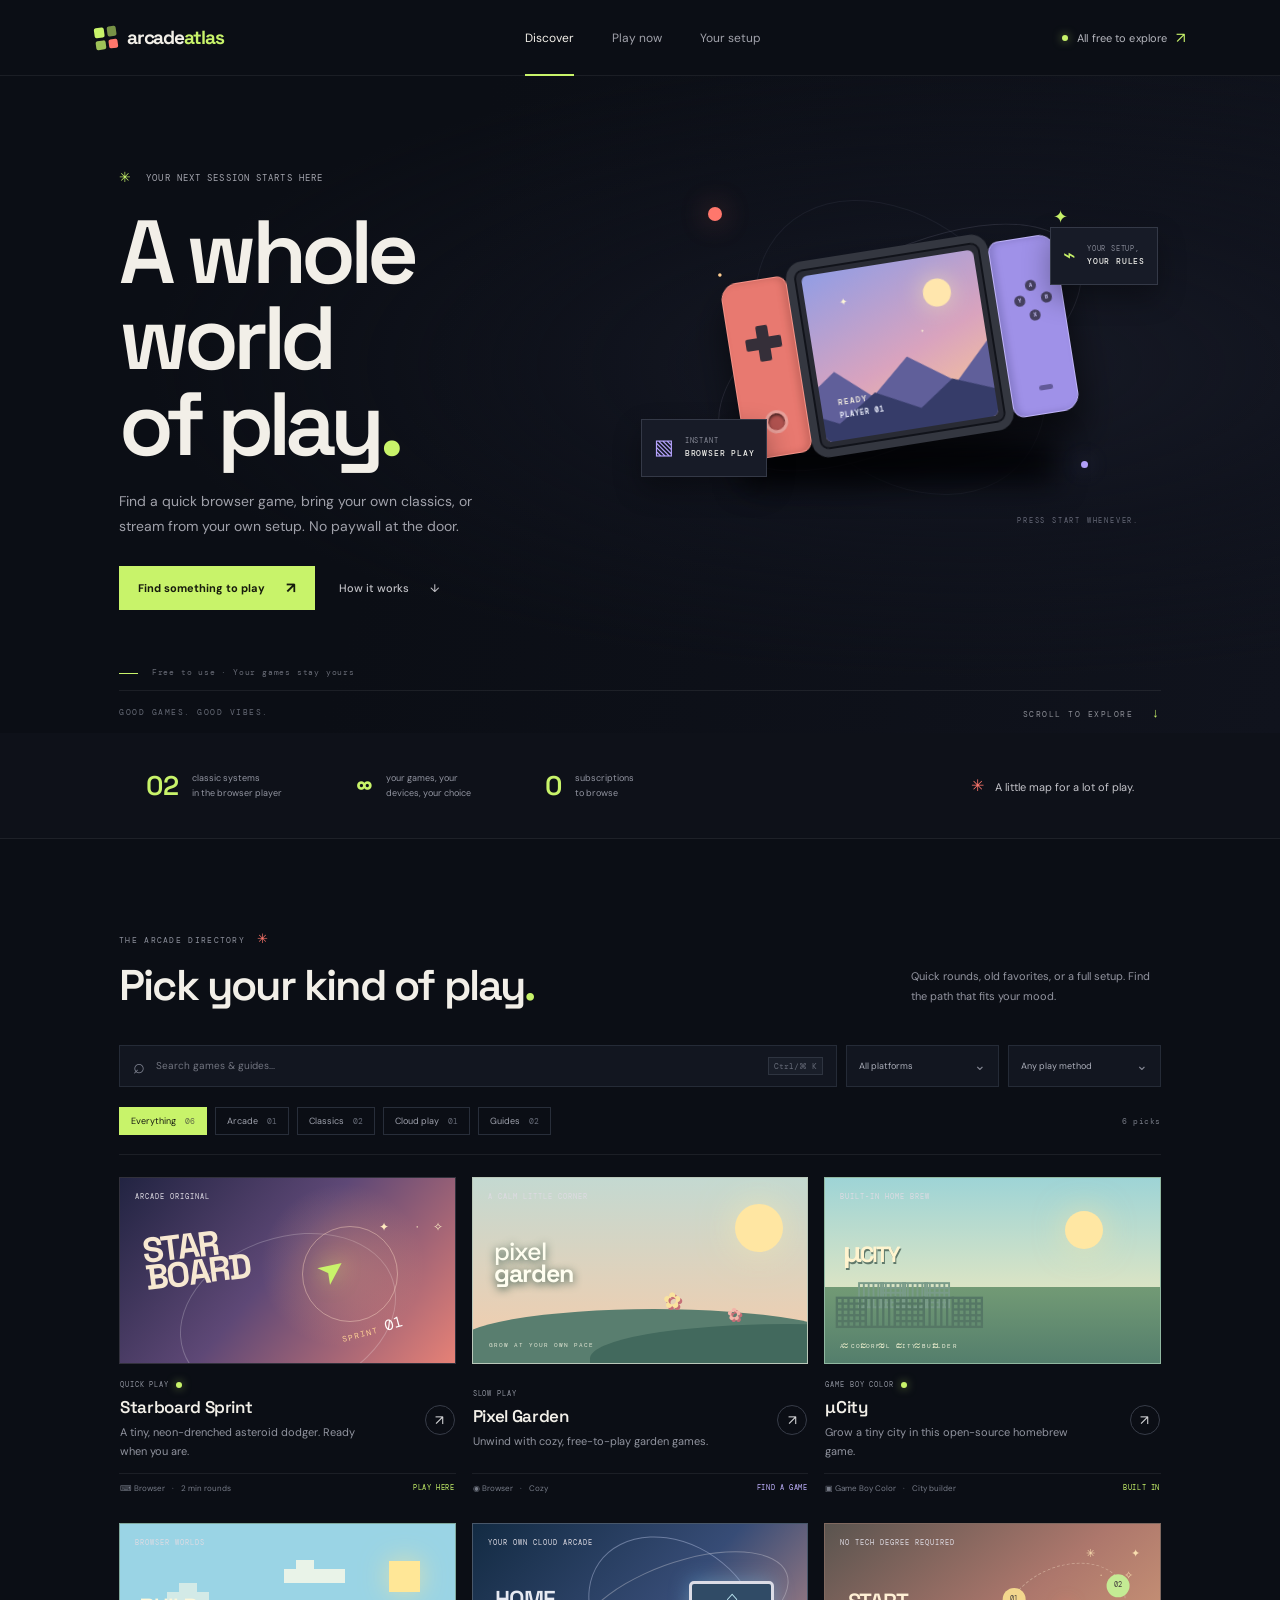
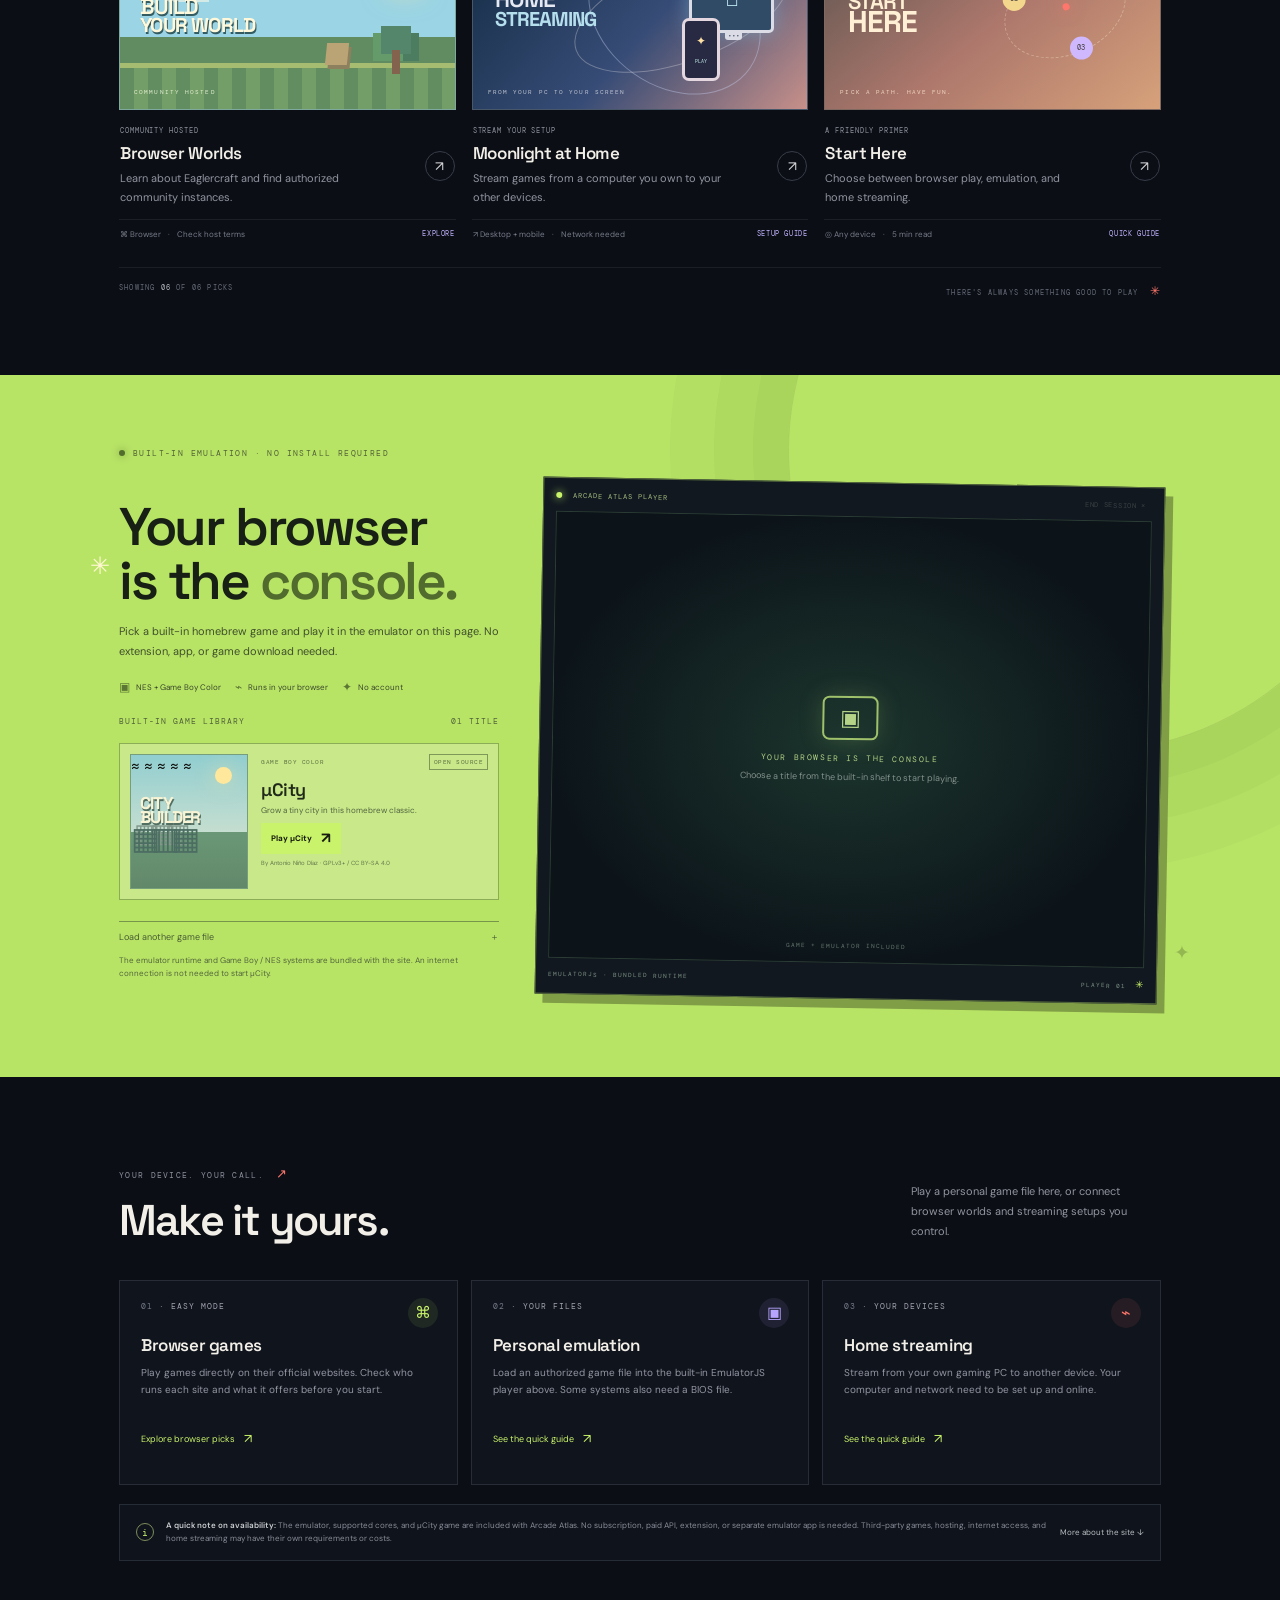
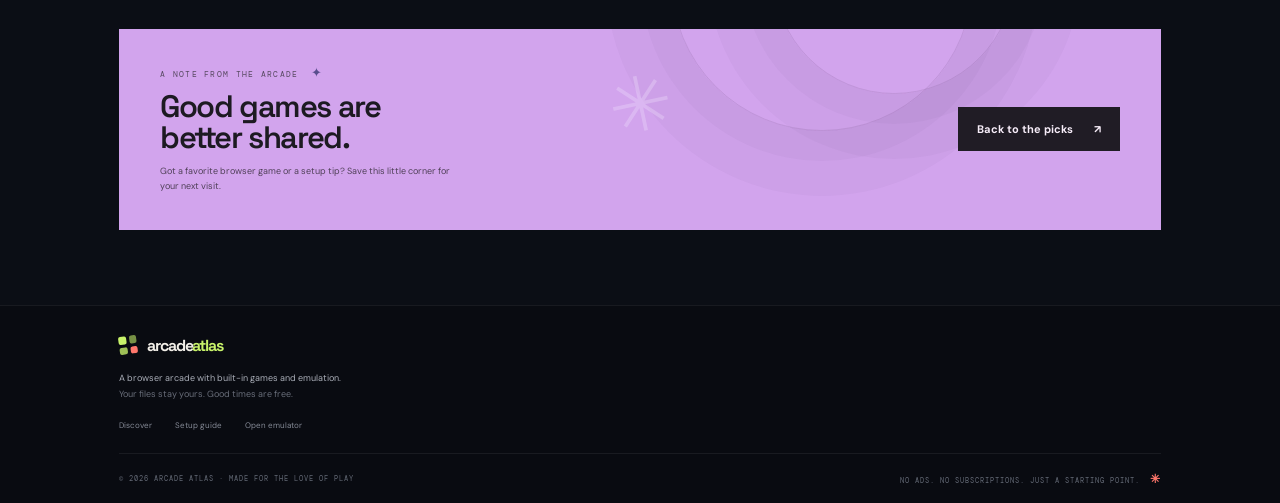
==== index.html @ 17f81e41 "Add files via upload" ====
<!doctype html>
<html lang="en">
  <head>
    <meta charset="UTF-8" />
    <meta name="viewport" content="width=device-width, initial-scale=1.0" />
    <meta name="theme-color" content="#0b0e15" />
    <meta name="description" content="Arcade Atlas is a free, friendly guide to browser games, personal emulation, and streaming from your own devices." />
    <title>Arcade Atlas — play your way</title>
    <link rel="preconnect" href="https://fonts.googleapis.com" />
    <link rel="preconnect" href="https://fonts.gstatic.com" crossorigin />
    <link href="https://fonts.googleapis.com/css2?family=DM+Mono:wght@400;500&family=DM+Sans:wght@400;500;600;700;800&family=Space+Grotesk:wght@500;600;700&display=swap" rel="stylesheet" />
    <link rel="stylesheet" href="styles.css" />
    <link rel="stylesheet" href="details.css" />
  </head>
  <body>
    <div class="app-shell">
      <header class="topbar">
        <a class="brand" href="#home" aria-label="Arcade Atlas home">
          <span class="brand-mark" aria-hidden="true"><span></span><span></span><span></span><span></span></span>
          <span>arcade<span class="brand-accent">atlas</span></span>
        </a>
        <nav class="main-nav" aria-label="Main navigation">
          <a class="nav-link active" href="#discover">Discover</a>
          <a class="nav-link" href="#play">Play now</a>
          <a class="nav-link" href="#your-setup">Your setup</a>
        </nav>
        <a class="topbar-cta" href="#play"><span class="status-dot"></span> All free to explore <span aria-hidden="true">↗</span></a>
        <button class="mobile-menu" type="button" aria-label="Open navigation" aria-expanded="false"><span></span><span></span></button>
      </header>

      <main id="home">
        <section class="hero" aria-labelledby="hero-title">
          <div class="hero-copy">
            <div class="eyebrow"><span class="eyebrow-spark">✳</span> YOUR NEXT SESSION STARTS HERE</div>
            <h1 id="hero-title">A whole world<br />of play<span class="hero-period">.</span></h1>
            <p class="hero-text">Find a quick browser game, bring your own classics, or stream from your own setup. No paywall at the door.</p>
            <div class="hero-actions">
              <a class="button button-primary" href="#play">Find something to play <span aria-hidden="true">↗</span></a>
              <a class="button button-quiet" href="#your-setup">How it works <span aria-hidden="true">↓</span></a>
            </div>
            <div class="hero-footnote"><span class="footnote-line"></span> Free to use · Your games stay yours</div>
          </div>
          <div class="hero-art" aria-label="Illustration of a handheld game console floating among stars" role="img">
            <div class="orbit orbit-one"></div><div class="orbit orbit-two"></div>
            <div class="spark spark-a">✦</div><div class="spark spark-b">·</div><div class="spark spark-c">✳</div>
            <div class="planet planet-coral"></div><div class="planet planet-lilac"></div>
            <div class="console-shadow"></div>
            <div class="console">
              <div class="console-wing left-wing"><div class="dpad"><i></i><b></b><em></em><strong></strong></div><div class="stick"></div></div>
              <div class="console-screen"><div class="screen-sky"><span class="screen-star star-one">✦</span><span class="screen-star star-two">·</span><div class="pixel-moon"></div><div class="screen-hills"></div><div class="screen-hills hill-back"></div><div class="screen-label">READY<br /><b>PLAYER 01</b></div></div></div>
              <div class="console-wing right-wing"><div class="buttons"><i>A</i><b>B</b><em>X</em><strong>Y</strong></div><div class="tiny-button"></div></div>
            </div>
            <div class="float-card float-card-top"><span class="float-icon">⌁</span><span>YOUR SETUP,<br /><b>YOUR RULES</b></span></div>
            <div class="float-card float-card-bottom"><span class="float-icon purple">▧</span><span>INSTANT<br /><b>BROWSER PLAY</b></span></div>
            <div class="art-caption">PRESS START WHENEVER.</div>
          </div>
          <div class="hero-bottom"><span>GOOD GAMES. GOOD VIBES.</span><span class="hero-scroll">SCROLL TO EXPLORE <i>↓</i></span></div>
        </section>

        <section class="stats-strip" aria-label="What Arcade Atlas offers">
          <div><strong>02</strong><span>classic systems<br />in the browser player</span></div>
          <div><strong>∞</strong><span>your games, your<br />devices, your choice</span></div>
          <div><strong>0</strong><span>subscriptions<br />to browse</span></div>
          <div class="strip-note"><span class="strip-star">✳</span> A little map for a lot of play.</div>
        </section>

        <section class="discover section-wrap" id="discover" aria-labelledby="discover-title">
          <div class="section-heading">
            <div><div class="section-kicker">THE ARCADE DIRECTORY <span>✳</span></div><h2 id="discover-title">Pick your kind of play<span class="hero-period">.</span></h2></div>
            <p>Quick rounds, old favorites, or a full setup. Find the path that fits your mood.</p>
          </div>
          <div class="filter-bar" role="search">
            <label class="search-box"><span aria-hidden="true">⌕</span><input id="game-search" type="search" placeholder="Search games & guides..." aria-label="Search games and guides" /><kbd>Ctrl/⌘ K</kbd></label>
            <label class="select-wrap"><span class="sr-only">Filter by platform</span><select id="platform-filter"><option value="all">All platforms</option><option value="browser">Browser</option><option value="desktop">Desktop</option><option value="mobile">Mobile</option></select><span class="select-arrow">⌄</span></label>
            <label class="select-wrap"><span class="sr-only">Filter by play method</span><select id="method-filter"><option value="all">Any play method</option><option value="instant">Instant play</option><option value="bring">Bring your own</option><option value="stream">Stream your setup</option></select><span class="select-arrow">⌄</span></label>
          </div>
          <div class="category-row" role="group" aria-label="Filter by category">
            <button class="category-chip selected" data-category="all" type="button" aria-pressed="true">Everything <span>06</span></button>
            <button class="category-chip" data-category="arcade" type="button" aria-pressed="false">Arcade <span>01</span></button>
            <button class="category-chip" data-category="classics" type="button" aria-pressed="false">Classics <span>02</span></button>
            <button class="category-chip" data-category="cloud" type="button" aria-pressed="false">Cloud play <span>01</span></button>
            <button class="category-chip" data-category="guides" type="button" aria-pressed="false">Guides <span>02</span></button>
            <span class="results-count" id="results-count" aria-live="polite">6 picks</span>
          </div>
          <div class="game-grid" id="game-grid">
            <article class="game-card featured-card" data-title="starboard sprint" data-category="arcade" data-platform="browser" data-method="instant" data-id="starboard">
              <button class="card-art art-starboard" type="button" aria-label="Play Starboard Sprint"><span class="card-label">ARCADE ORIGINAL</span><span class="art-orbit-small"></span><span class="starship">➤</span><span class="art-word">STAR<br />BOARD</span><span class="art-ribbon">SPRINT<span>01</span></span><span class="art-stars">✦　　 ·　 ✧</span></button>
              <div class="card-info"><div><div class="card-kicker">QUICK PLAY <span class="live-dot"></span></div><h3>Starboard Sprint</h3><p>A tiny, neon-drenched asteroid dodger. Ready when you are.</p></div><button class="round-arrow launch-card" type="button" aria-label="Play Starboard Sprint">↗</button></div>
              <div class="card-meta"><span>⌨ Browser</span><span>·</span><span>2 min rounds</span><span class="meta-spacer"></span><span class="meta-tag tag-play">PLAY HERE</span></div>
            </article>
            <article class="game-card" data-title="pixel garden cozy browser picks" data-category="guides" data-platform="browser" data-method="bring" data-id="garden">
              <button class="card-art art-garden" type="button" aria-label="View Pixel Garden guide"><span class="card-label">A CALM LITTLE CORNER</span><div class="garden-sun"></div><div class="garden-hill hill1"></div><div class="garden-hill hill2"></div><div class="pixel-flower f1">✿</div><div class="pixel-flower f2">✿</div><span class="garden-word">pixel<br /><b>garden</b></span><span class="garden-caption">GROW AT YOUR OWN PACE</span></button>
              <div class="card-info"><div><div class="card-kicker">SLOW PLAY</div><h3>Pixel Garden</h3><p>Unwind with cozy, free-to-play garden games.</p></div><button class="round-arrow guide-card" type="button" aria-label="Open Pixel Garden guide">↗</button></div>
              <div class="card-meta"><span>◉ Browser</span><span>·</span><span>Cozy</span><span class="meta-spacer"></span><span class="meta-tag tag-guide">FIND A GAME</span></div>
            </article>
            <article class="game-card" data-title="ucity micro city game boy color" data-category="classics" data-platform="browser" data-method="instant" data-id="ucity">
              <button class="card-art art-ucity" type="button" aria-label="Play µCity in the built-in emulator"><span class="card-label">BUILT-IN HOME BREW</span><div class="ucity-sun"></div><div class="ucity-skyline skyline-one">▥ ▦ ▥ ▦</div><div class="ucity-skyline skyline-two">▦ ▥ ▦ ▥ ▦</div><span class="ucity-water">≈ ≈ ≈ ≈ ≈ ≈</span><span class="ucity-word">µ<span>CITY</span></span><span class="retro-note">A COLORFUL CITY BUILDER</span></button>
              <div class="card-info"><div><div class="card-kicker">GAME BOY COLOR <span class="live-dot"></span></div><h3>µCity</h3><p>Grow a tiny city in this open-source homebrew game.</p></div><button class="round-arrow guide-card" type="button" aria-label="Play µCity in the built-in emulator">↗</button></div>
              <div class="card-meta"><span>▣ Game Boy Color</span><span>·</span><span>City builder</span><span class="meta-spacer"></span><span class="meta-tag tag-play">BUILT IN</span></div>
            </article>
            <article class="game-card" data-title="eaglercraft browser worlds" data-category="classics" data-platform="browser" data-method="bring" data-id="eaglercraft">
              <button class="card-art art-blocks" type="button" aria-label="View browser worlds information"><span class="card-label">BROWSER WORLDS</span><div class="block-sun"></div><div class="block-cloud cloud-a"></div><div class="block-cloud cloud-b"></div><div class="block-land"></div><div class="block-tree"><i></i><b></b></div><div class="block-cube"></div><span class="block-word">BUILD<br /><b>YOUR WORLD</b></span><span class="block-version">COMMUNITY HOSTED</span></button>
              <div class="card-info"><div><div class="card-kicker">COMMUNITY HOSTED</div><h3>Browser Worlds</h3><p>Learn about Eaglercraft and find authorized community instances.</p></div><button class="round-arrow guide-card" type="button" aria-label="Open Browser Worlds information">↗</button></div>
              <div class="card-meta"><span>⌘ Browser</span><span>·</span><span>Check host terms</span><span class="meta-spacer"></span><span class="meta-tag tag-guide">EXPLORE</span></div>
            </article>
            <article class="game-card" data-title="moonlight at home" data-category="cloud" data-platform="desktop" data-method="stream" data-id="moonlight">
              <button class="card-art art-cloud" type="button" aria-label="View home streaming guide"><span class="card-label">YOUR OWN CLOUD ARCADE</span><div class="cloud-ring ring1"></div><div class="cloud-ring ring2"></div><div class="cloud-device"><span>⌂</span><i>•••</i></div><div class="cloud-phone"><span>✦</span><b>PLAY</b></div><span class="cloud-word">HOME<br /><b>STREAMING</b></span><span class="cloud-caption">FROM YOUR PC TO YOUR SCREEN</span></button>
              <div class="card-info"><div><div class="card-kicker">STREAM YOUR SETUP</div><h3>Moonlight at Home</h3><p>Stream games from a computer you own to your other devices.</p></div><button class="round-arrow guide-card" type="button" aria-label="Open home streaming guide">↗</button></div>
              <div class="card-meta"><span>↗ Desktop + mobile</span><span>·</span><span>Network needed</span><span class="meta-spacer"></span><span class="meta-tag tag-guide">SETUP GUIDE</span></div>
            </article>
            <article class="game-card" data-title="start here play guide" data-category="guides" data-platform="mobile" data-method="bring" data-id="start">
              <button class="card-art art-guide" type="button" aria-label="Open getting started guide"><span class="card-label">NO TECH DEGREE REQUIRED</span><div class="guide-route"><span class="route-point point-one">01</span><span class="route-point point-two">02</span><span class="route-point point-three">03</span><i></i></div><div class="guide-stars">✳　　　 ✦<br />　 ·　　✧</div><span class="guide-word">START<br /><b>HERE</b></span><span class="guide-caption">PICK A PATH. HAVE FUN.</span></button>
              <div class="card-info"><div><div class="card-kicker">A FRIENDLY PRIMER</div><h3>Start Here</h3><p>Choose between browser play, emulation, and home streaming.</p></div><button class="round-arrow guide-card" type="button" aria-label="Open getting started guide">↗</button></div>
              <div class="card-meta"><span>◎ Any device</span><span>·</span><span>5 min read</span><span class="meta-spacer"></span><span class="meta-tag tag-guide">QUICK GUIDE</span></div>
            </article>
          </div>
          <div class="empty-state" id="empty-state" hidden><span>⌕</span><h3>No picks found</h3><p>Try another name or loosen up those filters.</p><button class="button button-quiet reset-filters" type="button">Reset filters ↺</button></div>
          <div class="directory-foot"><span>SHOWING <b id="shown-number">06</b> OF 06 PICKS</span><span>THERE'S ALWAYS SOMETHING GOOD TO PLAY <i>✳</i></span></div>
        </section>

        <section class="play-section emulator-section" id="play" aria-labelledby="play-title">
          <div class="play-bg-star star-left">✳</div><div class="play-bg-star star-right">✦</div>
          <div class="play-inner">
            <div class="play-label"><span class="play-live"></span> BUILT-IN EMULATION · NO INSTALL REQUIRED</div>
            <div class="emulator-layout">
              <div class="emulator-copy"><h2 id="play-title">Your browser<br />is the <span>console.</span></h2><p>Pick a built-in homebrew game and play it in the emulator on this page. No extension, app, or game download needed.</p><div class="play-details"><span><i>▣</i> NES + Game Boy Color</span><span><i>⌁</i> Runs in your browser</span><span><i>✦</i> No account</span></div>
                <div class="emulator-controls"><div class="library-heading"><span>BUILT-IN GAME LIBRARY</span><span>01 TITLE</span></div><article class="library-game"><div class="library-art" aria-hidden="true"><span class="library-sun"></span><span class="library-skyline skyline-back">▥ ▦ ▥</span><span class="library-skyline skyline-front">▦ ▥ ▦</span><span class="library-wave">≈ ≈ ≈ ≈ ≈</span><span class="library-art-label">CITY<br />BUILDER</span></div><div class="library-game-info"><div class="library-game-meta"><span>GAME BOY COLOR</span><span class="license-pill">OPEN SOURCE</span></div><h3>µCity</h3><p>Grow a tiny city in this homebrew classic.</p><button class="button button-primary play-ucity" id="play-ucity" type="button">Play µCity <span>↗</span></button><small>By Antonio Niño Díaz · GPLv3+ / CC BY-SA 4.0</small></div></article>
                  <details class="bring-your-own"><summary>Load another game file</summary><div class="emulator-controls-inner"><label class="emulator-field">SYSTEM<select id="emulator-system"><option value="gb">Game Boy / Color</option><option value="nes">Nintendo (NES)</option></select></label><label class="rom-drop" id="rom-drop" for="rom-file"><span class="upload-icon">↑</span><span><b id="rom-filename">Choose a game file</b><small>or drag it here · stays on your device</small></span><input id="rom-file" type="file" accept=".nes,.gb,.gbc" /></label><button class="button button-primary run-emulator" id="run-emulator" type="button" disabled>Play selected file <span>↗</span></button><p class="file-note">Only choose game files you own or are authorized to use. Files are read locally and are not uploaded.</p></div></details>
                  <p class="emulator-status" id="emulator-status" role="status">The emulator runtime and Game Boy / NES systems are bundled with the site. An internet connection is not needed to start µCity.</p>
                </div>
              </div>
              <div class="emulator-display"><div class="display-top"><span><i></i> ARCADE ATLAS PLAYER</span><button id="stop-emulator" type="button" disabled>END SESSION ×</button></div><div class="emulator-screen" id="emulator-screen"><div class="screen-placeholder" id="screen-placeholder"><div class="placeholder-console"><span>▣</span></div><b>YOUR BROWSER IS THE CONSOLE</b><p>Choose a title from the built-in shelf to start playing.</p><span class="screen-caption">GAME + EMULATOR INCLUDED</span></div><iframe id="emulator-frame" title="Built-in browser game emulator" allow="autoplay; fullscreen; gamepad; pointer-lock" hidden></iframe></div><div class="display-foot"><span>EMULATORJS · BUNDLED RUNTIME</span><span>PLAYER 01 <i>✳</i></span></div></div>
            </div>
          </div>
        </section>

        <section class="setup-section section-wrap" id="your-setup" aria-labelledby="setup-title">
          <div class="section-heading setup-heading"><div><div class="section-kicker">YOUR DEVICE. YOUR CALL. <span>↗</span></div><h2 id="setup-title">Make it yours.</h2></div><p>Play a personal game file here, or connect browser worlds and streaming setups you control.</p></div>
          <div class="setup-grid">
            <article class="setup-card"><div class="setup-number">01 <span>· EASY MODE</span></div><div class="setup-icon icon-browser">⌘</div><h3>Browser games</h3><p>Play games directly on their official websites. Check who runs each site and what it offers before you start.</p><a href="#discover" class="text-link">Explore browser picks <span>↗</span></a></article>
            <article class="setup-card"><div class="setup-number">02 <span>· YOUR FILES</span></div><div class="setup-icon icon-emulator">▣</div><h3>Personal emulation</h3><p>Load an authorized game file into the built-in EmulatorJS player above. Some systems also need a BIOS file.</p><button class="text-link open-guide" data-guide="classics" type="button">See the quick guide <span>↗</span></button></article>
            <article class="setup-card"><div class="setup-number">03 <span>· YOUR DEVICES</span></div><div class="setup-icon icon-cloud">⌁</div><h3>Home streaming</h3><p>Stream from your own gaming PC to another device. Your computer and network need to be set up and online.</p><button class="text-link open-guide" data-guide="moonlight" type="button">See the quick guide <span>↗</span></button></article>
          </div>
          <div class="setup-note"><span class="note-icon">i</span><p><b>A quick note on availability:</b> The emulator, supported cores, and µCity game are included with Arcade Atlas. No subscription, paid API, extension, or separate emulator app is needed. Third-party games, hosting, internet access, and home streaming may have their own requirements or costs.</p><a href="#footer">More about the site ↓</a></div>
        </section>

        <section class="newsletter section-wrap" aria-labelledby="newsletter-title"><div class="newsletter-ornament">✳</div><div><div class="section-kicker">A NOTE FROM THE ARCADE <span>✦</span></div><h2 id="newsletter-title">Good games are<br />better shared.</h2><p>Got a favorite browser game or a setup tip? Save this little corner for your next visit.</p></div><a class="button button-dark" href="#discover">Back to the picks <span>↗</span></a></section>
      </main>

      <footer class="footer" id="footer"><a class="brand footer-brand" href="#home"><span class="brand-mark" aria-hidden="true"><span></span><span></span><span></span><span></span></span><span>arcade<span class="brand-accent">atlas</span></span></a><p>A browser arcade with built-in games and emulation.<br /><span>Your files stay yours. Good times are free.</span></p><div class="footer-links"><a href="#discover">Discover</a><a href="#your-setup">Setup guide</a><a href="#play">Open emulator</a></div><div class="footer-bottom"><span>© 2026 ARCADE ATLAS · MADE FOR THE LOVE OF PLAY</span><span>NO ADS. NO SUBSCRIPTIONS. JUST A STARTING POINT. <b>✳</b></span></div></footer>
    </div>

    <dialog class="info-dialog" id="info-dialog" aria-labelledby="dialog-title"><button class="dialog-close" type="button" aria-label="Close dialog">×</button><div class="dialog-kicker" id="dialog-kicker">ARCADE ATLAS GUIDE</div><h2 id="dialog-title">A good place to start.</h2><div class="dialog-content" id="dialog-content"></div><div class="dialog-actions" id="dialog-actions"></div></dialog>
    <dialog class="game-dialog" id="game-dialog" aria-labelledby="game-dialog-title"><div class="game-dialog-head"><div><div class="dialog-kicker">ARCADE ATLAS ORIGINAL</div><h2 id="game-dialog-title">Starboard Sprint</h2></div><button class="dialog-close game-close" type="button" aria-label="Close game">×</button></div><div class="canvas-wrap"><canvas id="game-canvas" width="900" height="500" aria-label="Starboard Sprint game area"></canvas><div class="game-overlay" id="game-overlay"><div class="overlay-mark">▲</div><h3>READY, PILOT?</h3><p>Dodge the asteroids. Collect the stars.</p><button class="button button-primary" id="start-game" type="button">Start your run <span>↗</span></button><div class="touch-controls"><button type="button" data-control="left" aria-label="Move left">←</button><button type="button" data-control="right" aria-label="Move right">→</button></div></div></div><div class="game-hud"><span>ARROWS / A · D TO MOVE</span><span>SCORE <b id="current-score">0000</b></span><span>BEST <b id="modal-best">0000</b></span></div><p class="game-caption">Collect stars for bonus points. Close the window whenever you're ready to head back.</p></dialog>
    <script src="app.js"></script>
    <script src="emulator.js"></script>
  </body>
</html>
---- styles.css ----
:root {
  --ink:#f2efe8;
  --muted:#9b9ca6;
  --subtle:#626571;
  --bg:#0b0e15;
  --panel:#11151f;
  --line:#242936;
  --acid:#c8f36a;
  --coral:#ff776c;
  --lilac:#b7a4ff;
  --mono:'DM Mono',monospace;
  --sans:'DM Sans',sans-serif;
  --display:'Space Grotesk',sans-serif
}
* {
  box-sizing:border-box
}
html {
  scroll-behavior:smooth;
  scroll-padding-top:90px
}
body {
  margin:0;
  background:var(--bg);
  color:var(--ink);
  font-family:var(--sans);
  -webkit-font-smoothing:antialiased
}
button,a,input,select {
  font:inherit
}
a {
  color:inherit;
  text-decoration:none
}
button {
  color:inherit
}
.app-shell {
  max-width:1600px;
  margin:0 auto;
  overflow:hidden;
  background:var(--bg)
}
.topbar {
  height:76px;
  display:flex;
  align-items:center;
  padding:0 7.4%;
  border-bottom:1px solid rgba(255,255,255,.065);
  position:relative;
  z-index:3;
  background:#0b0e15
}
.brand {
  display:flex;
  align-items:center;
  gap:10px;
  font:700 19px var(--display);
  letter-spacing:-1.1px;
  white-space:nowrap
}
.brand-accent {
  color:var(--acid)
}
.brand-mark {
  width:22px;
  height:22px;
  display:grid;
  grid-template-columns:repeat(2,1fr);
  gap:3px;
  transform:rotate(-8deg)
}
.brand-mark span {
  background:var(--acid);
  border-radius:2px
}
.brand-mark span:nth-child(2) {
  opacity:.58
}
.brand-mark span:nth-child(3) {
  opacity:.78
}
.brand-mark span:nth-child(4) {
  background:var(--coral)
}
.main-nav {
  display:flex;
  gap:38px;
  margin:auto;
  font-size:12px;
  color:#a1a2ab
}
.nav-link {
  height:76px;
  display:flex;
  align-items:center;
  position:relative;
  transition:color .2s
}
.nav-link:hover,.nav-link.active {
  color:var(--ink)
}
.nav-link.active:after {
  content:'';
  height:2px;
  position:absolute;
  bottom:0;
  left:0;
  right:0;
  background:var(--acid)
}
.topbar-cta {
  display:flex;
  align-items:center;
  gap:9px;
  color:#b6b7be;
  font-size:11px;
  letter-spacing:.1px
}
.topbar-cta>span:last-child {
  color:var(--acid);
  font-size:15px
}
.status-dot,.live-dot,.play-live {
  width:6px;
  height:6px;
  background:var(--acid);
  border-radius:50%;
  display:inline-block;
  box-shadow:0 0 10px #c8f36a99
}
.mobile-menu {
  display:none
}
.hero {
  min-height:562px;
  position:relative;
  display:grid;
  grid-template-columns:1fr 1fr;
  padding:76px 9.3% 56px;
  background:radial-gradient(ellipse at 76% 44%,#161925 0,rgba(17,20,31,.58) 31%,transparent 60%),linear-gradient(105deg,#0b0e15 34%,#10131d 100%)
}
.hero-copy {
  position:relative;
  z-index:1;
  padding-top:16px
}
.eyebrow,.section-kicker,.play-label,.card-kicker,.directory-foot,.hero-footnote,.art-caption,.card-label,.art-ribbon,.garden-caption,.retro-note,.block-version,.cloud-caption,.guide-caption,.setup-number,.play-microcopy,.preview-top,.preview-bottom,.game-hud,.dialog-kicker,.footer-bottom {
  font-family:var(--mono);
  letter-spacing:1.1px
}
.eyebrow {
  font-size:9px;
  color:#a4a5ae
}
.eyebrow-spark {
  font-size:14px;
  color:var(--acid);
  margin-right:8px;
  vertical-align:-1px
}
.hero h1 {
  font:600 clamp(59px,7vw,94px)/.96 var(--display);
  letter-spacing:-5.8px;
  margin:23px 0 22px
}
.hero-period {
  color:var(--acid)
}
.hero-text {
  color:#a0a1aa;
  font-size:14px;
  line-height:1.8;
  max-width:395px;
  margin:0
}
.hero-actions {
  display:flex;
  align-items:center;
  gap:23px;
  margin-top:27px
}
.button {
  border:0;
  display:inline-flex;
  align-items:center;
  justify-content:center;
  gap:21px;
  padding:0 19px;
  min-height:44px;
  font-size:11px;
  font-weight:700;
  cursor:pointer;
  transition:transform .18s,background .18s,color .18s
}
.button:hover {
  transform:translateY(-2px)
}
.button-primary {
  color:#171b0d;
  background:var(--acid)
}
.button-primary:hover {
  background:#d7ff83
}
.button-primary span {
  font-size:15px
}
.button-quiet {
  color:#c0c0c5;
  background:transparent;
  padding:0 1px;
  min-height:auto;
  font-weight:500
}
.button-quiet:hover {
  color:var(--acid)
}
.hero-footnote {
  margin-top:57px;
  color:#696c77;
  font-size:8px;
  letter-spacing:.8px
}
.footnote-line {
  display:inline-block;
  width:19px;
  height:1px;
  background:var(--acid);
  vertical-align:middle;
  margin:0 8px 0 0
}
.hero-art {
  height:390px;
  position:relative;
  display:flex;
  justify-content:center;
  align-items:center;
  isolation:isolate
}
.orbit {
  position:absolute;
  width:400px;
  height:183px;
  border:1px solid #6261744d;
  border-radius:50%;
  transform:rotate(-28deg)
}
.orbit-two {
  width:335px;
  height:245px;
  transform:rotate(46deg);
  border-color:#45495c38
}
.console-shadow {
  position:absolute;
  width:310px;
  height:42px;
  bottom:59px;
  left:50%;
  transform:translateX(-50%);
  filter:blur(15px);
  background:#020307
}
.console {
  width:338px;
  height:200px;
  display:flex;
  position:relative;
  z-index:1;
  transform:rotate(-9deg);
  filter:drop-shadow(0 24px 18px #0009);
  animation:float 5s ease-in-out infinite
}
.console-screen {
  width:214px;
  height:198px;
  background:#292b34;
  border:8px solid #343740;
  border-radius:17px;
  box-shadow:inset 0 0 0 2px #11131a;
  position:relative;
  z-index:2;
  padding:7px
}
.screen-sky {
  height:100%;
  border-radius:6px;
  position:relative;
  overflow:hidden;
  background:linear-gradient(158deg,#929de4 0%,#d9a3be 55%,#fdcb90 100%)
}
.pixel-moon {
  position:absolute;
  width:28px;
  height:28px;
  right:28px;
  top:23px;
  background:#ffe6ad;
  border-radius:50%;
  box-shadow:0 0 23px #fff2ad99
}
.screen-star {
  position:absolute;
  color:#fff7d6;
  z-index:2
}
.star-one {
  left:34px;
  top:25px;
  font-size:10px
}
.star-two {
  right:61px;
  top:62px
}
.screen-hills,.hill-back {
  position:absolute;
  bottom:-4px;
  left:-12%;
  width:125%;
  height:57%;
  background:#605f9a;
  clip-path:polygon(0 53%,18% 24%,34% 56%,52% 20%,73% 54%,90% 15%,100% 44%,100% 100%,0 100%)
}
.hill-back {
  background:#363c69;
  height:38%;
  clip-path:polygon(0 40%,17% 68%,35% 28%,55% 63%,71% 25%,90% 51%,100% 39%,100% 100%,0 100%)
}
.screen-label {
  position:absolute;
  z-index:2;
  bottom:17px;
  left:17px;
  color:#fff9e5;
  font:500 8px/1.7 var(--mono);
  letter-spacing:1px
}
.screen-label b {
  font-size:7px;
  color:#e4e7f6
}
.console-wing {
  width:70px;
  height:178px;
  margin-top:11px;
  position:relative;
  background:#e87970;
  border:1px solid #f79388;
  border-radius:17px 10px 11px 17px;
  box-shadow:inset -4px 0 6px #91443c55
}
.right-wing {
  background:#9f91e8;
  border-color:#c0b4fa;
  border-radius:10px 17px 17px 11px;
  box-shadow:inset 4px 0 6px #57508f55
}
.dpad {
  position:absolute;
  top:45px;
  left:16px;
  width:36px;
  height:36px
}
.dpad i,.dpad b,.dpad em,.dpad strong {
  position:absolute;
  background:#352f39;
  border-radius:2px
}
.dpad i {
  width:12px;
  height:36px;
  left:12px;
  top:0
}
.dpad b {
  width:36px;
  height:12px;
  top:12px;
  left:0
}
.stick {
  position:absolute;
  bottom:22px;
  left:23px;
  width:23px;
  height:23px;
  border-radius:50%;
  background:#b25350;
  border:3px solid #e8a09a;
  box-shadow:inset 0 2px 3px #412120
}
.right-wing .stick {
  left:22px;
  background:#645b9c;
  border-color:#c0b4fa
}
.buttons {
  position:absolute;
  top:42px;
  left:17px;
  width:38px;
  height:41px
}
.buttons i,.buttons b,.buttons em,.buttons strong {
  position:absolute;
  width:11px;
  height:11px;
  background:#45405f;
  border-radius:50%;
  font:700 5px var(--mono);
  text-align:center;
  line-height:11px;
  color:#d2cbff;
  font-style:normal
}
.buttons i {
  top:0;
  left:13px
}
.buttons b {
  top:14px;
  right:0
}
.buttons em {
  bottom:0;
  left:13px
}
.buttons strong {
  top:14px;
  left:0
}
.tiny-button {
  width:14px;
  height:5px;
  border-radius:3px;
  background:#625a99;
  position:absolute;
  bottom:23px;
  left:28px
}
.spark {
  position:absolute;
  color:var(--acid);
  z-index:1
}
.spark-a {
  font-size:18px;
  top:53px;
  right:93px
}
.spark-b {
  font-size:30px;
  left:77px;
  top:103px;
  color:#ffce91
}
.spark-c {
  font-size:12px;
  left:109px;
  bottom:79px;
  color:#bbabff
}
.planet {
  position:absolute;
  border-radius:50%
}
.planet-coral {
  width:14px;
  height:14px;
  background:var(--coral);
  left:68px;
  top:55px;
  box-shadow:0 0 29px #ff776c77
}
.planet-lilac {
  width:7px;
  height:7px;
  background:var(--lilac);
  right:73px;
  bottom:74px;
  box-shadow:0 0 22px #b7a4ff77
}
.float-card {
  position:absolute;
  z-index:2;
  display:flex;
  align-items:center;
  gap:10px;
  padding:10px 12px;
  background:#171b27;
  border:1px solid #343947;
  box-shadow:0 12px 28px #0005;
  color:#858895;
  font:7px/1.7 var(--mono);
  letter-spacing:.8px
}
.float-card b {
  color:#edede9;
  font-size:8px;
  font-weight:500
}
.float-card-top {
  right:3px;
  top:75px
}
.float-card-bottom {
  left:1px;
  bottom:65px
}
.float-icon {
  color:var(--acid);
  font-size:21px
}
.float-icon.purple {
  color:var(--lilac)
}
.art-caption {
  position:absolute;
  right:22px;
  bottom:17px;
  color:#676a78;
  font-size:7px;
  letter-spacing:1.8px
}
.hero-bottom {
  position:absolute;
  bottom:0;
  left:9.3%;
  right:9.3%;
  height:43px;
  border-top:1px solid #ffffff12;
  display:flex;
  align-items:center;
  justify-content:space-between;
  color:#666a76;
  font:8px var(--mono);
  letter-spacing:1.5px
}
.hero-bottom .hero-scroll {
  color:#8c8e96
}
.hero-scroll i {
  color:var(--acid);
  font-style:normal;
  margin-left:12px;
  font-size:13px
}
.stats-strip {
  height:106px;
  background:#0e1119;
  border-bottom:1px solid #fff1;
  display:flex;
  align-items:center;
  padding:0 11.4%;
  gap:7.5%
}
.stats-strip>div:not(.strip-note) {
  display:flex;
  align-items:center;
  gap:13px
}
.stats-strip strong {
  font:600 27px var(--display);
  color:var(--acid)
}
.stats-strip span {
  font-size:9px;
  color:#9396a2;
  line-height:1.6
}
.stats-strip .strip-note {
  margin-left:auto;
  font-size:11px;
  color:#c4c4ca
}
.strip-star {
  font-size:16px!important;
  color:var(--coral)!important;
  margin-right:8px
}
.section-wrap {
  padding-left:9.3%;
  padding-right:9.3%
}
.discover {
  padding-top:91px;
  padding-bottom:76px
}
.section-heading {
  display:flex;
  align-items:flex-end;
  justify-content:space-between
}
.section-kicker {
  font-size:8px;
  color:#8d909c;
  letter-spacing:1.3px;
  margin-bottom:15px
}
.section-kicker span {
  color:var(--coral);
  font-size:13px;
  margin-left:6px
}
.section-heading h2,.setup-heading h2 {
  font:600 clamp(31px,4vw,43px)/1.12 var(--display);
  letter-spacing:-1.8px;
  margin:0
}
.section-heading>p {
  font-size:11px;
  color:#92949f;
  line-height:1.8;
  max-width:250px;
  margin:0 0 4px
}
.filter-bar {
  display:flex;
  gap:9px;
  margin-top:34px
}
.search-box {
  height:42px;
  flex:1;
  display:flex;
  align-items:center;
  background:#121620;
  border:1px solid #252b37;
  padding:0 13px;
  gap:9px;
  color:#7e8290
}
.search-box>span {
  font-size:20px
}
.search-box input {
  background:transparent;
  color:var(--ink);
  border:0;
  outline:0;
  min-width:0;
  flex:1;
  font-size:10px
}
.search-box input::placeholder {
  color:#727580
}
.search-box:focus-within {
  border-color:#7f9750
}
.search-box kbd {
  font:8px var(--mono);
  color:#666b78;
  background:#191e29;
  border:1px solid #2e3440;
  padding:3px 5px
}
.select-wrap {
  position:relative;
  height:42px;
  width:153px;
  background:#121620;
  border:1px solid #252b37;
  display:flex;
  align-items:center
}
.select-wrap select {
  appearance:none;
  background:transparent;
  color:#acafba;
  border:0;
  outline:0;
  padding:0 29px 0 12px;
  width:100%;
  height:100%;
  font-size:9px;
  cursor:pointer
}
.select-wrap option {
  background:#121620
}
.select-arrow {
  position:absolute;
  right:12px;
  color:#858894;
  pointer-events:none;
  font-size:14px;
  top:10px
}
.category-row {
  display:flex;
  align-items:center;
  gap:8px;
  margin-top:20px;
  padding-bottom:19px;
  border-bottom:1px solid #ffffff12
}
.category-chip {
  display:flex;
  align-items:center;
  gap:9px;
  height:28px;
  padding:0 11px;
  border:1px solid #282e3a;
  background:transparent;
  color:#9fa2ad;
  font-size:9px;
  cursor:pointer;
  transition:.2s
}
.category-chip span {
  font:8px var(--mono);
  color:#666b77
}
.category-chip:hover {
  border-color:#606879;
  color:var(--ink)
}
.category-chip.selected {
  background:#c8f36a;
  color:#181b12;
  border-color:#c8f36a
}
.category-chip.selected span {
  color:#626c47
}
.results-count {
  margin-left:auto;
  color:#767a85;
  font:8px var(--mono);
  letter-spacing:.6px
}
.game-grid {
  display:grid;
  grid-template-columns:repeat(3,minmax(0,1fr));
  gap:30px 16px;
  padding-top:22px
}
.game-card {
  min-width:0
}
.card-art {
  height:187px;
  width:100%;
  display:block;
  border:1px solid #32313c;
  position:relative;
  overflow:hidden;
  cursor:pointer;
  text-align:left;
  padding:0;
  transition:transform .25s,border-color .25s
}
.card-art:hover {
  transform:translateY(-3px);
  border-color:#7f875f
}
.card-label {
  position:absolute;
  top:14px;
  left:15px;
  z-index:2;
  color:#dedbe3;
  font-size:7px;
  letter-spacing:1px
}
.art-starboard {
  background:linear-gradient(130deg,#222442,#5e4876 47%,#e68176);
  isolation:isolate
}
.art-starboard:before {
  content:'';
  position:absolute;
  width:220px;
  height:155px;
  border:1px solid #ffffff39;
  border-radius:50%;
  left:17%;
  top:32%;
  transform:rotate(-19deg)
}
.art-starboard:after {
  content:'';
  position:absolute;
  width:165px;
  height:165px;
  background:radial-gradient(circle,#f8a77b55,transparent 70%);
  right:9%;
  top:3%
}
.art-word {
  position:absolute;
  left:24px;
  top:54px;
  z-index:1;
  color:#f7e8d1;
  font:700 35px/.77 var(--display);
  letter-spacing:-2px;
  transform:rotate(-7deg)
}
.starship {
  position:absolute;
  z-index:2;
  left:59%;
  top:38%;
  font-size:33px;
  color:var(--acid);
  transform:rotate(-37deg);
  text-shadow:0 0 20px #c8f36a88
}
.art-ribbon {
  position:absolute;
  right:15%;
  bottom:24px;
  color:#ffd397;
  font-size:8px;
  transform:rotate(-15deg)
}
.art-ribbon span {
  color:#fff;
  font-size:15px;
  margin-left:7px
}
.art-stars {
  position:absolute;
  right:12px;
  top:41px;
  color:#fff3c7;
  font-size:12px
}
.art-orbit-small {
  position:absolute;
  width:96px;
  height:96px;
  border-radius:50%;
  right:17%;
  top:26%;
  border:1px solid #f7dac977
}
.art-garden {
  background:linear-gradient(180deg,#c4d9d1,#f7ccaa);
  border-color:#bac8ba
}
.garden-sun {
  position:absolute;
  right:24px;
  top:26px;
  width:48px;
  height:48px;
  border-radius:50%;
  background:#ffe6a2;
  box-shadow:0 0 36px #fff0ac88
}
.garden-hill {
  position:absolute;
  bottom:-15px;
  left:-5%;
  width:118%;
  height:69px;
  background:#597e6f;
  border-radius:50% 50% 0 0
}
.garden-hill.hill2 {
  bottom:-30px;
  left:35%;
  background:#42695d
}
.pixel-flower {
  position:absolute;
  bottom:48px;
  color:#fae39e;
  font-size:22px;
  text-shadow:2px 2px #c56f77
}
.f1 {
  left:57%
}
.f2 {
  left:76%;
  bottom:38px;
  font-size:17px;
  color:#f2b5a9
}
.garden-word {
  position:absolute;
  top:62px;
  left:21px;
  color:#fffef0;
  font:500 25px/.9 var(--display);
  letter-spacing:-1px;
  text-shadow:0 2px 9px #35574c
}
.garden-word b {
  font-weight:700
}
.garden-caption {
  position:absolute;
  bottom:14px;
  left:16px;
  color:#e7ead8;
  font-size:6px;
  letter-spacing:1px
}
.art-classics {
  background:radial-gradient(ellipse at 67% 54%,#e0a952 0,#9e5e50 19%,#392f57 58%,#1d2035 100%)
}
.retro-screen {
  position:absolute;
  right:20px;
  top:37px;
  width:132px;
  height:109px;
  background:#342e44;
  border:6px solid #bd8562;
  box-shadow:5px 6px 0 #563f54;
  transform:rotate(4deg)
}
.retro-scene {
  height:78px;
  background:linear-gradient(#957aa3,#ecad7c);
  position:relative;
  text-align:center;
  color:#fff6d5;
  padding-top:13px
}
.retro-scene>span {
  position:absolute;
  right:15px;
  top:8px;
  font-size:10px;
  color:#ffe69d
}
.retro-scene>i {
  position:absolute;
  left:12px;
  bottom:0;
  color:#586b67;
  font-size:29px
}
.retro-scene>b {
  position:relative;
  font:7px var(--mono);
  letter-spacing:1px
}
.retro-scene>em {
  position:absolute;
  bottom:4px;
  right:8px;
  font:5px var(--mono)
}
.retro-controls {
  height:18px;
  display:flex;
  align-items:center;
  justify-content:space-around;
  color:#ed8e79;
  font-size:8px
}
.retro-controls i,.retro-controls b {
  width:8px;
  height:4px;
  background:#e4c58b;
  border-radius:5px
}
.retro-word {
  position:absolute;
  left:21px;
  top:69px;
  color:#f4c995;
  font:600 22px/.87 var(--display);
  letter-spacing:-1px;
  transform:rotate(-6deg)
}
.retro-word b {
  color:#fff0cf;
  font-size:24px
}
.retro-note {
  position:absolute;
  left:15px;
  bottom:13px;
  color:#cb9a90;
  font-size:6px
}
.art-blocks {
  background:linear-gradient(#9ad4e5 0 61%,#618c61 61% 100%);
  border-color:#7fa99e
}
.block-sun {
  position:absolute;
  width:31px;
  height:31px;
  background:#ffe797;
  right:35px;
  top:37px;
  box-shadow:0 0 27px #ffe897aa
}
.block-cloud {
  position:absolute;
  left:49%;
  top:45px;
  background:#e9f3e8;
  width:61px;
  height:14px
}
.cloud-a:before,.cloud-b:before {
  content:'';
  position:absolute;
  width:18px;
  height:15px;
  background:#e9f3e8;
  left:12px;
  top:-9px
}
.cloud-b {
  left:14%;
  top:68px;
  width:42px;
  height:10px;
  opacity:.72
}
.block-land {
  position:absolute;
  bottom:0;
  left:0;
  right:0;
  height:46px;
  background:repeating-linear-gradient(90deg,#628d60 0 14px,#739e67 14px 28px);
  border-top:5px solid #a6bc70
}
.block-tree {
  position:absolute;
  bottom:35px;
  right:43px;
  width:32px;
  height:48px
}
.block-tree i {
  display:block;
  width:30px;
  height:28px;
  background:#53866a;
  margin:auto;
  box-shadow:-8px 7px 0 #659a6b,8px 7px 0 #4c7d61
}
.block-tree b {
  position:absolute;
  width:8px;
  height:24px;
  left:12px;
  top:24px;
  background:#83634d
}
.block-cube {
  position:absolute;
  bottom:44px;
  right:107px;
  width:22px;
  height:22px;
  background:#baa374;
  transform:skew(-6deg);
  box-shadow:3px 4px 0 #8d805f
}
.block-word {
  position:absolute;
  top:73px;
  left:20px;
  color:#fff8db;
  text-shadow:1px 2px #345b60;
  font:600 22px/.86 var(--display);
  letter-spacing:-1px
}
.block-word b {
  font-size:20px
}
.block-version {
  position:absolute;
  bottom:13px;
  left:14px;
  color:#e8f1d6;
  font-size:6px
}
.art-cloud {
  background:linear-gradient(132deg,#132b43,#374c76 54%,#c89089);
  border-color:#48576a
}
.cloud-ring {
  position:absolute;
  border:1px solid #e7e4e755;
  border-radius:50%;
  width:225px;
  height:100px;
  right:4%;
  top:38px;
  transform:rotate(-20deg)
}
.ring2 {
  width:185px;
  height:143px;
  right:12%;
  top:20px;
  transform:rotate(35deg);
  border-color:#c7d2f266
}
.cloud-device {
  position:absolute;
  right:33px;
  top:57px;
  width:85px;
  height:52px;
  border:3px solid #dbdce6;
  border-radius:5px;
  background:#304b66;
  box-shadow:0 0 20px #78cbef66;
  color:#bde8f3;
  text-align:center;
  font-size:22px
}
.cloud-device i {
  position:absolute;
  bottom:-10px;
  left:33px;
  width:17px;
  height:8px;
  background:#dbdce6;
  font:6px var(--mono);
  color:#465065;
  border-radius:0 0 3px 3px
}
.cloud-phone {
  position:absolute;
  right:87px;
  bottom:28px;
  width:38px;
  height:63px;
  border-radius:7px;
  background:#282943;
  border:3px solid #e4d7e0;
  z-index:1;
  text-align:center;
  padding-top:12px;
  color:#ffe1a6;
  font-size:12px
}
.cloud-phone b {
  display:block;
  font:5px var(--mono);
  color:#c4f2ed;
  margin-top:9px
}
.cloud-word {
  position:absolute;
  top:66px;
  left:22px;
  font:600 23px/.85 var(--display);
  color:#e6e9f2;
  letter-spacing:-1px
}
.cloud-word b {
  font-size:20px;
  color:#b6dfed
}
.cloud-caption {
  position:absolute;
  bottom:13px;
  left:15px;
  color:#c3c8d4;
  font-size:6px
}
.art-guide {
  background:linear-gradient(140deg,#5a544f,#ad776c 52%,#d6a17a);
  border-color:#806960
}
.guide-route {
  position:absolute;
  right:32px;
  top:42px;
  width:126px;
  height:89px;
  border:1px dashed #f4e2c866;
  border-radius:50%;
  transform:rotate(-23deg)
}
.route-point {
  position:absolute;
  width:23px;
  height:23px;
  border-radius:50%;
  background:#f3d78d;
  color:#453f3e;
  text-align:center;
  padding-top:6px;
  font:7px var(--mono);
  transform:rotate(23deg)
}
.point-one {
  top:2px;
  left:8px
}
.point-two {
  right:-8px;
  top:30px;
  background:#c4eb94
}
.point-three {
  left:51px;
  bottom:-9px;
  background:#d0b8ff
}
.guide-route i {
  position:absolute;
  top:37px;
  left:61px;
  width:7px;
  height:7px;
  background:var(--coral);
  border-radius:50%;
  box-shadow:0 0 16px #ff776c
}
.guide-stars {
  position:absolute;
  right:20px;
  top:18px;
  line-height:2;
  color:#ffe7b5;
  font-size:11px;
  opacity:.9
}
.guide-word {
  position:absolute;
  left:23px;
  top:68px;
  color:#fff0d5;
  font:600 22px/.83 var(--display);
  letter-spacing:-1px
}
.guide-word b {
  font-size:30px
}
.guide-caption {
  position:absolute;
  left:15px;
  bottom:13px;
  color:#f2d9c1;
  font-size:6px
}
.card-info {
  display:flex;
  align-items:center;
  justify-content:space-between;
  padding:15px 1px 11px;
  min-height:109px
}
.card-kicker {
  font-size:7px;
  color:#8f939e;
  letter-spacing:.9px;
  margin-bottom:7px;
  display:flex;
  align-items:center;
  gap:7px
}
.card-info h3 {
  font:600 17px var(--display);
  letter-spacing:-.35px;
  margin:0 0 5px
}
.card-info p {
  font-size:11px;
  line-height:1.65;
  color:#91949f;
  margin:0;
  max-width:260px
}
.round-arrow {
  width:30px;
  height:30px;
  flex:0 0 30px;
  border:1px solid #373c48;
  border-radius:50%;
  background:transparent;
  color:#d6d7d9;
  font-size:14px;
  cursor:pointer;
  transition:.2s
}
.round-arrow:hover {
  background:var(--acid);
  border-color:var(--acid);
  color:#10130d
}
.card-meta {
  display:flex;
  align-items:center;
  gap:7px;
  padding:9px 1px 0;
  border-top:1px solid #ffffff12;
  color:#777c88;
  font-size:8px
}
.meta-spacer {
  flex:1
}
.meta-tag {
  font:7px var(--mono);
  letter-spacing:.6px
}
.tag-play {
  color:var(--acid)
}
.tag-guide {
  color:#c1b3ff
}
.directory-foot {
  border-top:1px solid #fff1;
  margin-top:28px;
  padding-top:15px;
  display:flex;
  justify-content:space-between;
  color:#666c78;
  font-size:7px;
  letter-spacing:1.2px
}
.directory-foot b {
  color:#babcc4;
  font-weight:400
}
.directory-foot i {
  color:var(--coral);
  font-size:12px;
  font-style:normal;
  margin-left:6px
}
.empty-state {
  text-align:center;
  padding:55px 0 45px;
  color:#9295a0
}
.empty-state>span {
  font-size:28px;
  color:var(--acid)
}
.empty-state h3 {
  color:var(--ink);
  font:600 19px var(--display);
  margin:10px 0
}
.empty-state p {
  font-size:11px
}
.empty-state .button {
  margin-top:10px
}
.play-section {
  position:relative;
  background:#b8e466;
  color:#10130f;
  padding:73px 9.3% 79px;
  overflow:hidden
}
.play-section:before {
  content:'';
  position:absolute;
  width:600px;
  height:600px;
  border:1px solid #36451b1d;
  border-radius:50%;
  right:-110px;
  top:-225px;
  box-shadow:0 0 0 35px #36451b08,0 0 0 74px #36451b08,0 0 0 118px #36451b08
}
.play-bg-star {
  position:absolute;
  color:#fff7d1;
  font-size:24px
}
.star-left {
  left:7%;
  top:25%
}
.star-right {
  right:7%;
  bottom:16%;
  font-size:19px;
  color:#3f54244d
}
.play-inner {
  position:relative;
  z-index:1;
  max-width:1150px;
  margin:auto
}
.play-label {
  font-size:8px;
  letter-spacing:1.4px;
  color:#536338;
  display:flex;
  align-items:center;
  gap:8px
}
.play-live {
  background:#526d2e;
  box-shadow:0 0 8px #6b8c36
}
.play-layout {
  display:grid;
  grid-template-columns:1fr 370px;
  align-items:center;
  gap:70px;
  margin-top:21px
}
.play-copy h2 {
  font:600 clamp(37px,5vw,55px)/1.04 var(--display);
  letter-spacing:-2.5px;
  margin:0 0 16px;
  color:#182015
}
.play-copy h2 span {
  color:#516a2d
}
.play-copy>p {
  font-size:11px;
  line-height:1.8;
  color:#40502c;
  max-width:455px;
  margin:0
}
.play-details {
  display:flex;
  gap:21px;
  margin:22px 0 26px;
  color:#39462a;
  font-size:8px
}
.play-details span {
  display:flex;
  align-items:center;
  gap:6px
}
.play-details i {
  font-style:normal;
  font-size:12px;
  color:#5b7733
}
.play-copy .button-primary {
  background:#11170f;
  color:#ecf0e5
}
.play-copy .button-primary:hover {
  background:#26341d
}
.play-microcopy {
  font-size:7px;
  color:#5e7140;
  margin-top:10px;
  letter-spacing:.5px
}
.game-preview {
  width:100%;
  height:230px;
  border:1px solid #5c7135;
  background:#19221b;
  position:relative;
  padding:13px;
  cursor:pointer;
  box-shadow:8px 9px 0 #809e46;
  transform:rotate(2deg);
  transition:transform .2s
}
.game-preview:hover {
  transform:rotate(0) translateY(-3px)
}
.preview-top,.preview-bottom {
  display:flex;
  justify-content:space-between;
  font-size:6px;
  color:#a5bf77;
  letter-spacing:1px
}
.preview-top b {
  color:#f2edcf;
  font-weight:400
}
.preview-dot {
  display:inline-block;
  width:5px;
  height:5px;
  background:#c8f36a;
  border-radius:50%;
  margin-right:5px;
  box-shadow:0 0 7px #c8f36a
}
.preview-screen {
  position:absolute;
  left:13px;
  right:13px;
  top:37px;
  bottom:36px;
  background:radial-gradient(ellipse at 50% 104%,#2a664e,#142b2a 50%,#101c27);
  overflow:hidden
}
.preview-screen:before,.preview-screen:after {
  content:'';
  position:absolute;
  inset:0;
  background-image:linear-gradient(#ffffff07 1px,transparent 1px),linear-gradient(90deg,#ffffff07 1px,transparent 1px);
  background-size:19px 19px
}
.preview-stars {
  position:absolute;
  color:#eeefc4;
  left:13px;
  top:14px;
  font-size:11px
}
.preview-ship {
  position:absolute;
  bottom:27px;
  left:49%;
  color:#c8f36a;
  font-size:26px;
  text-shadow:0 0 18px #c8f36a99;
  transform:translateX(-50%);
  z-index:1
}
.preview-rock {
  position:absolute;
  color:#e9ac72;
  font-size:22px;
  left:32%;
  top:38%;
  transform:rotate(22deg)
}
.rock-two {
  left:70%;
  top:25%;
  font-size:14px;
  color:#d7b3ff
}
.preview-glow {
  position:absolute;
  bottom:0;
  left:34%;
  right:34%;
  height:22px;
  background:#5aefb02b;
  filter:blur(11px)
}
.preview-hint {
  position:absolute;
  bottom:7px;
  left:0;
  right:0;
  font:6px var(--mono);
  color:#8b9c82;
  letter-spacing:2px;
  opacity:.7
}
.preview-bottom i {
  font-style:normal;
  color:#c8f36a
}
.empty-state[hidden] {
  display:none
}
.setup-section {
  padding-top:88px;
  padding-bottom:68px
}
.setup-heading {
  margin-bottom:34px
}
.setup-grid {
  display:grid;
  grid-template-columns:repeat(3,1fr);
  gap:13px
}
.setup-card {
  border:1px solid #272c37;
  background:#10141d;
  padding:20px 21px 19px;
  min-height:205px;
  position:relative;
  transition:border .2s,transform .2s
}
.setup-card:hover {
  border-color:#5f6949;
  transform:translateY(-2px)
}
.setup-number {
  font-size:8px;
  color:#737987;
  letter-spacing:1px
}
.setup-number span {
  color:#a1a4ae
}
.setup-icon {
  position:absolute;
  right:19px;
  top:17px;
  width:30px;
  height:30px;
  border-radius:50%;
  display:flex;
  align-items:center;
  justify-content:center;
  font-size:16px
}
.icon-browser {
  background:#c8f36a17;
  color:var(--acid)
}
.icon-emulator {
  background:#b7a4ff19;
  color:var(--lilac)
}
.icon-cloud {
  background:#ff776c18;
  color:var(--coral)
}
.setup-card h3 {
  font:600 17px var(--display);
  letter-spacing:-.4px;
  margin:23px 0 8px
}
.setup-card p {
  min-height:47px;
  color:#9396a1;
  font-size:10px;
  line-height:1.7;
  margin:0 0 15px
}
.text-link {
  display:inline-flex;
  align-items:center;
  gap:9px;
  border:0;
  background:transparent;
  color:var(--acid);
  padding:0;
  font-size:9px;
  cursor:pointer
}
.text-link span {
  font-size:13px
}
.text-link:hover {
  color:#e6ffb0
}
.setup-note {
  display:flex;
  align-items:center;
  gap:12px;
  margin-top:19px;
  padding:14px 16px;
  border:1px solid #252c36;
  background:#0f131b
}
.note-icon {
  width:18px;
  height:18px;
  flex:0 0 18px;
  border:1px solid #7d8d5d;
  border-radius:50%;
  display:grid;
  place-items:center;
  color:var(--acid);
  font:10px var(--mono)
}
.setup-note p {
  margin:0;
  color:#898d98;
  font-size:8px;
  line-height:1.7;
  flex:1
}
.setup-note p b {
  color:#cbced1;
  font-weight:600
}
.setup-note>a {
  white-space:nowrap;
  color:#b8bdc2;
  font-size:8px
}
.setup-note>a:hover {
  color:var(--acid)
}
.newsletter {
  margin:0 9.3% 75px;
  padding:35px 41px;
  min-height:190px;
  position:relative;
  overflow:hidden;
  display:flex;
  align-items:center;
  justify-content:space-between;
  background:#d2a4ed;
  color:#1d1a22
}
.newsletter:before,.newsletter:after {
  content:'';
  position:absolute;
  width:300px;
  height:300px;
  border:1px solid #58426725;
  border-radius:50%;
  right:18%;
  top:-200px;
  box-shadow:0 0 0 30px #5842670a,0 0 0 65px #5842670a
}
.newsletter:after {
  right:14%;
  top:-177px;
  width:240px;
  height:240px
}
.newsletter .section-kicker {
  color:#584a62;
  position:relative;
  z-index:1;
  margin-bottom:10px
}
.newsletter .section-kicker span {
  color:#594d8d
}
.newsletter h2 {
  font:600 31px/1.02 var(--display);
  letter-spacing:-1.4px;
  margin:0;
  position:relative;
  z-index:1
}
.newsletter p {
  font-size:9px;
  line-height:1.7;
  color:#504058;
  max-width:295px;
  margin:10px 0 0;
  position:relative;
  z-index:1
}
.button-dark {
  background:#201c25;
  color:#f7edf9;
  position:relative;
  z-index:1
}
.button-dark:hover {
  background:#3b2d43
}
.newsletter-ornament {
  position:absolute;
  font-size:76px;
  color:#f3e9ff48;
  left:47%;
  top:27px;
  transform:rotate(-12deg)
}
.footer {
  padding:29px 9.3% 0;
  background:#090b11;
  border-top:1px solid #ffffff10
}
.footer-brand {
  font-size:16px
}
.footer-brand .brand-mark {
  width:18px;
  height:18px
}
.footer>p {
  font-size:9px;
  line-height:1.8;
  color:#aaaeb8;
  margin:14px 0 18px
}
.footer>p span {
  color:#686d79
}
.footer-links {
  display:flex;
  gap:23px;
  font-size:8px;
  color:#858a96
}
.footer-links a:hover {
  color:var(--acid)
}
.footer-bottom {
  height:50px;
  border-top:1px solid #ffffff11;
  margin-top:23px;
  display:flex;
  align-items:center;
  justify-content:space-between;
  color:#636975;
  font-size:7px;
  letter-spacing:1px
}
.footer-bottom b {
  color:var(--coral);
  font-size:12px;
  margin-left:5px
}
.info-dialog,.game-dialog {
  color:var(--ink);
  background:#141923;
  border:1px solid #363d4b;
  padding:27px;
  max-width:min(540px,calc(100% - 28px));
  width:540px;
  box-shadow:0 25px 100px #000c;
  position:fixed;
  margin:auto
}
.info-dialog::backdrop,.game-dialog::backdrop {
  background:#05070bc9;
  backdrop-filter:blur(7px)
}
.dialog-close {
  position:absolute;
  right:16px;
  top:14px;
  width:29px;
  height:29px;
  background:#202633;
  border:1px solid #373e4d;
  color:#bfc2c9;
  font-size:19px;
  cursor:pointer
}
.dialog-close:hover {
  color:var(--acid);
  border-color:#71834c
}
.dialog-kicker {
  font-size:8px;
  color:var(--acid);
  letter-spacing:1.2px
}
.info-dialog h2,.game-dialog h2 {
  font:600 29px/1.1 var(--display);
  letter-spacing:-1px;
  margin:11px 40px 17px 0
}
.dialog-content {
  color:#a8acb6;
  font-size:12px;
  line-height:1.8
}
.dialog-content p {
  margin:0 0 12px
}
.dialog-content ul {
  padding-left:18px;
  margin:7px 0 16px
}
.dialog-content li {
  padding:3px 0
}
.dialog-content b {
  color:#eceef0
}
.dialog-actions {
  display:flex;
  gap:11px;
  margin-top:20px;
  flex-wrap:wrap
}
.dialog-actions .button {
  font-size:10px
}
.dialog-actions a {
  border:1px solid #393f4d;
  padding:0 14px;
  min-height:42px;
  display:inline-flex;
  align-items:center;
  color:#d4d6dc;
  font-size:10px;
  gap:8px
}
.dialog-actions a:hover {
  border-color:var(--acid);
  color:var(--acid)
}
.game-dialog {
  width:min(820px,calc(100% - 28px));
  max-width:820px;
  padding:20px
}
.game-dialog-head {
  display:flex;
  align-items:center;
  justify-content:space-between;
  margin-bottom:14px
}
.game-dialog-head h2 {
  margin:4px 0 0;
  font-size:22px
}
.game-close {
  position:static;
  flex:0 0 29px
}
.canvas-wrap {
  position:relative;
  background:#0c1317;
  border:1px solid #343e43
}
.canvas-wrap canvas {
  display:block;
  width:100%;
  height:auto;
  aspect-ratio:9/5
}
.game-overlay {
  position:absolute;
  inset:0;
  display:flex;
  flex-direction:column;
  justify-content:center;
  align-items:center;
  text-align:center;
  background:#0910149c;
  backdrop-filter:blur(3px)
}
.game-overlay.hidden {
  display:none
}
.overlay-mark {
  font-size:33px;
  color:var(--acid);
  text-shadow:0 0 25px #c8f36a88
}
.game-overlay h3 {
  font:600 20px var(--display);
  letter-spacing:1px;
  margin:8px 0
}
.game-overlay p {
  font-size:10px;
  color:#b3bbc0;
  margin:0 0 17px
}
.game-overlay .button {
  min-height:39px
}
.touch-controls {
  position:absolute;
  bottom:10px;
  left:0;
  right:0;
  display:none;
  justify-content:space-between;
  padding:0 14px
}
.touch-controls button {
  width:43px;
  height:40px;
  border:1px solid #c8f36a66;
  background:#18231cbb;
  color:var(--acid);
  font-size:18px
}
.game-hud {
  display:flex;
  justify-content:space-between;
  padding:10px 1px 0;
  color:#858e91;
  font-size:7px
}
.game-hud b {
  color:var(--acid);
  font-weight:400
}
.game-caption {
  color:#747b81;
  font-size:9px;
  margin:11px 0 0
}
.sr-only {
  position:absolute!important;
  width:1px;
  height:1px;
  padding:0;
  margin:-1px;
  overflow:hidden;
  clip:rect(0,0,0,0);
  white-space:nowrap;
  border:0
}
@keyframes float {
  0%,100% {
  transform:rotate(-9deg) translateY(0)
}
50% {
  transform:rotate(-6deg) translateY(-9px)
}

}
@media(max-width:1000px) {
  .topbar {
  padding:0 5%
}
.hero,.section-wrap {
  padding-left:6%;
  padding-right:6%
}
.hero-bottom {
  left:6%;
  right:6%
}
.hero {
  grid-template-columns:.95fr 1.05fr;
  padding-top:58px
}
.hero h1 {
  font-size:72px
}
.hero-art {
  transform:scale(.88)
}
.stats-strip {
  padding:0 7%;
  gap:5%
}
.game-grid {
  grid-template-columns:repeat(2,minmax(0,1fr));
  gap:27px 18px
}
.play-section {
  padding-left:6%;
  padding-right:6%
}
.play-layout {
  gap:35px;
  grid-template-columns:1fr 330px
}
.newsletter {
  margin-left:6%;
  margin-right:6%
}
.footer {
  padding-left:6%;
  padding-right:6%
}

}
@media(max-width:700px) {
  .topbar {
  height:62px;
  padding:0 20px
}
.brand {
  font-size:17px
}
.brand-mark {
  width:19px;
  height:19px
}
.main-nav {
  display:none;
  position:absolute;
  top:61px;
  left:0;
  right:0;
  padding:0 20px 13px;
  background:#0b0e15;
  border-bottom:1px solid #282e39;
  gap:20px
}
.topbar.menu-open .main-nav {
  display:flex
}
.nav-link {
  height:36px;
  font-size:10px
}
.topbar-cta {
  margin-left:auto;
  margin-right:17px;
  font-size:9px
}
.mobile-menu {
  display:flex;
  width:25px;
  height:27px;
  flex-direction:column;
  justify-content:center;
  gap:6px;
  border:0;
  background:transparent;
  padding:2px
}
.mobile-menu span {
  display:block;
  height:1px;
  width:19px;
  background:#c4c6cb
}
.hero {
  display:block;
  min-height:auto;
  padding:48px 22px 60px;
  background:radial-gradient(ellipse at 70% 74%,#181d2b 0,transparent 55%),#0b0e15
}
.hero-copy {
  padding:0
}
.eyebrow {
  font-size:8px
}
.hero h1 {
  font-size:67px;
  letter-spacing:-4px;
  margin:20px 0 16px
}
.hero-text {
  font-size:12px;
  max-width:320px
}
.hero-actions {
  gap:18px;
  margin-top:21px
}
.button {
  min-height:42px;
  padding:0 14px;
  font-size:10px;
  gap:12px
}
.hero-footnote {
  margin-top:25px;
  font-size:7px
}
.hero-art {
  height:285px;
  margin:4px -20px -17px;
  transform:scale(.78)
}
.hero-art .console {
  transform:rotate(-9deg) scale(.93)
}
.float-card-top {
  right:8%;
  top:23px
}
.float-card-bottom {
  left:6%;
  bottom:30px
}
.art-caption {
  right:13%;
  bottom:0
}
.hero-bottom {
  left:22px;
  right:22px;
  height:38px;
  font-size:7px
}
.stats-strip {
  height:auto;
  min-height:122px;
  padding:21px 22px;
  display:grid;
  grid-template-columns:1fr 1fr;
  gap:14px
}
.stats-strip strong {
  font-size:22px
}
.stats-strip span {
  font-size:8px
}
.stats-strip .strip-note {
  margin:0;
  font-size:9px
}
.strip-star {
  font-size:14px!important
}
.section-wrap {
  padding-left:22px;
  padding-right:22px
}
.discover {
  padding-top:62px;
  padding-bottom:54px
}
.section-heading {
  display:block
}
.section-heading h2,.setup-heading h2 {
  font-size:32px;
  letter-spacing:-1.3px
}
.section-heading>p {
  margin:12px 0 0;
  max-width:330px;
  font-size:10px
}
.section-kicker {
  font-size:7px;
  margin-bottom:11px
}
.filter-bar {
  margin-top:24px;
  display:grid;
  grid-template-columns:1fr 1fr
}
.search-box {
  grid-column:1/-1;
  height:41px
}
.select-wrap {
  width:auto;
  height:39px
}
.select-wrap select {
  font-size:8px
}
.category-row {
  gap:6px;
  overflow:auto;
  padding-bottom:13px;
  scrollbar-width:none
}
.category-row::-webkit-scrollbar {
  display:none
}
.category-chip {
  white-space:nowrap;
  padding:0 9px;
  height:27px;
  font-size:8px
}
.category-chip span {
  font-size:7px
}
.results-count {
  display:none
}
.game-grid {
  grid-template-columns:1fr;
  gap:24px;
  padding-top:19px
}
.card-art {
  height:205px
}
.card-info {
  min-height:91px;
  padding-top:12px
}
.card-info h3 {
  font-size:16px
}
.card-info p {
  font-size:10px
}
.directory-foot {
  font-size:6px;
  letter-spacing:.65px;
  gap:15px
}
.directory-foot span:last-child {
  text-align:right
}
.play-section {
  padding:50px 23px 55px
}
.play-layout {
  display:flex;
  flex-direction:column;
  align-items:stretch;
  gap:34px;
  margin-top:18px
}
.play-copy h2 {
  font-size:42px;
  letter-spacing:-2px
}
.play-copy>p {
  font-size:10px
}
.play-details {
  gap:11px;
  flex-wrap:wrap;
  margin:16px 0 21px
}
.play-details span {
  font-size:7px
}
.game-preview {
  max-width:400px;
  height:206px;
  align-self:center
}
.setup-section {
  padding-top:59px;
  padding-bottom:48px
}
.setup-heading {
  margin-bottom:23px
}
.setup-grid {
  grid-template-columns:1fr;
  gap:9px
}
.setup-card {
  min-height:0;
  padding:17px 18px
}
.setup-card h3 {
  margin-top:17px;
  font-size:16px
}
.setup-card p {
  min-height:0;
  font-size:10px;
  max-width:360px;
  margin-bottom:11px
}
.setup-note {
  align-items:flex-start;
  flex-wrap:wrap;
  gap:9px;
  padding:12px
}
.setup-note p {
  font-size:8px;
  flex-basis:calc(100% - 29px)
}
.setup-note>a {
  margin-left:27px
}
.newsletter {
  margin:0 22px 50px;
  padding:26px 23px;
  min-height:205px;
  display:block
}
.newsletter h2 {
  font-size:28px
}
.newsletter p {
  max-width:260px;
  font-size:8px
}
.newsletter .button {
  margin-top:18px
}
.newsletter-ornament {
  left:auto;
  right:21px;
  top:29px;
  font-size:60px
}
.footer {
  padding:25px 22px 0
}
.footer-bottom {
  height:auto;
  min-height:54px;
  gap:12px;
  align-items:flex-start;
  justify-content:center;
  flex-direction:column;
  font-size:6px
}
.info-dialog,.game-dialog {
  padding:22px 17px
}
.info-dialog h2 {
  font-size:25px
}
.game-dialog-head h2 {
  font-size:19px
}
.touch-controls {
  display:flex
}
.game-hud {
  font-size:6px
}
.game-caption {
  font-size:8px
}

}
@media(max-width:390px) {
  .hero h1 {
  font-size:59px
}
.hero-art {
  transform:scale(.68);
  height:251px;
  margin-left:-39px;
  margin-right:-39px
}
.topbar-cta {
  font-size:8px;
  gap:6px
}
.stats-strip {
  padding-left:18px;
  padding-right:18px
}
.section-wrap {
  padding-left:18px;
  padding-right:18px
}
.newsletter {
  margin-left:18px;
  margin-right:18px
}
.footer {
  padding-left:18px;
  padding-right:18px
}
.play-details {
  gap:8px
}
.play-details span {
  font-size:6px
}

}
---- details.css ----
.instance-label{display:block;color:#d3d5dc;font-size:9px;margin:15px 0 6px}.instance-row{display:flex;gap:8px}.instance-row input{min-width:0;flex:1;background:#0e1219;border:1px solid #343b48;color:var(--ink);padding:0 11px;font-size:9px;outline:0}.instance-row input:focus{border-color:#a4c75d}.instance-row .button{min-height:39px}.instance-error{color:#ff948d!important;margin:8px 0!important}.instance-note{font-size:9px!important;color:#777e8b!important;margin-top:9px!important}button:focus-visible,a:focus-visible,input:focus-visible,select:focus-visible{outline:2px solid var(--acid);outline-offset:3px}
.inline-link{color:var(--acid);text-decoration:underline;text-underline-offset:3px}.inline-link:hover{color:#e3ffae}
.emulator-layout{display:grid;grid-template-columns:minmax(270px,380px) minmax(0,1fr);gap:40px;align-items:center;margin-top:24px}.emulator-copy{min-width:0}.emulator-copy h2{font:600 clamp(38px,4.5vw,53px)/1.02 var(--display);letter-spacing:-2.4px;margin:0 0 14px;color:#182015}.emulator-copy h2 span{color:#516a2d}.emulator-copy>p{font-size:11px;line-height:1.8;color:#40502c;margin:0}.emulator-copy .play-details{gap:14px;flex-wrap:wrap;margin:17px 0 20px}.emulator-copy .play-details span{font-size:8px}.emulator-controls{display:grid;gap:10px}.emulator-field{display:grid;gap:6px;font:8px var(--mono);letter-spacing:1px;color:#516039}.emulator-field select{height:39px;width:100%;border:1px solid #78954d;background:#d2f18f;color:#182015;padding:0 11px;font:600 10px var(--sans);outline:0}.rom-drop{display:flex;align-items:center;gap:12px;min-height:62px;padding:9px 12px;border:1px dashed #6d8b41;background:#d0ef8b76;color:#30401f;cursor:pointer;transition:.2s}.rom-drop:hover,.rom-drop.dragging{background:#dfff9d;border-color:#466223}.rom-drop input,.bios-picker input{position:absolute;width:1px;height:1px;opacity:0;pointer-events:none}.upload-icon{width:34px;height:34px;display:grid;place-items:center;background:#b9dd70;color:#334820;font-size:19px}.rom-drop b,.rom-drop small{display:block}.rom-drop b{font-size:10px}.rom-drop small{font-size:8px;color:#687c48;margin-top:4px}.bios-details{color:#43532d;font-size:9px}.bios-details summary{cursor:pointer;list-style:none}.bios-details summary::-webkit-details-marker{display:none}.bios-details summary:after{content:'＋';float:right}.bios-details[open] summary:after{content:'−'}.bios-details summary span{color:#718252;margin-left:7px}.bios-picker{display:inline-block;margin-top:9px;padding:7px 10px;border:1px solid #8ba95e;cursor:pointer}.run-emulator{justify-self:start;background:#17200f;color:#f0f5e5;margin-top:2px}.run-emulator:hover:not(:disabled){background:#293a1c}.run-emulator:disabled{opacity:.55;cursor:not-allowed;transform:none}.emulator-status{font-size:8px!important;line-height:1.6!important;color:#52653b!important;margin:0!important;min-height:26px}.emulator-display{min-width:0;padding:12px;background:#111820;border:1px solid #566a3e;box-shadow:8px 9px 0 #809e46;transform:rotate(1deg)}.display-top,.display-foot{display:flex;align-items:center;justify-content:space-between;color:#a7be80;font:7px var(--mono);letter-spacing:1px}.display-top i{display:inline-block;width:6px;height:6px;border-radius:50%;background:var(--acid);margin-right:6px;box-shadow:0 0 8px #c8f36a}.display-top button{border:0;background:transparent;color:#858d82;font:7px var(--mono);letter-spacing:.7px;cursor:pointer}.display-top button:disabled{opacity:.35;cursor:not-allowed}.display-top button:not(:disabled):hover{color:#ff968a}.emulator-screen{position:relative;margin:10px 0;background:#0a1114;aspect-ratio:4/3;min-height:220px;overflow:hidden;border:1px solid #2b3c35}.screen-placeholder{position:absolute;inset:0;display:flex;flex-direction:column;align-items:center;justify-content:center;text-align:center;background:radial-gradient(ellipse at center,#1c352d,#0c141a 72%);color:#b5d387}.placeholder-console{width:56px;height:44px;border:2px solid #9fc16b;border-radius:7px;display:grid;place-items:center;font-size:22px;box-shadow:0 0 24px #9fc16b36;margin-bottom:13px}.screen-placeholder>b{font:8px var(--mono);letter-spacing:1.6px}.screen-placeholder>p{color:#82908a;font-size:9px;margin:8px 10px 0}.screen-caption{position:absolute;bottom:12px;color:#66776f;font:6px var(--mono);letter-spacing:1px}.emulator-screen iframe{display:block;width:100%;height:100%;min-height:220px;border:0;background:#000}.display-foot{font-size:6px;color:#7d9285}.display-foot i{color:var(--acid);font-size:10px;font-style:normal;margin-left:4px}.emulator-screen[aria-busy=true]:after{content:'LOADING EMULATOR CORE…';position:absolute;inset:0;display:grid;place-items:center;background:#0a1114ed;color:#d7ebbb;font:9px var(--mono);letter-spacing:1px}.emulator-frame-active{display:block}
@media(max-width:1000px){.emulator-layout{grid-template-columns:minmax(245px,330px) minmax(0,1fr);gap:24px}.emulator-display{padding:9px}.emulator-screen{min-height:190px}}
@media(max-width:700px){.emulator-layout{grid-template-columns:1fr;gap:28px;margin-top:19px}.emulator-copy h2{font-size:42px}.emulator-copy>p{font-size:10px}.emulator-copy .play-details{margin:14px 0 17px}.emulator-display{transform:none;width:100%;max-width:500px;margin:0 auto;box-shadow:5px 6px 0 #809e46}.emulator-screen{aspect-ratio:4/3;min-height:200px}.emulator-screen iframe{min-height:200px}.emulator-status{font-size:8px!important}.rom-drop{min-height:59px}}
.emulator-screen iframe[hidden],.screen-placeholder[hidden]{display:none}
.library-heading{display:flex;justify-content:space-between;color:#52633a;font:8px var(--mono);letter-spacing:1px;margin:1px 0 7px}.library-game{display:grid;grid-template-columns:118px minmax(0,1fr);gap:13px;padding:10px;background:#c8e889;border:1px solid #8bad56}.library-art{height:135px;position:relative;overflow:hidden;background:linear-gradient(180deg,#91ced0 0,#c5ded0 58%,#6a9876 58%,#62886a 100%);border:1px solid #779e7b}.library-sun{position:absolute;right:15px;top:12px;width:17px;height:17px;border-radius:50%;background:#ffe79b;box-shadow:0 0 19px #ffe79b88}.library-skyline{position:absolute;bottom:29px;white-space:nowrap;font-size:31px;letter-spacing:-8px;color:#667b75}.skyline-back{left:3px;bottom:38px;color:#80978a;font-size:26px}.skyline-front{left:0;color:#4c6d62}.library-water{position:absolute;bottom:12px;left:-4px;color:#d4dfb4;font-size:11px;letter-spacing:2px}.library-art-label{position:absolute;top:41px;left:9px;color:#f8f4d5;font:700 17px/.85 var(--display);letter-spacing:-.8px;text-shadow:1px 2px #516e61}.library-game-info{min-width:0;display:flex;flex-direction:column;align-items:flex-start}.library-game-meta{width:100%;display:flex;justify-content:space-between;align-items:center;gap:5px;color:#586b40;font:6px var(--mono);letter-spacing:.5px}.license-pill{border:1px solid #7e9858;padding:3px 4px;white-space:nowrap}.library-game-info h3{font:600 18px var(--display);letter-spacing:-.5px;color:#202919;margin:8px 0 3px}.library-game-info p{font-size:8px;line-height:1.5;color:#536441;margin:0 0 7px}.library-game-info .button{min-height:31px;padding:0 10px;font-size:8px;gap:9px}.library-game-info small{font-size:6px;line-height:1.3;color:#65784c;margin-top:6px}.bring-your-own{border-top:1px solid #78964a;margin-top:11px;padding-top:9px;color:#485b34}.bring-your-own summary{cursor:pointer;font-size:9px;list-style:none}.bring-your-own summary::-webkit-details-marker{display:none}.bring-your-own summary:after{content:'＋';float:right}.bring-your-own[open] summary:after{content:'−'}.emulator-controls-inner{display:grid;gap:9px;margin-top:10px}.file-note{color:#566944!important;font-size:8px!important;margin:0!important}
.art-ucity{background:linear-gradient(180deg,#9ed4d6 0,#dae4c5 59%,#729a75 59%,#547e6c 100%);border-color:#91b8a1}.ucity-sun{position:absolute;right:17%;top:33px;width:38px;height:38px;border-radius:50%;background:#ffe7a3;box-shadow:0 0 31px #ffe7a388}.ucity-skyline{position:absolute;bottom:27px;white-space:nowrap;font-size:41px;letter-spacing:-9px;color:#67857b}.skyline-one{left:9%;bottom:48px;color:#799b89;font-size:34px}.skyline-two{left:2%;color:#557765}.ucity-water{position:absolute;bottom:10px;left:5%;color:#e0e5bf;font-size:12px;letter-spacing:4px}.ucity-word{position:absolute;left:18px;top:62px;color:#fff4cf;font:700 30px/.8 var(--display);letter-spacing:-2px;text-shadow:1px 2px #60796b}.ucity-word span{font-size:22px}.art-ucity .retro-note{color:#f2f3dd;z-index:2}
@media(max-width:420px){.library-game{grid-template-columns:95px minmax(0,1fr);gap:9px;padding:8px}.library-art{height:132px}.library-game-info h3{font-size:16px}.library-game-info p{font-size:7px}.library-game-meta{font-size:5px}.library-game-info small{font-size:5px}}
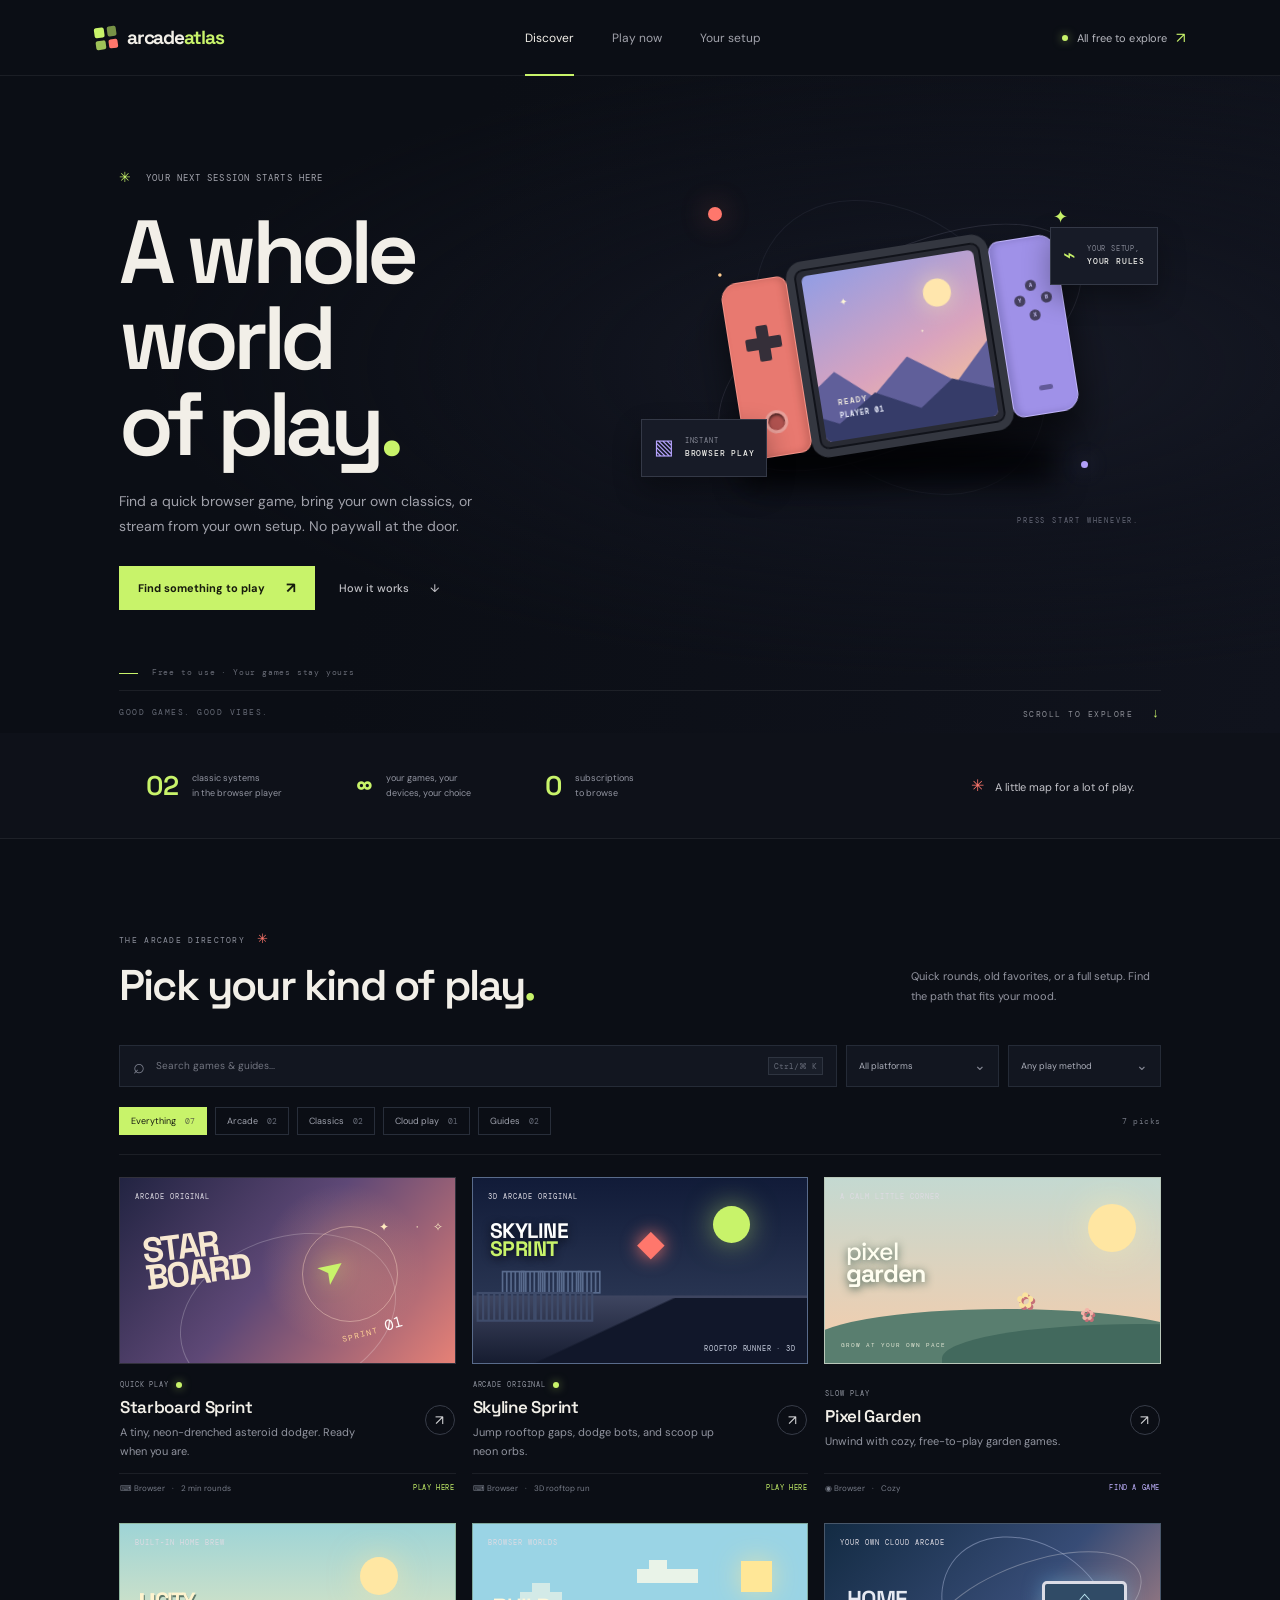
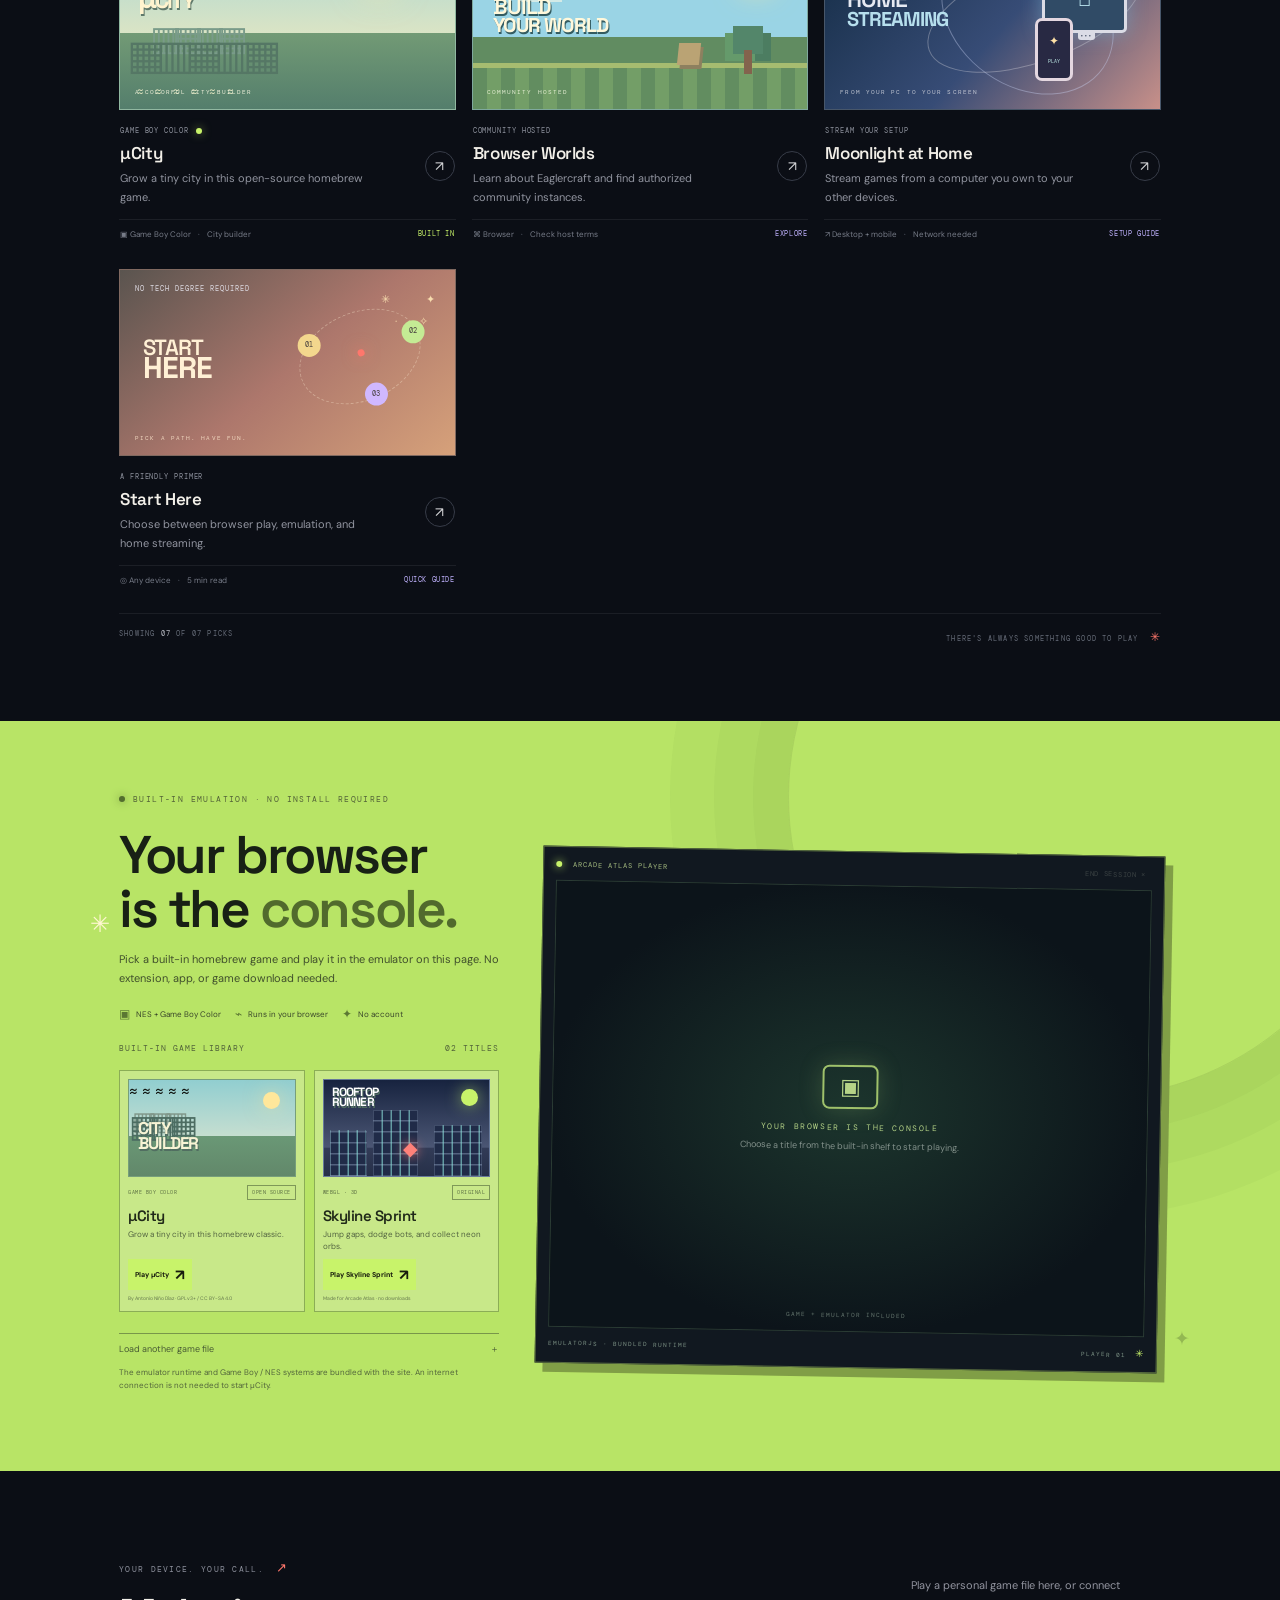
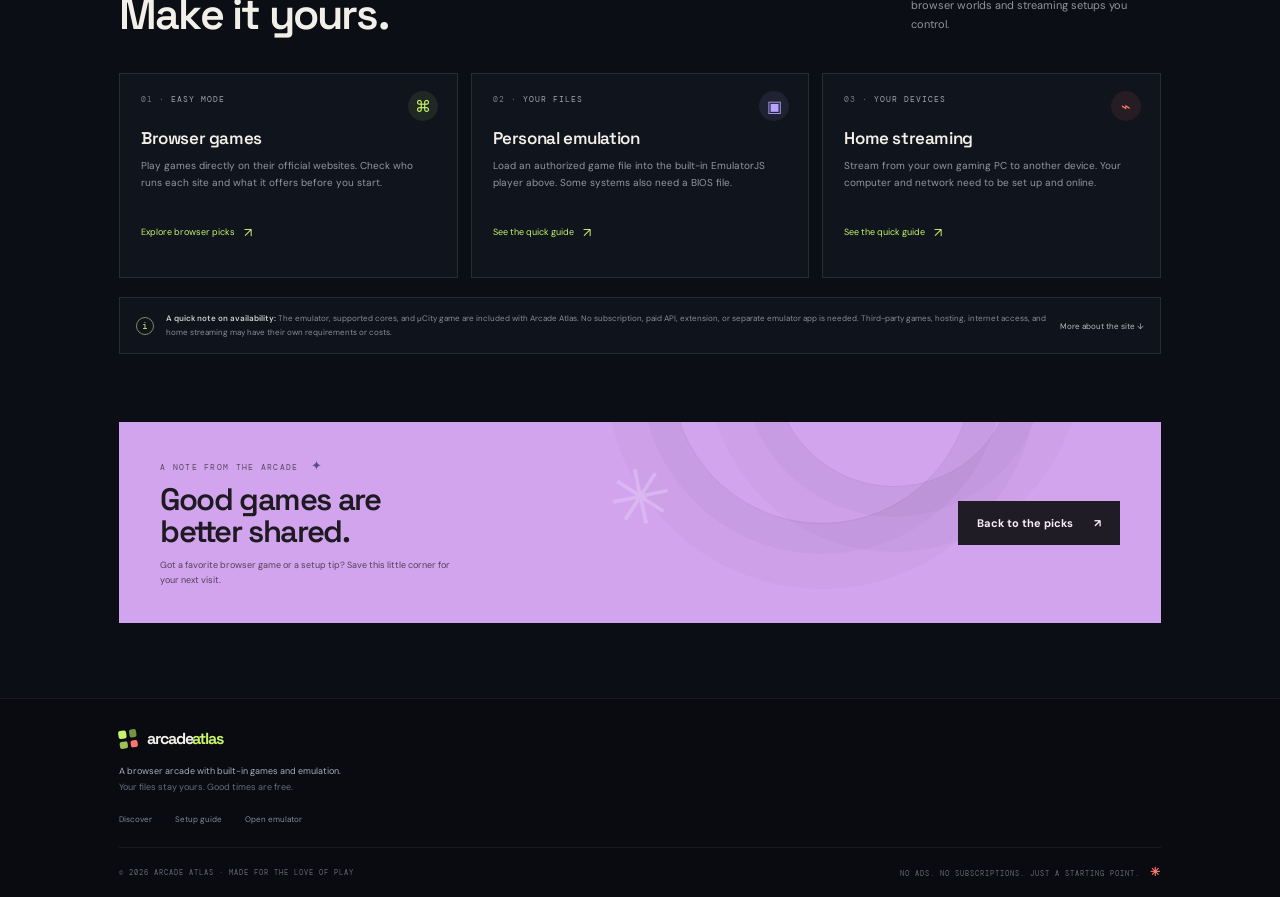
==== commit 3bb9b096: "Add files via upload" ====
--- a/index.html
+++ b/index.html
@@ -9,8 +9,8 @@
     <link rel="preconnect" href="https://fonts.googleapis.com" />
     <link rel="preconnect" href="https://fonts.gstatic.com" crossorigin />
     <link href="https://fonts.googleapis.com/css2?family=DM+Mono:wght@400;500&family=DM+Sans:wght@400;500;600;700;800&family=Space+Grotesk:wght@500;600;700&display=swap" rel="stylesheet" />
-    <link rel="stylesheet" href="styles.css" />
-    <link rel="stylesheet" href="details.css" />
+    <link rel="stylesheet" href="styles.css?v=2" />
+    <link rel="stylesheet" href="details.css?v=2" />
   </head>
   <body>
     <div class="app-shell">
@@ -75,18 +75,23 @@
             <label class="select-wrap"><span class="sr-only">Filter by play method</span><select id="method-filter"><option value="all">Any play method</option><option value="instant">Instant play</option><option value="bring">Bring your own</option><option value="stream">Stream your setup</option></select><span class="select-arrow">⌄</span></label>
           </div>
           <div class="category-row" role="group" aria-label="Filter by category">
-            <button class="category-chip selected" data-category="all" type="button" aria-pressed="true">Everything <span>06</span></button>
-            <button class="category-chip" data-category="arcade" type="button" aria-pressed="false">Arcade <span>01</span></button>
+            <button class="category-chip selected" data-category="all" type="button" aria-pressed="true">Everything <span>07</span></button>
+            <button class="category-chip" data-category="arcade" type="button" aria-pressed="false">Arcade <span>02</span></button>
             <button class="category-chip" data-category="classics" type="button" aria-pressed="false">Classics <span>02</span></button>
             <button class="category-chip" data-category="cloud" type="button" aria-pressed="false">Cloud play <span>01</span></button>
             <button class="category-chip" data-category="guides" type="button" aria-pressed="false">Guides <span>02</span></button>
-            <span class="results-count" id="results-count" aria-live="polite">6 picks</span>
+            <span class="results-count" id="results-count" aria-live="polite">7 picks</span>
           </div>
           <div class="game-grid" id="game-grid">
             <article class="game-card featured-card" data-title="starboard sprint" data-category="arcade" data-platform="browser" data-method="instant" data-id="starboard">
               <button class="card-art art-starboard" type="button" aria-label="Play Starboard Sprint"><span class="card-label">ARCADE ORIGINAL</span><span class="art-orbit-small"></span><span class="starship">➤</span><span class="art-word">STAR<br />BOARD</span><span class="art-ribbon">SPRINT<span>01</span></span><span class="art-stars">✦　　 ·　 ✧</span></button>
               <div class="card-info"><div><div class="card-kicker">QUICK PLAY <span class="live-dot"></span></div><h3>Starboard Sprint</h3><p>A tiny, neon-drenched asteroid dodger. Ready when you are.</p></div><button class="round-arrow launch-card" type="button" aria-label="Play Starboard Sprint">↗</button></div>
               <div class="card-meta"><span>⌨ Browser</span><span>·</span><span>2 min rounds</span><span class="meta-spacer"></span><span class="meta-tag tag-play">PLAY HERE</span></div>
+            </article>
+            <article class="game-card" data-title="skyline sprint 3d rooftop runner" data-category="arcade" data-platform="browser" data-method="instant" data-id="skyline">
+              <button class="card-art art-skyline" type="button" aria-label="Play Skyline Sprint"><span class="card-label">3D ARCADE ORIGINAL</span><span class="skyline-moon"></span><span class="skyline-city city-far">▥ ▥ ▥ ▥ ▥</span><span class="skyline-city city-near">▥ ▥ ▥ ▥</span><span class="skyline-runner">◆</span><span class="skyline-title">SKYLINE<br /><b>SPRINT</b></span><span class="skyline-subtitle">ROOFTOP RUNNER · 3D</span></button>
+              <div class="card-info"><div><div class="card-kicker">ARCADE ORIGINAL <span class="live-dot"></span></div><h3>Skyline Sprint</h3><p>Jump rooftop gaps, dodge bots, and scoop up neon orbs.</p></div><button class="round-arrow launch-card" type="button" aria-label="Play Skyline Sprint">↗</button></div>
+              <div class="card-meta"><span>⌨ Browser</span><span>·</span><span>3D rooftop run</span><span class="meta-spacer"></span><span class="meta-tag tag-play">PLAY HERE</span></div>
             </article>
             <article class="game-card" data-title="pixel garden cozy browser picks" data-category="guides" data-platform="browser" data-method="bring" data-id="garden">
               <button class="card-art art-garden" type="button" aria-label="View Pixel Garden guide"><span class="card-label">A CALM LITTLE CORNER</span><div class="garden-sun"></div><div class="garden-hill hill1"></div><div class="garden-hill hill2"></div><div class="pixel-flower f1">✿</div><div class="pixel-flower f2">✿</div><span class="garden-word">pixel<br /><b>garden</b></span><span class="garden-caption">GROW AT YOUR OWN PACE</span></button>
@@ -115,7 +120,7 @@
             </article>
           </div>
           <div class="empty-state" id="empty-state" hidden><span>⌕</span><h3>No picks found</h3><p>Try another name or loosen up those filters.</p><button class="button button-quiet reset-filters" type="button">Reset filters ↺</button></div>
-          <div class="directory-foot"><span>SHOWING <b id="shown-number">06</b> OF 06 PICKS</span><span>THERE'S ALWAYS SOMETHING GOOD TO PLAY <i>✳</i></span></div>
+          <div class="directory-foot"><span>SHOWING <b id="shown-number">07</b> OF 07 PICKS</span><span>THERE'S ALWAYS SOMETHING GOOD TO PLAY <i>✳</i></span></div>
         </section>
 
         <section class="play-section emulator-section" id="play" aria-labelledby="play-title">
@@ -124,7 +129,7 @@
             <div class="play-label"><span class="play-live"></span> BUILT-IN EMULATION · NO INSTALL REQUIRED</div>
             <div class="emulator-layout">
               <div class="emulator-copy"><h2 id="play-title">Your browser<br />is the <span>console.</span></h2><p>Pick a built-in homebrew game and play it in the emulator on this page. No extension, app, or game download needed.</p><div class="play-details"><span><i>▣</i> NES + Game Boy Color</span><span><i>⌁</i> Runs in your browser</span><span><i>✦</i> No account</span></div>
-                <div class="emulator-controls"><div class="library-heading"><span>BUILT-IN GAME LIBRARY</span><span>01 TITLE</span></div><article class="library-game"><div class="library-art" aria-hidden="true"><span class="library-sun"></span><span class="library-skyline skyline-back">▥ ▦ ▥</span><span class="library-skyline skyline-front">▦ ▥ ▦</span><span class="library-wave">≈ ≈ ≈ ≈ ≈</span><span class="library-art-label">CITY<br />BUILDER</span></div><div class="library-game-info"><div class="library-game-meta"><span>GAME BOY COLOR</span><span class="license-pill">OPEN SOURCE</span></div><h3>µCity</h3><p>Grow a tiny city in this homebrew classic.</p><button class="button button-primary play-ucity" id="play-ucity" type="button">Play µCity <span>↗</span></button><small>By Antonio Niño Díaz · GPLv3+ / CC BY-SA 4.0</small></div></article>
+                <div class="emulator-controls"><div class="library-heading"><span>BUILT-IN GAME LIBRARY</span><span>02 TITLES</span></div><div class="library-grid"><article class="library-game"><div class="library-art" aria-hidden="true"><span class="library-sun"></span><span class="library-skyline skyline-back">▥ ▦ ▥</span><span class="library-skyline skyline-front">▦ ▥ ▦</span><span class="library-wave">≈ ≈ ≈ ≈ ≈</span><span class="library-art-label">CITY<br />BUILDER</span></div><div class="library-game-info"><div class="library-game-meta"><span>GAME BOY COLOR</span><span class="license-pill">OPEN SOURCE</span></div><h3>µCity</h3><p>Grow a tiny city in this homebrew classic.</p><button class="button button-primary play-ucity" id="play-ucity" type="button">Play µCity <span>↗</span></button><small>By Antonio Niño Díaz · GPLv3+ / CC BY-SA 4.0</small></div></article>                  <article class="library-game"><div class="library-art skyline-library-art" aria-hidden="true"><span class="skyline-library-moon"></span><span class="skyline-tower tower-a"></span><span class="skyline-tower tower-b"></span><span class="skyline-tower tower-c"></span><span class="skyline-bot">◆</span><span class="library-art-label">ROOFTOP<br />RUNNER</span></div><div class="library-game-info"><div class="library-game-meta"><span>WEBGL · 3D</span><span class="license-pill">ORIGINAL</span></div><h3>Skyline Sprint</h3><p>Jump gaps, dodge bots, and collect neon orbs.</p><a class="button button-primary" href="skyline-sprint.html">Play Skyline Sprint <span>↗</span></a><small>Made for Arcade Atlas · no downloads</small></div></article></div>
                   <details class="bring-your-own"><summary>Load another game file</summary><div class="emulator-controls-inner"><label class="emulator-field">SYSTEM<select id="emulator-system"><option value="gb">Game Boy / Color</option><option value="nes">Nintendo (NES)</option></select></label><label class="rom-drop" id="rom-drop" for="rom-file"><span class="upload-icon">↑</span><span><b id="rom-filename">Choose a game file</b><small>or drag it here · stays on your device</small></span><input id="rom-file" type="file" accept=".nes,.gb,.gbc" /></label><button class="button button-primary run-emulator" id="run-emulator" type="button" disabled>Play selected file <span>↗</span></button><p class="file-note">Only choose game files you own or are authorized to use. Files are read locally and are not uploaded.</p></div></details>
                   <p class="emulator-status" id="emulator-status" role="status">The emulator runtime and Game Boy / NES systems are bundled with the site. An internet connection is not needed to start µCity.</p>
                 </div>
@@ -152,7 +157,7 @@
 
     <dialog class="info-dialog" id="info-dialog" aria-labelledby="dialog-title"><button class="dialog-close" type="button" aria-label="Close dialog">×</button><div class="dialog-kicker" id="dialog-kicker">ARCADE ATLAS GUIDE</div><h2 id="dialog-title">A good place to start.</h2><div class="dialog-content" id="dialog-content"></div><div class="dialog-actions" id="dialog-actions"></div></dialog>
     <dialog class="game-dialog" id="game-dialog" aria-labelledby="game-dialog-title"><div class="game-dialog-head"><div><div class="dialog-kicker">ARCADE ATLAS ORIGINAL</div><h2 id="game-dialog-title">Starboard Sprint</h2></div><button class="dialog-close game-close" type="button" aria-label="Close game">×</button></div><div class="canvas-wrap"><canvas id="game-canvas" width="900" height="500" aria-label="Starboard Sprint game area"></canvas><div class="game-overlay" id="game-overlay"><div class="overlay-mark">▲</div><h3>READY, PILOT?</h3><p>Dodge the asteroids. Collect the stars.</p><button class="button button-primary" id="start-game" type="button">Start your run <span>↗</span></button><div class="touch-controls"><button type="button" data-control="left" aria-label="Move left">←</button><button type="button" data-control="right" aria-label="Move right">→</button></div></div></div><div class="game-hud"><span>ARROWS / A · D TO MOVE</span><span>SCORE <b id="current-score">0000</b></span><span>BEST <b id="modal-best">0000</b></span></div><p class="game-caption">Collect stars for bonus points. Close the window whenever you're ready to head back.</p></dialog>
-    <script src="app.js"></script>
-    <script src="emulator.js"></script>
+    <script src="app.js?v=2"></script>
+    <script src="emulator.js?v=3"></script>
   </body>
 </html>
--- a/styles.css
+++ b/styles.css
@@ -2435,3 +2435,4 @@
 
 }
 
+.art-skyline{background:linear-gradient(180deg,#111b38 0,#283451 63%,#3e4560 64%,#161c30 100%);border-color:#596b8b;isolation:isolate}.art-skyline:after{content:"";position:absolute;left:0;right:0;bottom:0;height:35%;background:linear-gradient(155deg,transparent 42%,#11172a 43%);z-index:-1}.skyline-moon{position:absolute;width:37px;height:37px;border-radius:50%;right:17%;top:28px;background:#c8f36a;box-shadow:0 0 28px #c8f36a88}.skyline-city{position:absolute;white-space:nowrap;letter-spacing:-8px;font-size:39px;color:#7583a4;bottom:34px}.city-far{left:8%;bottom:64px;color:#596b8d;font-size:30px}.city-near{left:0;color:#3f4c6b}.skyline-runner{position:absolute;z-index:1;left:49%;top:41px;color:#ff776c;font-size:36px;text-shadow:0 0 18px #ff776c}.skyline-title{position:absolute;left:17px;top:44px;color:#fff;font:700 21px/.9 var(--display);letter-spacing:-.5px;text-shadow:0 2px 9px #0a0c16}.skyline-title b{color:#c8f36a}.skyline-subtitle{position:absolute;right:12px;bottom:10px;color:#c8cfdf;font:7px var(--mono);letter-spacing:.8px}
--- a/details.css
+++ b/details.css
@@ -7,3 +7,5 @@
 .library-heading{display:flex;justify-content:space-between;color:#52633a;font:8px var(--mono);letter-spacing:1px;margin:1px 0 7px}.library-game{display:grid;grid-template-columns:118px minmax(0,1fr);gap:13px;padding:10px;background:#c8e889;border:1px solid #8bad56}.library-art{height:135px;position:relative;overflow:hidden;background:linear-gradient(180deg,#91ced0 0,#c5ded0 58%,#6a9876 58%,#62886a 100%);border:1px solid #779e7b}.library-sun{position:absolute;right:15px;top:12px;width:17px;height:17px;border-radius:50%;background:#ffe79b;box-shadow:0 0 19px #ffe79b88}.library-skyline{position:absolute;bottom:29px;white-space:nowrap;font-size:31px;letter-spacing:-8px;color:#667b75}.skyline-back{left:3px;bottom:38px;color:#80978a;font-size:26px}.skyline-front{left:0;color:#4c6d62}.library-water{position:absolute;bottom:12px;left:-4px;color:#d4dfb4;font-size:11px;letter-spacing:2px}.library-art-label{position:absolute;top:41px;left:9px;color:#f8f4d5;font:700 17px/.85 var(--display);letter-spacing:-.8px;text-shadow:1px 2px #516e61}.library-game-info{min-width:0;display:flex;flex-direction:column;align-items:flex-start}.library-game-meta{width:100%;display:flex;justify-content:space-between;align-items:center;gap:5px;color:#586b40;font:6px var(--mono);letter-spacing:.5px}.license-pill{border:1px solid #7e9858;padding:3px 4px;white-space:nowrap}.library-game-info h3{font:600 18px var(--display);letter-spacing:-.5px;color:#202919;margin:8px 0 3px}.library-game-info p{font-size:8px;line-height:1.5;color:#536441;margin:0 0 7px}.library-game-info .button{min-height:31px;padding:0 10px;font-size:8px;gap:9px}.library-game-info small{font-size:6px;line-height:1.3;color:#65784c;margin-top:6px}.bring-your-own{border-top:1px solid #78964a;margin-top:11px;padding-top:9px;color:#485b34}.bring-your-own summary{cursor:pointer;font-size:9px;list-style:none}.bring-your-own summary::-webkit-details-marker{display:none}.bring-your-own summary:after{content:'＋';float:right}.bring-your-own[open] summary:after{content:'−'}.emulator-controls-inner{display:grid;gap:9px;margin-top:10px}.file-note{color:#566944!important;font-size:8px!important;margin:0!important}
 .art-ucity{background:linear-gradient(180deg,#9ed4d6 0,#dae4c5 59%,#729a75 59%,#547e6c 100%);border-color:#91b8a1}.ucity-sun{position:absolute;right:17%;top:33px;width:38px;height:38px;border-radius:50%;background:#ffe7a3;box-shadow:0 0 31px #ffe7a388}.ucity-skyline{position:absolute;bottom:27px;white-space:nowrap;font-size:41px;letter-spacing:-9px;color:#67857b}.skyline-one{left:9%;bottom:48px;color:#799b89;font-size:34px}.skyline-two{left:2%;color:#557765}.ucity-water{position:absolute;bottom:10px;left:5%;color:#e0e5bf;font-size:12px;letter-spacing:4px}.ucity-word{position:absolute;left:18px;top:62px;color:#fff4cf;font:700 30px/.8 var(--display);letter-spacing:-2px;text-shadow:1px 2px #60796b}.ucity-word span{font-size:22px}.art-ucity .retro-note{color:#f2f3dd;z-index:2}
 @media(max-width:420px){.library-game{grid-template-columns:95px minmax(0,1fr);gap:9px;padding:8px}.library-art{height:132px}.library-game-info h3{font-size:16px}.library-game-info p{font-size:7px}.library-game-meta{font-size:5px}.library-game-info small{font-size:5px}}
+.library-grid{display:grid;grid-template-columns:repeat(2,minmax(0,1fr));gap:9px}.library-grid .library-game{display:flex;min-width:0;flex-direction:column;gap:8px;padding:8px}.library-grid .library-art{height:98px;flex:none}.library-grid .library-game-info h3{font-size:15px;margin:6px 0 3px}.library-grid .library-game-info p{min-height:24px;margin-bottom:7px}.library-grid .library-game-info .button{gap:6px;padding:0 7px;max-width:100%;white-space:nowrap;font-size:7px}.library-grid .library-game-info small{font-size:5px;line-height:1.35}.library-grid .library-game-meta{font-size:5px}.skyline-library-art{background:linear-gradient(180deg,#17233f 0,#4b5674 70%,#323b57 71%,#263049 100%);border-color:#67799a}.skyline-library-moon{position:absolute;top:9px;right:11px;width:17px;height:17px;border-radius:50%;background:#c8f36a;box-shadow:0 0 16px #c8f36a99}.skyline-tower{position:absolute;bottom:0;display:block;border:1px solid #8290ac55;background:repeating-linear-gradient(90deg,transparent 0 7px,#8ee4dd99 8px 9px),repeating-linear-gradient(0deg,#202b48 0 9px,#53627f 10px 11px)}.tower-a{left:4%;width:22%;height:48%}.tower-b{left:30%;width:27%;height:69%}.tower-c{right:4%;width:29%;height:53%}.skyline-library-art .library-art-label{top:7px;left:8px;font-size:12px;color:#fff}.skyline-bot{position:absolute;z-index:2;left:48%;bottom:15px;color:#ff8179;font-size:19px;text-shadow:0 0 12px #ff8179}
+@media(max-width:359px){.library-grid{grid-template-columns:1fr}.library-grid .library-game{display:grid;grid-template-columns:95px minmax(0,1fr);gap:9px}.library-grid .library-art{height:112px}.library-grid .library-game-info{align-self:center}}
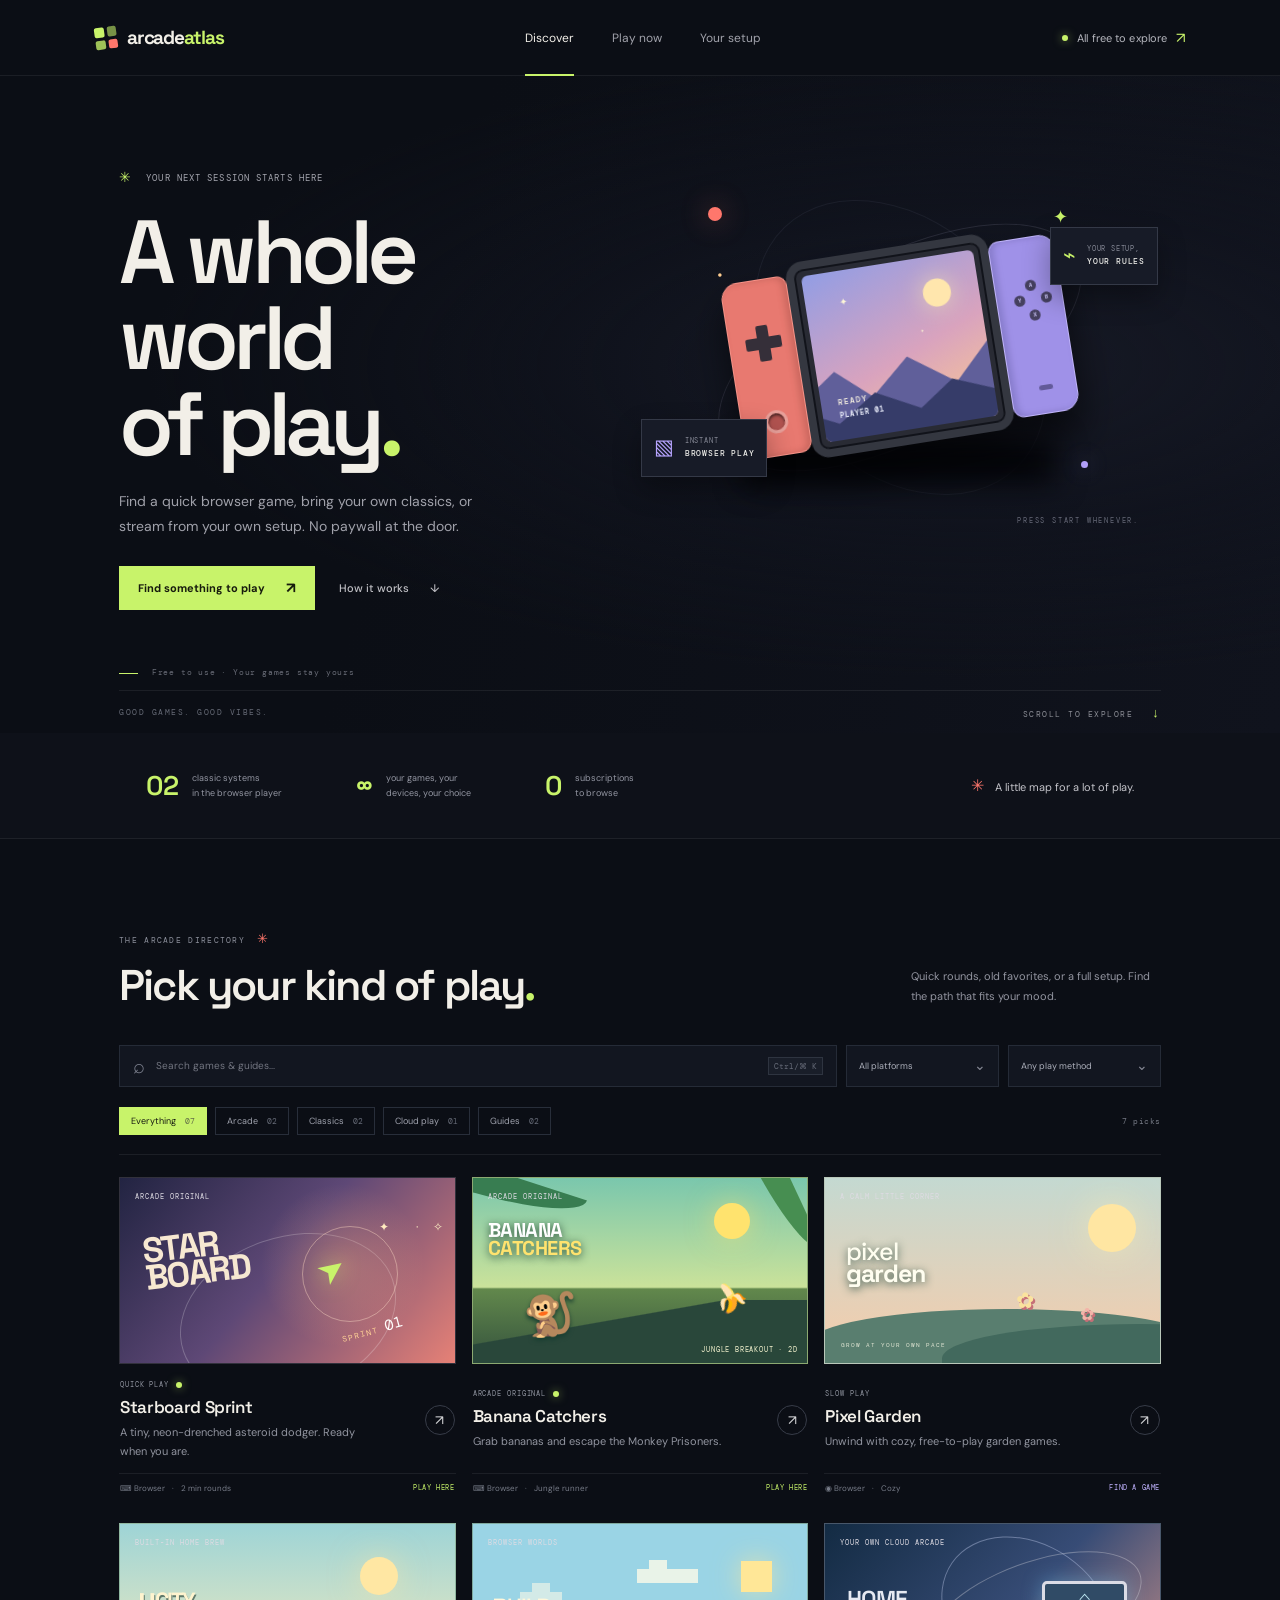
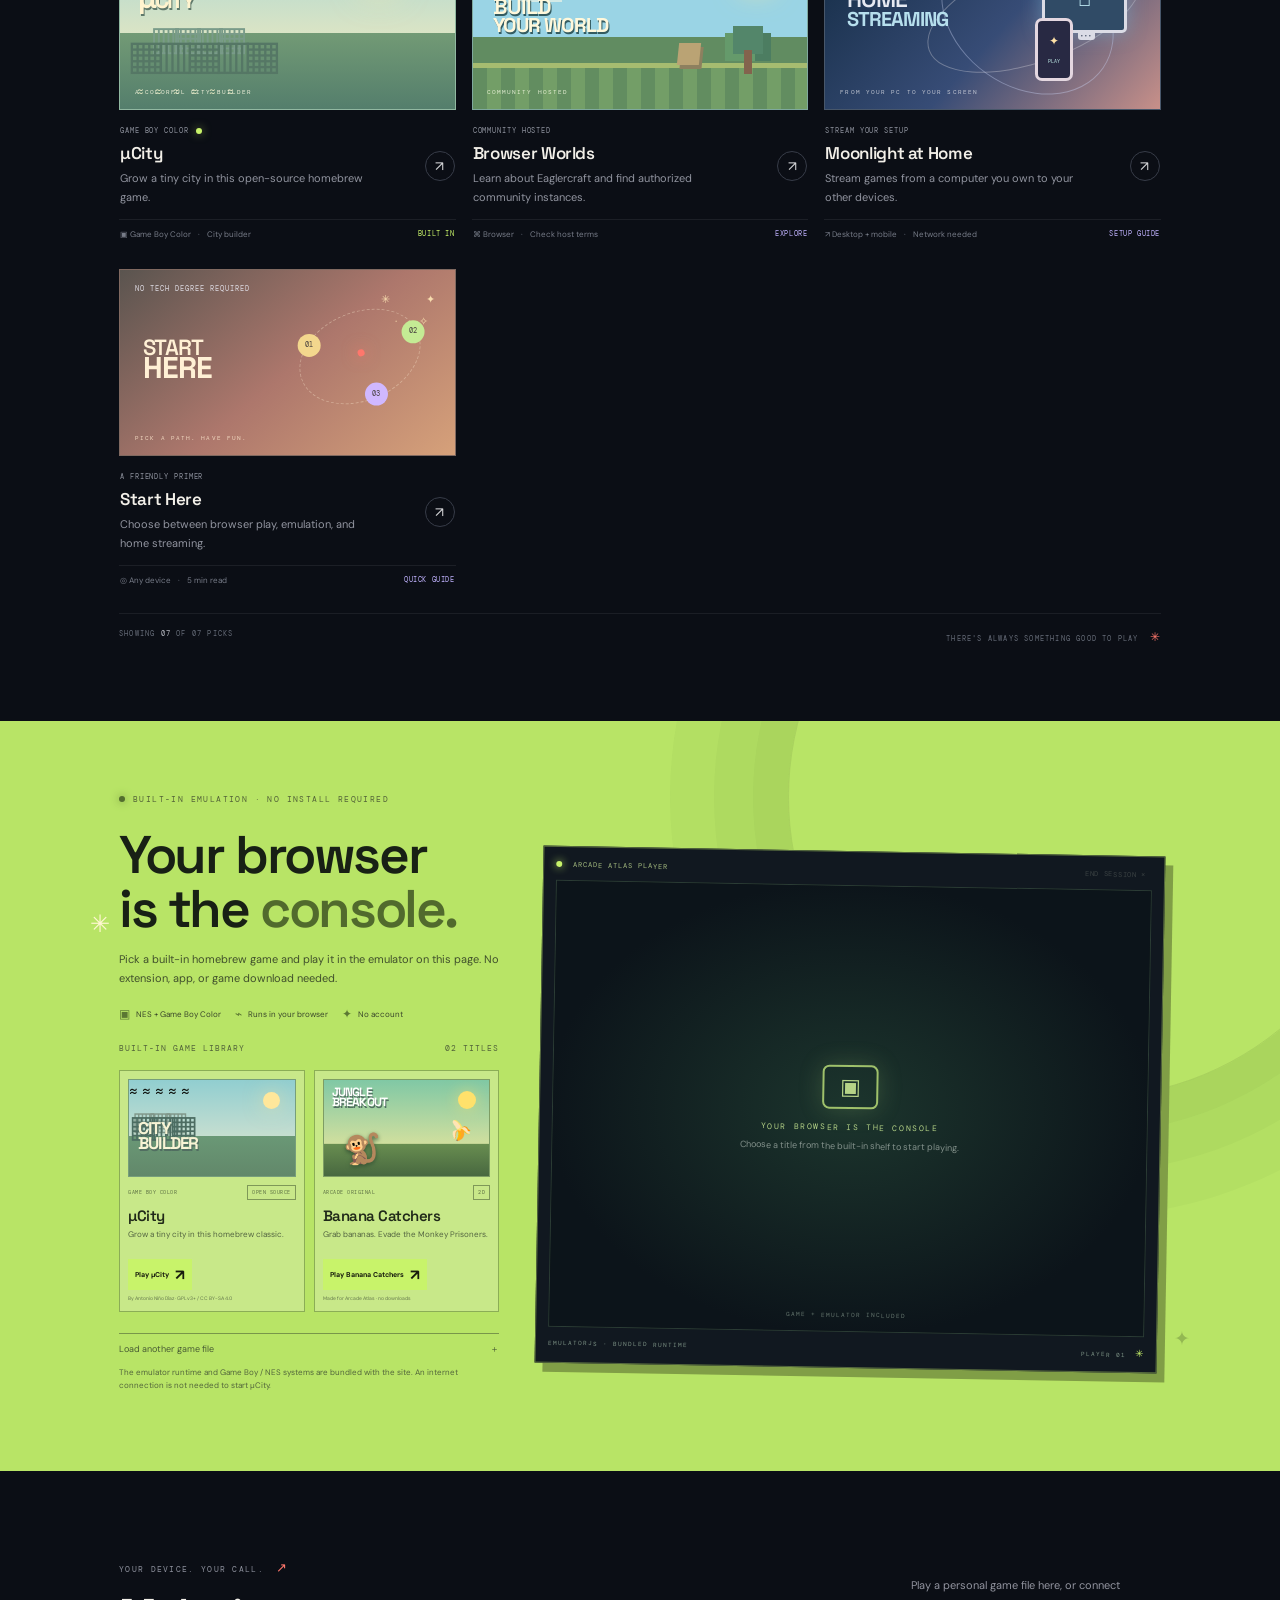
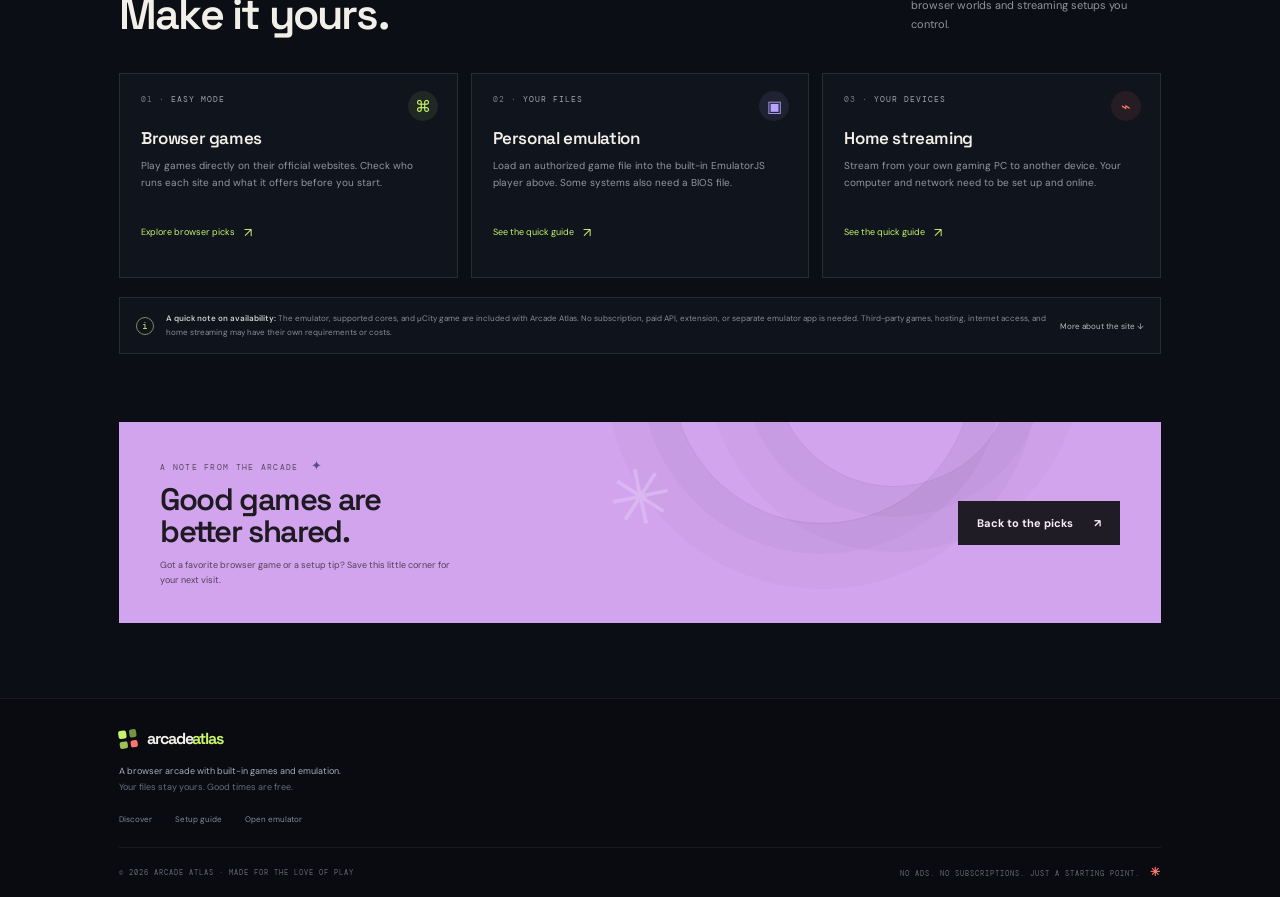
==== commit 4e02aaed: "Add files via upload" ====
--- a/index.html
+++ b/index.html
@@ -9,8 +9,8 @@
     <link rel="preconnect" href="https://fonts.googleapis.com" />
     <link rel="preconnect" href="https://fonts.gstatic.com" crossorigin />
     <link href="https://fonts.googleapis.com/css2?family=DM+Mono:wght@400;500&family=DM+Sans:wght@400;500;600;700;800&family=Space+Grotesk:wght@500;600;700&display=swap" rel="stylesheet" />
-    <link rel="stylesheet" href="styles.css?v=2" />
-    <link rel="stylesheet" href="details.css?v=2" />
+    <link rel="stylesheet" href="styles.css?v=3" />
+    <link rel="stylesheet" href="details.css?v=3" />
   </head>
   <body>
     <div class="app-shell">
@@ -88,10 +88,10 @@
               <div class="card-info"><div><div class="card-kicker">QUICK PLAY <span class="live-dot"></span></div><h3>Starboard Sprint</h3><p>A tiny, neon-drenched asteroid dodger. Ready when you are.</p></div><button class="round-arrow launch-card" type="button" aria-label="Play Starboard Sprint">↗</button></div>
               <div class="card-meta"><span>⌨ Browser</span><span>·</span><span>2 min rounds</span><span class="meta-spacer"></span><span class="meta-tag tag-play">PLAY HERE</span></div>
             </article>
-            <article class="game-card" data-title="skyline sprint 3d rooftop runner" data-category="arcade" data-platform="browser" data-method="instant" data-id="skyline">
-              <button class="card-art art-skyline" type="button" aria-label="Play Skyline Sprint"><span class="card-label">3D ARCADE ORIGINAL</span><span class="skyline-moon"></span><span class="skyline-city city-far">▥ ▥ ▥ ▥ ▥</span><span class="skyline-city city-near">▥ ▥ ▥ ▥</span><span class="skyline-runner">◆</span><span class="skyline-title">SKYLINE<br /><b>SPRINT</b></span><span class="skyline-subtitle">ROOFTOP RUNNER · 3D</span></button>
-              <div class="card-info"><div><div class="card-kicker">ARCADE ORIGINAL <span class="live-dot"></span></div><h3>Skyline Sprint</h3><p>Jump rooftop gaps, dodge bots, and scoop up neon orbs.</p></div><button class="round-arrow launch-card" type="button" aria-label="Play Skyline Sprint">↗</button></div>
-              <div class="card-meta"><span>⌨ Browser</span><span>·</span><span>3D rooftop run</span><span class="meta-spacer"></span><span class="meta-tag tag-play">PLAY HERE</span></div>
+                        <article class="game-card" data-title="banana catchers monkey jungle runner" data-category="arcade" data-platform="browser" data-method="instant" data-id="banana">
+              <button class="card-art art-banana" type="button" aria-label="Play Banana Catchers"><span class="card-label">ARCADE ORIGINAL</span><span class="banana-art-sun"></span><span class="banana-art-leaf leaf-one"></span><span class="banana-art-leaf leaf-two"></span><span class="banana-art-monkey">🐒</span><span class="banana-art-fruit">🍌</span><span class="banana-art-title">BANANA<br /><b>CATCHERS</b></span><span class="banana-art-caption">JUNGLE BREAKOUT · 2D</span></button>
+              <div class="card-info"><div><div class="card-kicker">ARCADE ORIGINAL <span class="live-dot"></span></div><h3>Banana Catchers</h3><p>Grab bananas and escape the Monkey Prisoners.</p></div><button class="round-arrow launch-card" type="button" aria-label="Play Banana Catchers">↗</button></div>
+              <div class="card-meta"><span>⌨ Browser</span><span>·</span><span>Jungle runner</span><span class="meta-spacer"></span><span class="meta-tag tag-play">PLAY HERE</span></div>
             </article>
             <article class="game-card" data-title="pixel garden cozy browser picks" data-category="guides" data-platform="browser" data-method="bring" data-id="garden">
               <button class="card-art art-garden" type="button" aria-label="View Pixel Garden guide"><span class="card-label">A CALM LITTLE CORNER</span><div class="garden-sun"></div><div class="garden-hill hill1"></div><div class="garden-hill hill2"></div><div class="pixel-flower f1">✿</div><div class="pixel-flower f2">✿</div><span class="garden-word">pixel<br /><b>garden</b></span><span class="garden-caption">GROW AT YOUR OWN PACE</span></button>
@@ -129,7 +129,7 @@
             <div class="play-label"><span class="play-live"></span> BUILT-IN EMULATION · NO INSTALL REQUIRED</div>
             <div class="emulator-layout">
               <div class="emulator-copy"><h2 id="play-title">Your browser<br />is the <span>console.</span></h2><p>Pick a built-in homebrew game and play it in the emulator on this page. No extension, app, or game download needed.</p><div class="play-details"><span><i>▣</i> NES + Game Boy Color</span><span><i>⌁</i> Runs in your browser</span><span><i>✦</i> No account</span></div>
-                <div class="emulator-controls"><div class="library-heading"><span>BUILT-IN GAME LIBRARY</span><span>02 TITLES</span></div><div class="library-grid"><article class="library-game"><div class="library-art" aria-hidden="true"><span class="library-sun"></span><span class="library-skyline skyline-back">▥ ▦ ▥</span><span class="library-skyline skyline-front">▦ ▥ ▦</span><span class="library-wave">≈ ≈ ≈ ≈ ≈</span><span class="library-art-label">CITY<br />BUILDER</span></div><div class="library-game-info"><div class="library-game-meta"><span>GAME BOY COLOR</span><span class="license-pill">OPEN SOURCE</span></div><h3>µCity</h3><p>Grow a tiny city in this homebrew classic.</p><button class="button button-primary play-ucity" id="play-ucity" type="button">Play µCity <span>↗</span></button><small>By Antonio Niño Díaz · GPLv3+ / CC BY-SA 4.0</small></div></article>                  <article class="library-game"><div class="library-art skyline-library-art" aria-hidden="true"><span class="skyline-library-moon"></span><span class="skyline-tower tower-a"></span><span class="skyline-tower tower-b"></span><span class="skyline-tower tower-c"></span><span class="skyline-bot">◆</span><span class="library-art-label">ROOFTOP<br />RUNNER</span></div><div class="library-game-info"><div class="library-game-meta"><span>WEBGL · 3D</span><span class="license-pill">ORIGINAL</span></div><h3>Skyline Sprint</h3><p>Jump gaps, dodge bots, and collect neon orbs.</p><a class="button button-primary" href="skyline-sprint.html">Play Skyline Sprint <span>↗</span></a><small>Made for Arcade Atlas · no downloads</small></div></article></div>
+                <div class="emulator-controls"><div class="library-heading"><span>BUILT-IN GAME LIBRARY</span><span>02 TITLES</span></div><div class="library-grid"><article class="library-game"><div class="library-art" aria-hidden="true"><span class="library-sun"></span><span class="library-skyline skyline-back">▥ ▦ ▥</span><span class="library-skyline skyline-front">▦ ▥ ▦</span><span class="library-wave">≈ ≈ ≈ ≈ ≈</span><span class="library-art-label">CITY<br />BUILDER</span></div><div class="library-game-info"><div class="library-game-meta"><span>GAME BOY COLOR</span><span class="license-pill">OPEN SOURCE</span></div><h3>µCity</h3><p>Grow a tiny city in this homebrew classic.</p><button class="button button-primary play-ucity" id="play-ucity" type="button">Play µCity <span>↗</span></button><small>By Antonio Niño Díaz · GPLv3+ / CC BY-SA 4.0</small></div></article>                                    <article class="library-game"><div class="library-art banana-library-art" aria-hidden="true"><span class="banana-library-sun"></span><span class="banana-library-fruit">🍌</span><span class="banana-library-monkey">🐒</span><span class="library-art-label">JUNGLE<br />BREAKOUT</span></div><div class="library-game-info"><div class="library-game-meta"><span>ARCADE ORIGINAL</span><span class="license-pill">2D</span></div><h3>Banana Catchers</h3><p>Grab bananas. Evade the Monkey Prisoners.</p><a class="button button-primary" href="banana-catchers.html">Play Banana Catchers <span>↗</span></a><small>Made for Arcade Atlas · no downloads</small></div></article></div>
                   <details class="bring-your-own"><summary>Load another game file</summary><div class="emulator-controls-inner"><label class="emulator-field">SYSTEM<select id="emulator-system"><option value="gb">Game Boy / Color</option><option value="nes">Nintendo (NES)</option></select></label><label class="rom-drop" id="rom-drop" for="rom-file"><span class="upload-icon">↑</span><span><b id="rom-filename">Choose a game file</b><small>or drag it here · stays on your device</small></span><input id="rom-file" type="file" accept=".nes,.gb,.gbc" /></label><button class="button button-primary run-emulator" id="run-emulator" type="button" disabled>Play selected file <span>↗</span></button><p class="file-note">Only choose game files you own or are authorized to use. Files are read locally and are not uploaded.</p></div></details>
                   <p class="emulator-status" id="emulator-status" role="status">The emulator runtime and Game Boy / NES systems are bundled with the site. An internet connection is not needed to start µCity.</p>
                 </div>
@@ -157,7 +157,7 @@
 
     <dialog class="info-dialog" id="info-dialog" aria-labelledby="dialog-title"><button class="dialog-close" type="button" aria-label="Close dialog">×</button><div class="dialog-kicker" id="dialog-kicker">ARCADE ATLAS GUIDE</div><h2 id="dialog-title">A good place to start.</h2><div class="dialog-content" id="dialog-content"></div><div class="dialog-actions" id="dialog-actions"></div></dialog>
     <dialog class="game-dialog" id="game-dialog" aria-labelledby="game-dialog-title"><div class="game-dialog-head"><div><div class="dialog-kicker">ARCADE ATLAS ORIGINAL</div><h2 id="game-dialog-title">Starboard Sprint</h2></div><button class="dialog-close game-close" type="button" aria-label="Close game">×</button></div><div class="canvas-wrap"><canvas id="game-canvas" width="900" height="500" aria-label="Starboard Sprint game area"></canvas><div class="game-overlay" id="game-overlay"><div class="overlay-mark">▲</div><h3>READY, PILOT?</h3><p>Dodge the asteroids. Collect the stars.</p><button class="button button-primary" id="start-game" type="button">Start your run <span>↗</span></button><div class="touch-controls"><button type="button" data-control="left" aria-label="Move left">←</button><button type="button" data-control="right" aria-label="Move right">→</button></div></div></div><div class="game-hud"><span>ARROWS / A · D TO MOVE</span><span>SCORE <b id="current-score">0000</b></span><span>BEST <b id="modal-best">0000</b></span></div><p class="game-caption">Collect stars for bonus points. Close the window whenever you're ready to head back.</p></dialog>
-    <script src="app.js?v=2"></script>
+    <script src="app.js?v=3"></script>
     <script src="emulator.js?v=3"></script>
   </body>
 </html>
--- a/styles.css
+++ b/styles.css
@@ -2435,4 +2435,4 @@
 
 }
 
-.art-skyline{background:linear-gradient(180deg,#111b38 0,#283451 63%,#3e4560 64%,#161c30 100%);border-color:#596b8b;isolation:isolate}.art-skyline:after{content:"";position:absolute;left:0;right:0;bottom:0;height:35%;background:linear-gradient(155deg,transparent 42%,#11172a 43%);z-index:-1}.skyline-moon{position:absolute;width:37px;height:37px;border-radius:50%;right:17%;top:28px;background:#c8f36a;box-shadow:0 0 28px #c8f36a88}.skyline-city{position:absolute;white-space:nowrap;letter-spacing:-8px;font-size:39px;color:#7583a4;bottom:34px}.city-far{left:8%;bottom:64px;color:#596b8d;font-size:30px}.city-near{left:0;color:#3f4c6b}.skyline-runner{position:absolute;z-index:1;left:49%;top:41px;color:#ff776c;font-size:36px;text-shadow:0 0 18px #ff776c}.skyline-title{position:absolute;left:17px;top:44px;color:#fff;font:700 21px/.9 var(--display);letter-spacing:-.5px;text-shadow:0 2px 9px #0a0c16}.skyline-title b{color:#c8f36a}.skyline-subtitle{position:absolute;right:12px;bottom:10px;color:#c8cfdf;font:7px var(--mono);letter-spacing:.8px}
+.art-banana{background:linear-gradient(180deg,#7ac7ad 0,#cae29a 59%,#62884c 60%,#34523d 100%);border-color:#8ca971;isolation:isolate}.art-banana:after{content:"";position:absolute;left:0;right:0;bottom:0;height:34%;background:linear-gradient(170deg,transparent 36%,#29473a 37%);z-index:-1}.banana-art-sun{position:absolute;right:17%;top:25px;width:36px;height:36px;border-radius:50%;background:#ffe36e;box-shadow:0 0 28px #ffe36e88}.banana-art-leaf{position:absolute;top:1px;width:135px;height:28px;border-radius:0 0 100% 0;background:#387d51;transform:rotate(18deg)}.banana-art-leaf.leaf-one{left:-22px}.banana-art-leaf.leaf-two{right:-42px;transform:rotate(65deg);background:#478e51}.banana-art-monkey{position:absolute;z-index:1;left:15%;bottom:21px;font-size:43px;filter:drop-shadow(0 3px 2px #193e31)}.banana-art-fruit{position:absolute;z-index:1;right:18%;bottom:49px;font-size:27px;transform:rotate(-23deg)}.banana-art-title{position:absolute;left:15px;top:43px;color:#fff;font:700 20px/.9 var(--display);letter-spacing:-.5px;text-shadow:0 2px 9px #183d2e}.banana-art-title b{color:#ffe36e}.banana-art-caption{position:absolute;right:10px;bottom:9px;color:#f4f3cf;font:7px var(--mono);letter-spacing:.8px}
--- a/details.css
+++ b/details.css
@@ -7,5 +7,6 @@
 .library-heading{display:flex;justify-content:space-between;color:#52633a;font:8px var(--mono);letter-spacing:1px;margin:1px 0 7px}.library-game{display:grid;grid-template-columns:118px minmax(0,1fr);gap:13px;padding:10px;background:#c8e889;border:1px solid #8bad56}.library-art{height:135px;position:relative;overflow:hidden;background:linear-gradient(180deg,#91ced0 0,#c5ded0 58%,#6a9876 58%,#62886a 100%);border:1px solid #779e7b}.library-sun{position:absolute;right:15px;top:12px;width:17px;height:17px;border-radius:50%;background:#ffe79b;box-shadow:0 0 19px #ffe79b88}.library-skyline{position:absolute;bottom:29px;white-space:nowrap;font-size:31px;letter-spacing:-8px;color:#667b75}.skyline-back{left:3px;bottom:38px;color:#80978a;font-size:26px}.skyline-front{left:0;color:#4c6d62}.library-water{position:absolute;bottom:12px;left:-4px;color:#d4dfb4;font-size:11px;letter-spacing:2px}.library-art-label{position:absolute;top:41px;left:9px;color:#f8f4d5;font:700 17px/.85 var(--display);letter-spacing:-.8px;text-shadow:1px 2px #516e61}.library-game-info{min-width:0;display:flex;flex-direction:column;align-items:flex-start}.library-game-meta{width:100%;display:flex;justify-content:space-between;align-items:center;gap:5px;color:#586b40;font:6px var(--mono);letter-spacing:.5px}.license-pill{border:1px solid #7e9858;padding:3px 4px;white-space:nowrap}.library-game-info h3{font:600 18px var(--display);letter-spacing:-.5px;color:#202919;margin:8px 0 3px}.library-game-info p{font-size:8px;line-height:1.5;color:#536441;margin:0 0 7px}.library-game-info .button{min-height:31px;padding:0 10px;font-size:8px;gap:9px}.library-game-info small{font-size:6px;line-height:1.3;color:#65784c;margin-top:6px}.bring-your-own{border-top:1px solid #78964a;margin-top:11px;padding-top:9px;color:#485b34}.bring-your-own summary{cursor:pointer;font-size:9px;list-style:none}.bring-your-own summary::-webkit-details-marker{display:none}.bring-your-own summary:after{content:'＋';float:right}.bring-your-own[open] summary:after{content:'−'}.emulator-controls-inner{display:grid;gap:9px;margin-top:10px}.file-note{color:#566944!important;font-size:8px!important;margin:0!important}
 .art-ucity{background:linear-gradient(180deg,#9ed4d6 0,#dae4c5 59%,#729a75 59%,#547e6c 100%);border-color:#91b8a1}.ucity-sun{position:absolute;right:17%;top:33px;width:38px;height:38px;border-radius:50%;background:#ffe7a3;box-shadow:0 0 31px #ffe7a388}.ucity-skyline{position:absolute;bottom:27px;white-space:nowrap;font-size:41px;letter-spacing:-9px;color:#67857b}.skyline-one{left:9%;bottom:48px;color:#799b89;font-size:34px}.skyline-two{left:2%;color:#557765}.ucity-water{position:absolute;bottom:10px;left:5%;color:#e0e5bf;font-size:12px;letter-spacing:4px}.ucity-word{position:absolute;left:18px;top:62px;color:#fff4cf;font:700 30px/.8 var(--display);letter-spacing:-2px;text-shadow:1px 2px #60796b}.ucity-word span{font-size:22px}.art-ucity .retro-note{color:#f2f3dd;z-index:2}
 @media(max-width:420px){.library-game{grid-template-columns:95px minmax(0,1fr);gap:9px;padding:8px}.library-art{height:132px}.library-game-info h3{font-size:16px}.library-game-info p{font-size:7px}.library-game-meta{font-size:5px}.library-game-info small{font-size:5px}}
-.library-grid{display:grid;grid-template-columns:repeat(2,minmax(0,1fr));gap:9px}.library-grid .library-game{display:flex;min-width:0;flex-direction:column;gap:8px;padding:8px}.library-grid .library-art{height:98px;flex:none}.library-grid .library-game-info h3{font-size:15px;margin:6px 0 3px}.library-grid .library-game-info p{min-height:24px;margin-bottom:7px}.library-grid .library-game-info .button{gap:6px;padding:0 7px;max-width:100%;white-space:nowrap;font-size:7px}.library-grid .library-game-info small{font-size:5px;line-height:1.35}.library-grid .library-game-meta{font-size:5px}.skyline-library-art{background:linear-gradient(180deg,#17233f 0,#4b5674 70%,#323b57 71%,#263049 100%);border-color:#67799a}.skyline-library-moon{position:absolute;top:9px;right:11px;width:17px;height:17px;border-radius:50%;background:#c8f36a;box-shadow:0 0 16px #c8f36a99}.skyline-tower{position:absolute;bottom:0;display:block;border:1px solid #8290ac55;background:repeating-linear-gradient(90deg,transparent 0 7px,#8ee4dd99 8px 9px),repeating-linear-gradient(0deg,#202b48 0 9px,#53627f 10px 11px)}.tower-a{left:4%;width:22%;height:48%}.tower-b{left:30%;width:27%;height:69%}.tower-c{right:4%;width:29%;height:53%}.skyline-library-art .library-art-label{top:7px;left:8px;font-size:12px;color:#fff}.skyline-bot{position:absolute;z-index:2;left:48%;bottom:15px;color:#ff8179;font-size:19px;text-shadow:0 0 12px #ff8179}
+.library-grid{display:grid;grid-template-columns:repeat(2,minmax(0,1fr));gap:9px}.library-grid .library-game{display:flex;min-width:0;flex-direction:column;gap:8px;padding:8px}.library-grid .library-art{height:98px;flex:none}.library-grid .library-game-info h3{font-size:15px;margin:6px 0 3px}.library-grid .library-game-info p{min-height:24px;margin-bottom:7px}.library-grid .library-game-info .button{gap:6px;padding:0 7px;max-width:100%;white-space:nowrap;font-size:7px}.library-grid .library-game-info small{font-size:5px;line-height:1.35}.library-grid .library-game-meta{font-size:5px}
 @media(max-width:359px){.library-grid{grid-template-columns:1fr}.library-grid .library-game{display:grid;grid-template-columns:95px minmax(0,1fr);gap:9px}.library-grid .library-art{height:112px}.library-grid .library-game-info{align-self:center}}
+.banana-library-art{background:linear-gradient(180deg,#80c8a5 0,#d0df9e 66%,#688d50 67%,#486840 100%);border-color:#7e9d64}.banana-library-sun{position:absolute;top:11px;right:13px;width:18px;height:18px;border-radius:50%;background:#ffe16b;box-shadow:0 0 16px #ffe16b99}.banana-library-fruit{position:absolute;z-index:2;right:11%;top:37px;font-size:19px;transform:rotate(-24deg)}.banana-library-monkey{position:absolute;z-index:2;left:12%;bottom:8px;font-size:30px;filter:drop-shadow(0 2px 2px #355435)}.banana-library-art .library-art-label{top:7px;left:8px;font-size:12px;color:#fff}
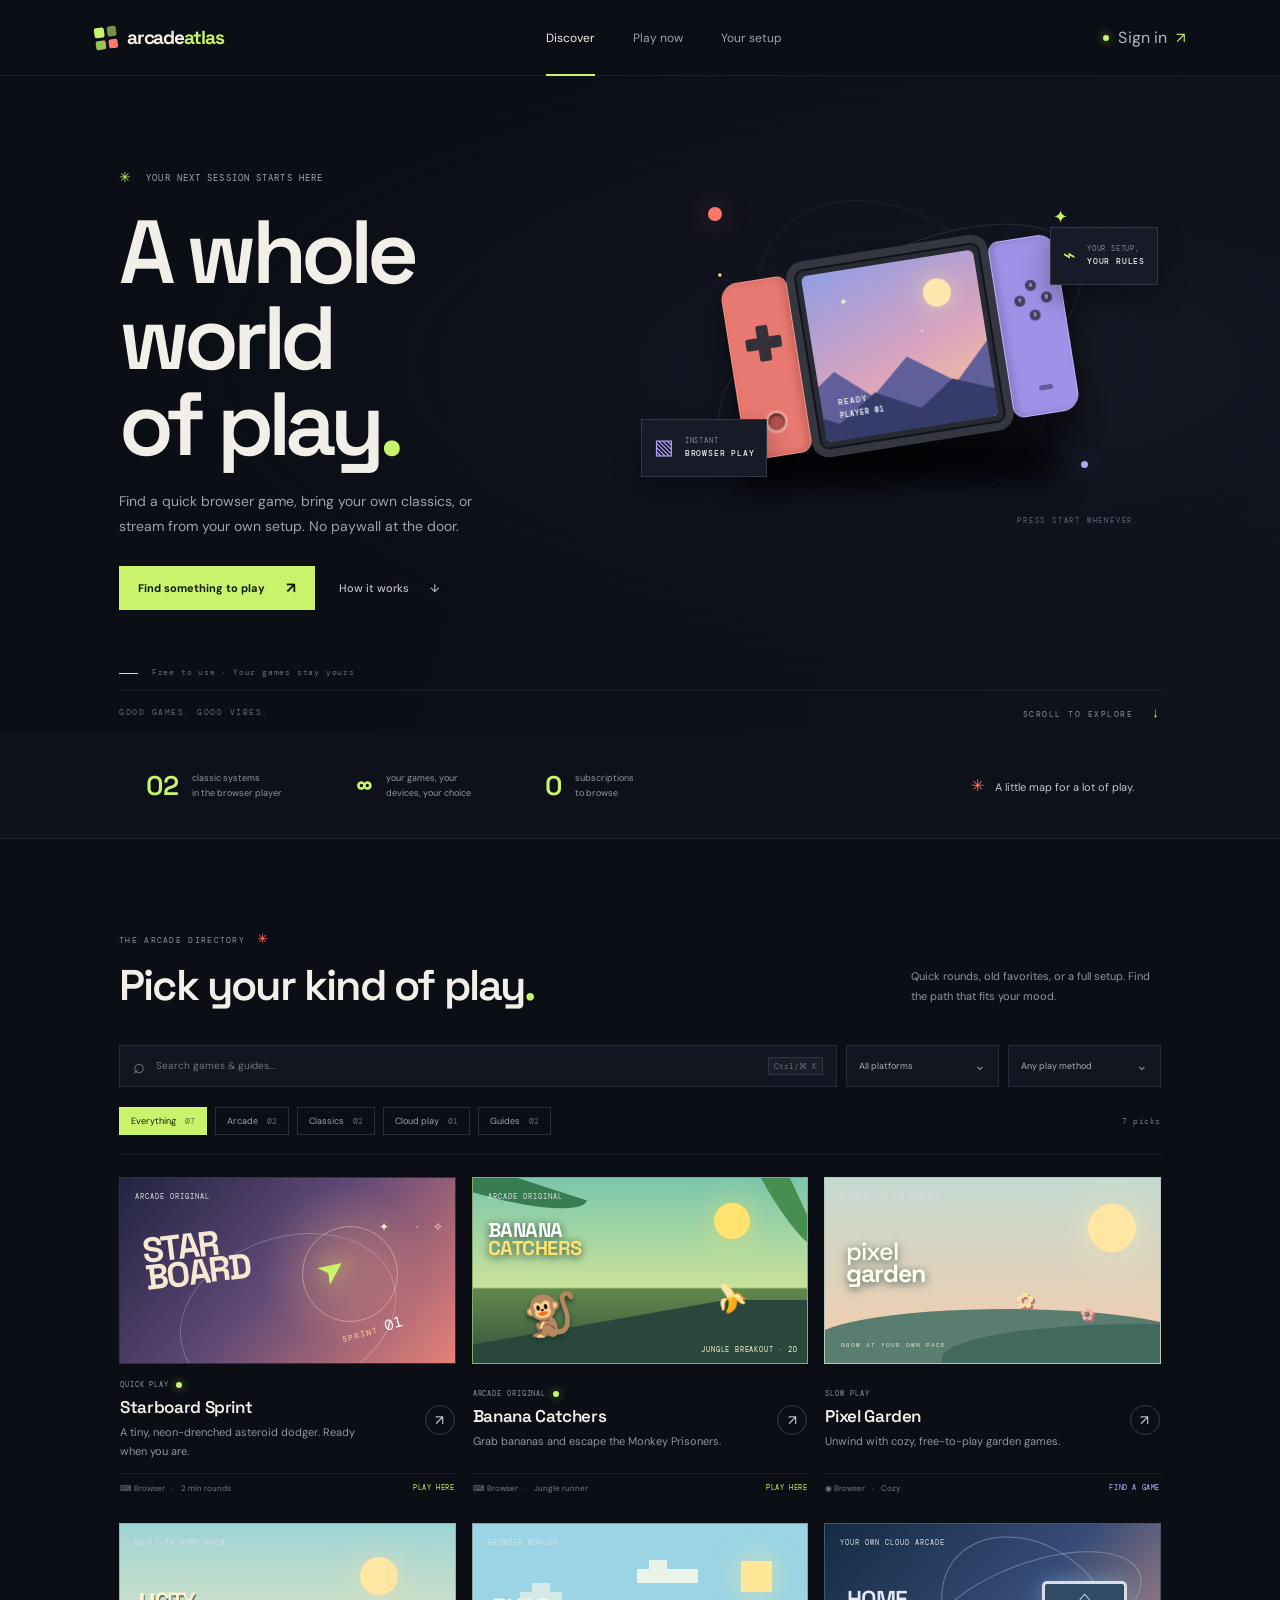
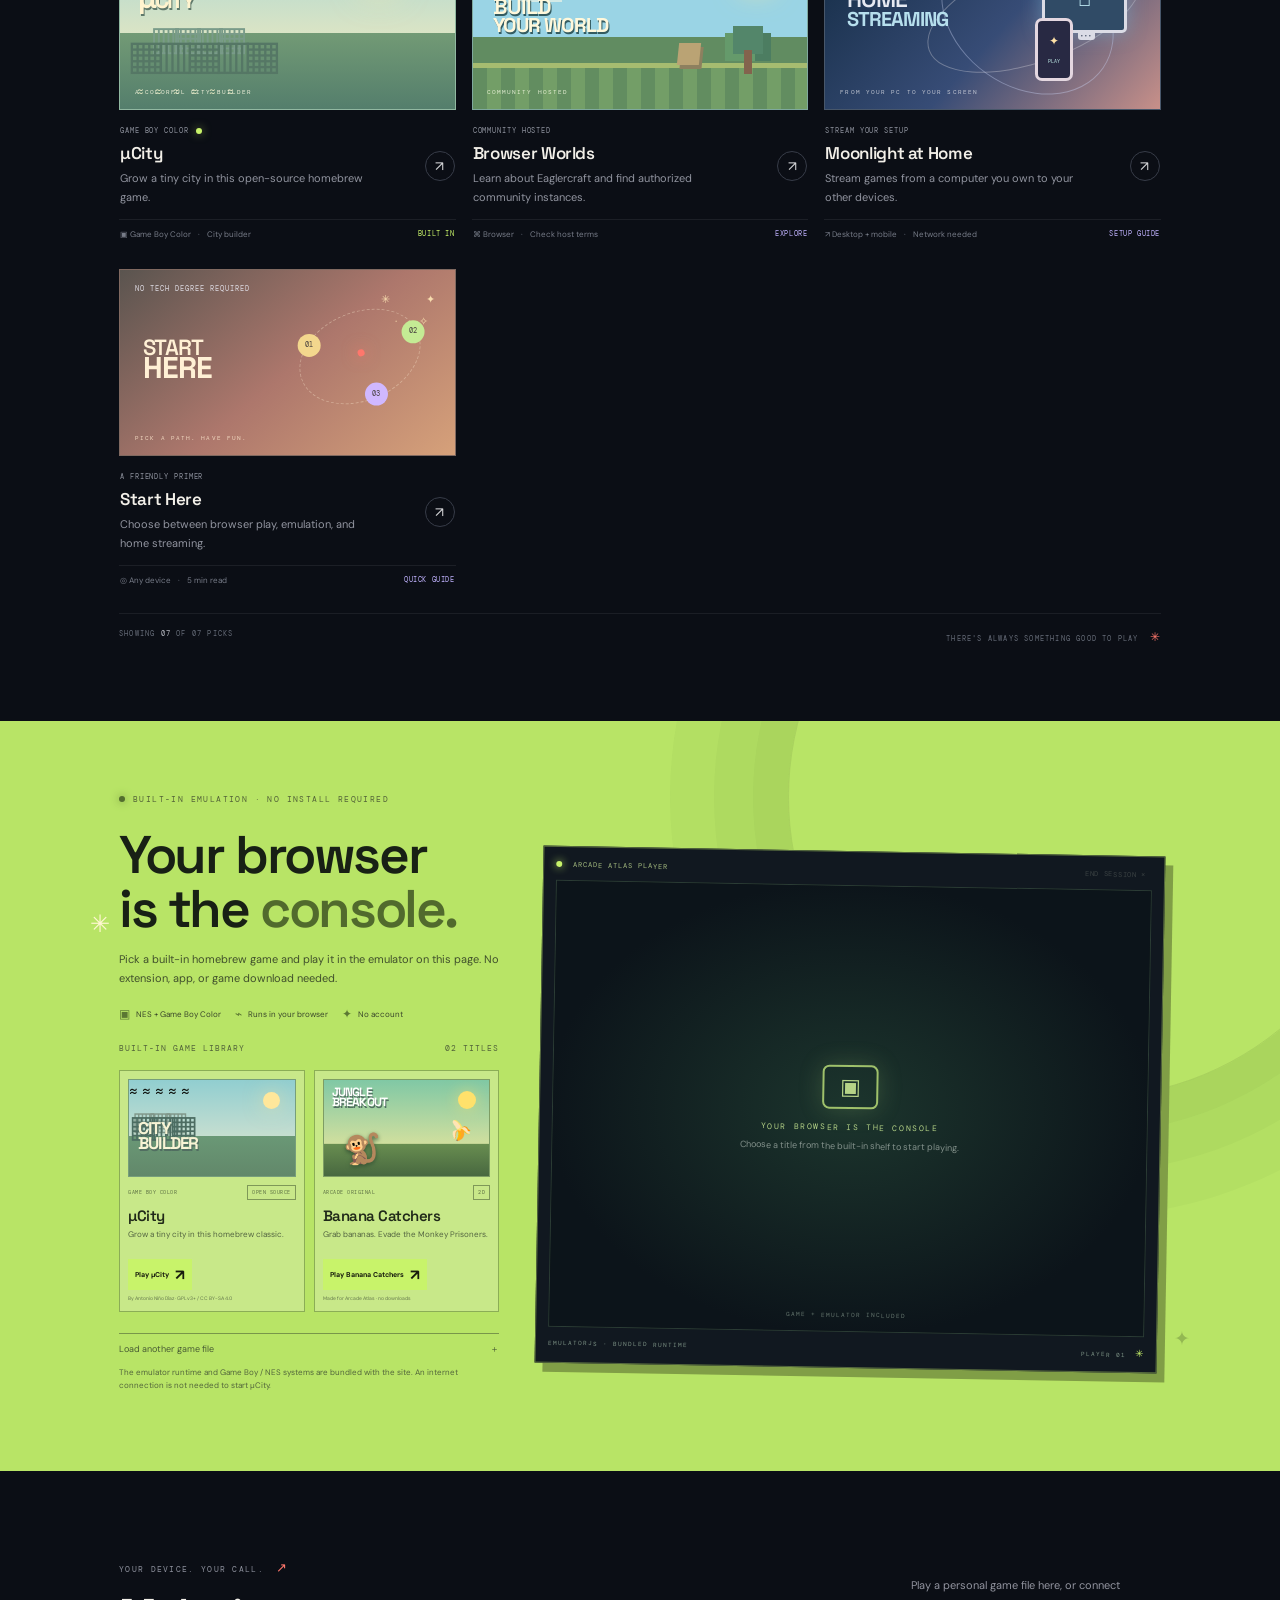
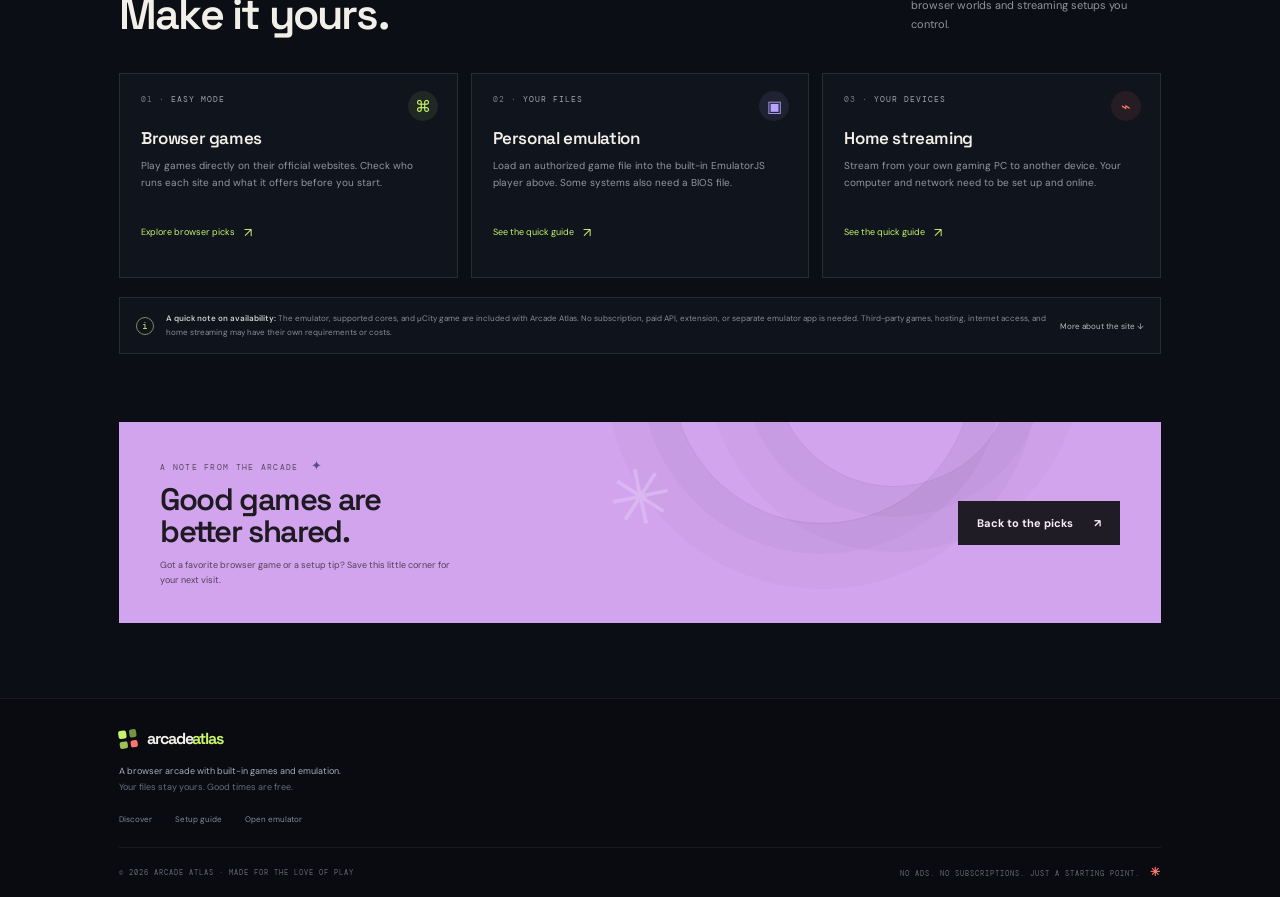
==== commit 93d78e2b: "Add files via upload" ====
--- a/index.html
+++ b/index.html
@@ -10,7 +10,7 @@
     <link rel="preconnect" href="https://fonts.gstatic.com" crossorigin />
     <link href="https://fonts.googleapis.com/css2?family=DM+Mono:wght@400;500&family=DM+Sans:wght@400;500;600;700;800&family=Space+Grotesk:wght@500;600;700&display=swap" rel="stylesheet" />
     <link rel="stylesheet" href="styles.css?v=3" />
-    <link rel="stylesheet" href="details.css?v=3" />
+    <link rel="stylesheet" href="details.css?v=4" />
   </head>
   <body>
     <div class="app-shell">
@@ -24,7 +24,7 @@
           <a class="nav-link" href="#play">Play now</a>
           <a class="nav-link" href="#your-setup">Your setup</a>
         </nav>
-        <a class="topbar-cta" href="#play"><span class="status-dot"></span> All free to explore <span aria-hidden="true">↗</span></a>
+        <button class="topbar-cta account-button" id="account-button" type="button" aria-label="Open username profile"><span class="status-dot"></span><span id="account-label">Sign in</span><span aria-hidden="true">↗</span></button>
         <button class="mobile-menu" type="button" aria-label="Open navigation" aria-expanded="false"><span></span><span></span></button>
       </header>
 
@@ -130,7 +130,7 @@
             <div class="emulator-layout">
               <div class="emulator-copy"><h2 id="play-title">Your browser<br />is the <span>console.</span></h2><p>Pick a built-in homebrew game and play it in the emulator on this page. No extension, app, or game download needed.</p><div class="play-details"><span><i>▣</i> NES + Game Boy Color</span><span><i>⌁</i> Runs in your browser</span><span><i>✦</i> No account</span></div>
                 <div class="emulator-controls"><div class="library-heading"><span>BUILT-IN GAME LIBRARY</span><span>02 TITLES</span></div><div class="library-grid"><article class="library-game"><div class="library-art" aria-hidden="true"><span class="library-sun"></span><span class="library-skyline skyline-back">▥ ▦ ▥</span><span class="library-skyline skyline-front">▦ ▥ ▦</span><span class="library-wave">≈ ≈ ≈ ≈ ≈</span><span class="library-art-label">CITY<br />BUILDER</span></div><div class="library-game-info"><div class="library-game-meta"><span>GAME BOY COLOR</span><span class="license-pill">OPEN SOURCE</span></div><h3>µCity</h3><p>Grow a tiny city in this homebrew classic.</p><button class="button button-primary play-ucity" id="play-ucity" type="button">Play µCity <span>↗</span></button><small>By Antonio Niño Díaz · GPLv3+ / CC BY-SA 4.0</small></div></article>                                    <article class="library-game"><div class="library-art banana-library-art" aria-hidden="true"><span class="banana-library-sun"></span><span class="banana-library-fruit">🍌</span><span class="banana-library-monkey">🐒</span><span class="library-art-label">JUNGLE<br />BREAKOUT</span></div><div class="library-game-info"><div class="library-game-meta"><span>ARCADE ORIGINAL</span><span class="license-pill">2D</span></div><h3>Banana Catchers</h3><p>Grab bananas. Evade the Monkey Prisoners.</p><a class="button button-primary" href="banana-catchers.html">Play Banana Catchers <span>↗</span></a><small>Made for Arcade Atlas · no downloads</small></div></article></div>
-                  <details class="bring-your-own"><summary>Load another game file</summary><div class="emulator-controls-inner"><label class="emulator-field">SYSTEM<select id="emulator-system"><option value="gb">Game Boy / Color</option><option value="nes">Nintendo (NES)</option></select></label><label class="rom-drop" id="rom-drop" for="rom-file"><span class="upload-icon">↑</span><span><b id="rom-filename">Choose a game file</b><small>or drag it here · stays on your device</small></span><input id="rom-file" type="file" accept=".nes,.gb,.gbc" /></label><button class="button button-primary run-emulator" id="run-emulator" type="button" disabled>Play selected file <span>↗</span></button><p class="file-note">Only choose game files you own or are authorized to use. Files are read locally and are not uploaded.</p></div></details>
+                  <details class="bring-your-own"><summary>Load another game file</summary><div class="emulator-controls-inner"><label class="emulator-field">SYSTEM<select id="emulator-system"><option value="gb">Game Boy / Color</option><option value="nes">Nintendo (NES)</option></select></label><label class="rom-drop" id="rom-drop" for="rom-file"><span class="upload-icon">↑</span><span><b id="rom-filename">Choose a game file</b><small>stored in this browser profile</small></span><input id="rom-file" type="file" accept=".nes,.gb,.gbc" /></label><button class="button button-primary run-emulator" id="run-emulator" type="button" disabled>Play selected file <span>↗</span></button><div class="personal-games" id="personal-games" aria-live="polite">Sign in with a username to save game files in this browser.</div><p class="file-note">Game files and saves stay in this browser. They are not sent to Arcade Atlas. Choose only files you’re authorized to use.</p></div></details>
                   <p class="emulator-status" id="emulator-status" role="status">The emulator runtime and Game Boy / NES systems are bundled with the site. An internet connection is not needed to start µCity.</p>
                 </div>
               </div>
@@ -155,9 +155,11 @@
       <footer class="footer" id="footer"><a class="brand footer-brand" href="#home"><span class="brand-mark" aria-hidden="true"><span></span><span></span><span></span><span></span></span><span>arcade<span class="brand-accent">atlas</span></span></a><p>A browser arcade with built-in games and emulation.<br /><span>Your files stay yours. Good times are free.</span></p><div class="footer-links"><a href="#discover">Discover</a><a href="#your-setup">Setup guide</a><a href="#play">Open emulator</a></div><div class="footer-bottom"><span>© 2026 ARCADE ATLAS · MADE FOR THE LOVE OF PLAY</span><span>NO ADS. NO SUBSCRIPTIONS. JUST A STARTING POINT. <b>✳</b></span></div></footer>
     </div>
 
+    <dialog class="account-dialog" id="account-dialog" aria-labelledby="account-title"><button class="dialog-close account-close" type="button" aria-label="Close profile dialog">×</button><div class="dialog-kicker">USERNAME PROFILE · THIS BROWSER</div><h2 id="account-title">Your game shelf.</h2><section id="account-signed-out"><p class="account-intro">Enter a username to open or create a profile on this device.</p><form id="account-form"><label for="account-username">USERNAME</label><input id="account-username" name="username" type="text" minlength="3" maxlength="20" pattern="[A-Za-z0-9_-]{3,20}" autocomplete="username" placeholder="e.g. banana_fan" required /><button class="button button-primary" type="submit">Continue <span>↗</span></button><p class="account-error" id="account-error" role="alert" hidden></p></form></section><section id="account-signed-in" hidden><div class="account-profile-badge"><span>◉</span><div><small>PLAYING AS</small><b id="profile-name">player</b></div></div><div class="account-storage-row"><span>Personal game files</span><b id="profile-game-count">0</b></div><p class="account-intro">Emulator saves are kept under this username in this browser.</p><button class="button button-primary" id="switch-profile" type="button">Switch username</button></section><div class="account-local-note"><b>Local profile only.</b> There’s no password or server here. Anyone using this browser can enter a username, and this profile won’t sync to another device. Clearing this site’s browser data can erase its files and saves.</div></dialog>
     <dialog class="info-dialog" id="info-dialog" aria-labelledby="dialog-title"><button class="dialog-close" type="button" aria-label="Close dialog">×</button><div class="dialog-kicker" id="dialog-kicker">ARCADE ATLAS GUIDE</div><h2 id="dialog-title">A good place to start.</h2><div class="dialog-content" id="dialog-content"></div><div class="dialog-actions" id="dialog-actions"></div></dialog>
     <dialog class="game-dialog" id="game-dialog" aria-labelledby="game-dialog-title"><div class="game-dialog-head"><div><div class="dialog-kicker">ARCADE ATLAS ORIGINAL</div><h2 id="game-dialog-title">Starboard Sprint</h2></div><button class="dialog-close game-close" type="button" aria-label="Close game">×</button></div><div class="canvas-wrap"><canvas id="game-canvas" width="900" height="500" aria-label="Starboard Sprint game area"></canvas><div class="game-overlay" id="game-overlay"><div class="overlay-mark">▲</div><h3>READY, PILOT?</h3><p>Dodge the asteroids. Collect the stars.</p><button class="button button-primary" id="start-game" type="button">Start your run <span>↗</span></button><div class="touch-controls"><button type="button" data-control="left" aria-label="Move left">←</button><button type="button" data-control="right" aria-label="Move right">→</button></div></div></div><div class="game-hud"><span>ARROWS / A · D TO MOVE</span><span>SCORE <b id="current-score">0000</b></span><span>BEST <b id="modal-best">0000</b></span></div><p class="game-caption">Collect stars for bonus points. Close the window whenever you're ready to head back.</p></dialog>
-    <script src="app.js?v=3"></script>
-    <script src="emulator.js?v=3"></script>
+    <script src="app.js?v=5"></script>
+    <script src="accounts.js?v=1"></script>
+    <script src="emulator.js?v=4"></script>
   </body>
 </html>
--- a/details.css
+++ b/details.css
@@ -10,3 +10,4 @@
 .library-grid{display:grid;grid-template-columns:repeat(2,minmax(0,1fr));gap:9px}.library-grid .library-game{display:flex;min-width:0;flex-direction:column;gap:8px;padding:8px}.library-grid .library-art{height:98px;flex:none}.library-grid .library-game-info h3{font-size:15px;margin:6px 0 3px}.library-grid .library-game-info p{min-height:24px;margin-bottom:7px}.library-grid .library-game-info .button{gap:6px;padding:0 7px;max-width:100%;white-space:nowrap;font-size:7px}.library-grid .library-game-info small{font-size:5px;line-height:1.35}.library-grid .library-game-meta{font-size:5px}
 @media(max-width:359px){.library-grid{grid-template-columns:1fr}.library-grid .library-game{display:grid;grid-template-columns:95px minmax(0,1fr);gap:9px}.library-grid .library-art{height:112px}.library-grid .library-game-info{align-self:center}}
 .banana-library-art{background:linear-gradient(180deg,#80c8a5 0,#d0df9e 66%,#688d50 67%,#486840 100%);border-color:#7e9d64}.banana-library-sun{position:absolute;top:11px;right:13px;width:18px;height:18px;border-radius:50%;background:#ffe16b;box-shadow:0 0 16px #ffe16b99}.banana-library-fruit{position:absolute;z-index:2;right:11%;top:37px;font-size:19px;transform:rotate(-24deg)}.banana-library-monkey{position:absolute;z-index:2;left:12%;bottom:8px;font-size:30px;filter:drop-shadow(0 2px 2px #355435)}.banana-library-art .library-art-label{top:7px;left:8px;font-size:12px;color:#fff}
+.account-button{border:0;background:transparent;padding:8px 0;cursor:pointer;font:inherit}.account-button:hover{color:var(--ink)}.account-button #account-label{max-width:115px;overflow:hidden;text-overflow:ellipsis;white-space:nowrap}.account-dialog{position:relative;width:min(440px,calc(100% - 30px));padding:29px;border:1px solid #343b48;background:#11151f;color:var(--ink);box-shadow:0 24px 90px #000b}.account-dialog::backdrop{background:#03050bcc;backdrop-filter:blur(5px)}.account-dialog>.dialog-close{position:absolute;right:13px;top:10px}.account-dialog h2{font:600 31px var(--display);letter-spacing:-1px;margin:9px 0 13px}.account-intro{font-size:12px;line-height:1.6;color:#a9abb4;margin:0 0 16px}.account-dialog #account-form{display:grid;gap:9px}.account-dialog #account-form label,.account-profile-badge small{font:8px var(--mono);letter-spacing:1px;color:#a7b77d}.account-dialog #account-username{height:43px;padding:0 12px;color:#f2efe8;background:#0b0e15;border:1px solid #343b48;outline:0}.account-dialog #account-username:focus{border-color:var(--acid)}.account-dialog #account-form .button{justify-self:start;margin:3px 0 0}.account-error{margin:0;color:#ff948d;font-size:11px}.account-profile-badge{display:flex;align-items:center;gap:12px;padding:13px;margin:12px 0;background:#1b241b;border:1px solid #3b4b31}.account-profile-badge>span{width:36px;height:36px;display:grid;place-items:center;border-radius:50%;background:#c8f36a;color:#1b241b;font-size:19px}.account-profile-badge small,.account-profile-badge b{display:block}.account-profile-badge b{font:600 17px var(--display);margin-top:3px}.account-storage-row{display:flex;justify-content:space-between;padding:10px 1px;border-bottom:1px solid #ffffff18;color:#c1c3ca;font-size:11px}.account-storage-row b{color:var(--acid)}.account-dialog #switch-profile{min-height:38px;margin:0 0 15px;padding:0 12px;font-size:10px}.account-local-note{padding:11px 12px;background:#0b0e15;border-left:2px solid #a8c960;color:#a4a6af;font-size:10px;line-height:1.55}.account-local-note b{color:#d6e2b1}.personal-games{display:grid;gap:6px;padding:8px;background:#bcd98255;border:1px solid #829b5c;color:#53633e;font-size:8px}.personal-games:empty{display:none}.personal-games-heading{font:7px var(--mono);letter-spacing:.7px;color:#43572c}.personal-game-row{display:flex;align-items:center;gap:6px;min-width:0;padding-top:5px;border-top:1px solid #83985c77}.personal-game-name{min-width:0;flex:1;overflow:hidden;text-overflow:ellipsis;white-space:nowrap}.personal-game-size{color:#68784e;font:6px var(--mono);white-space:nowrap}.personal-game-row button{border:1px solid #82985b;background:#d2e69e;color:#33451f;padding:4px 6px;font-size:7px;cursor:pointer}.personal-game-row button:hover{background:#e8f4c2}.personal-game-row .remove-personal-game{color:#744b35}.personal-games-message{color:#52633a;line-height:1.5}.personal-games-error{color:#a04a36!important}
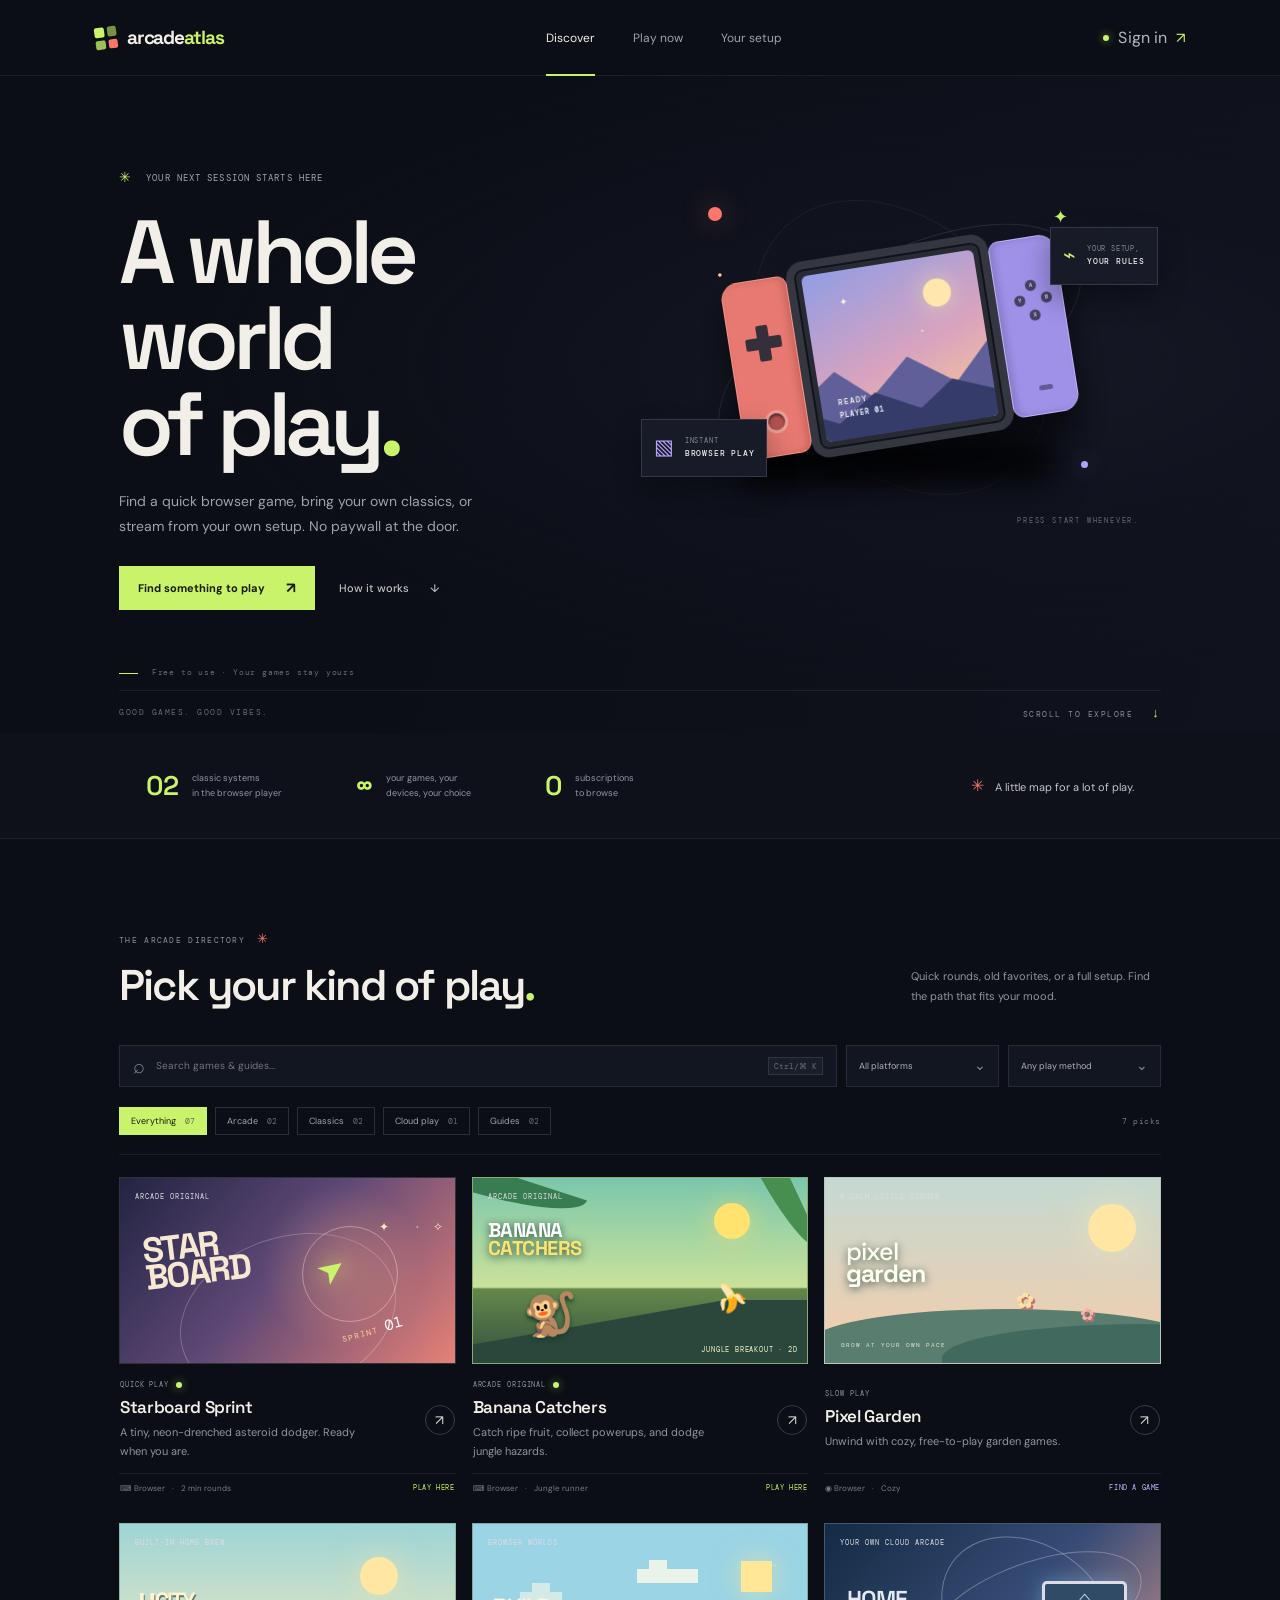
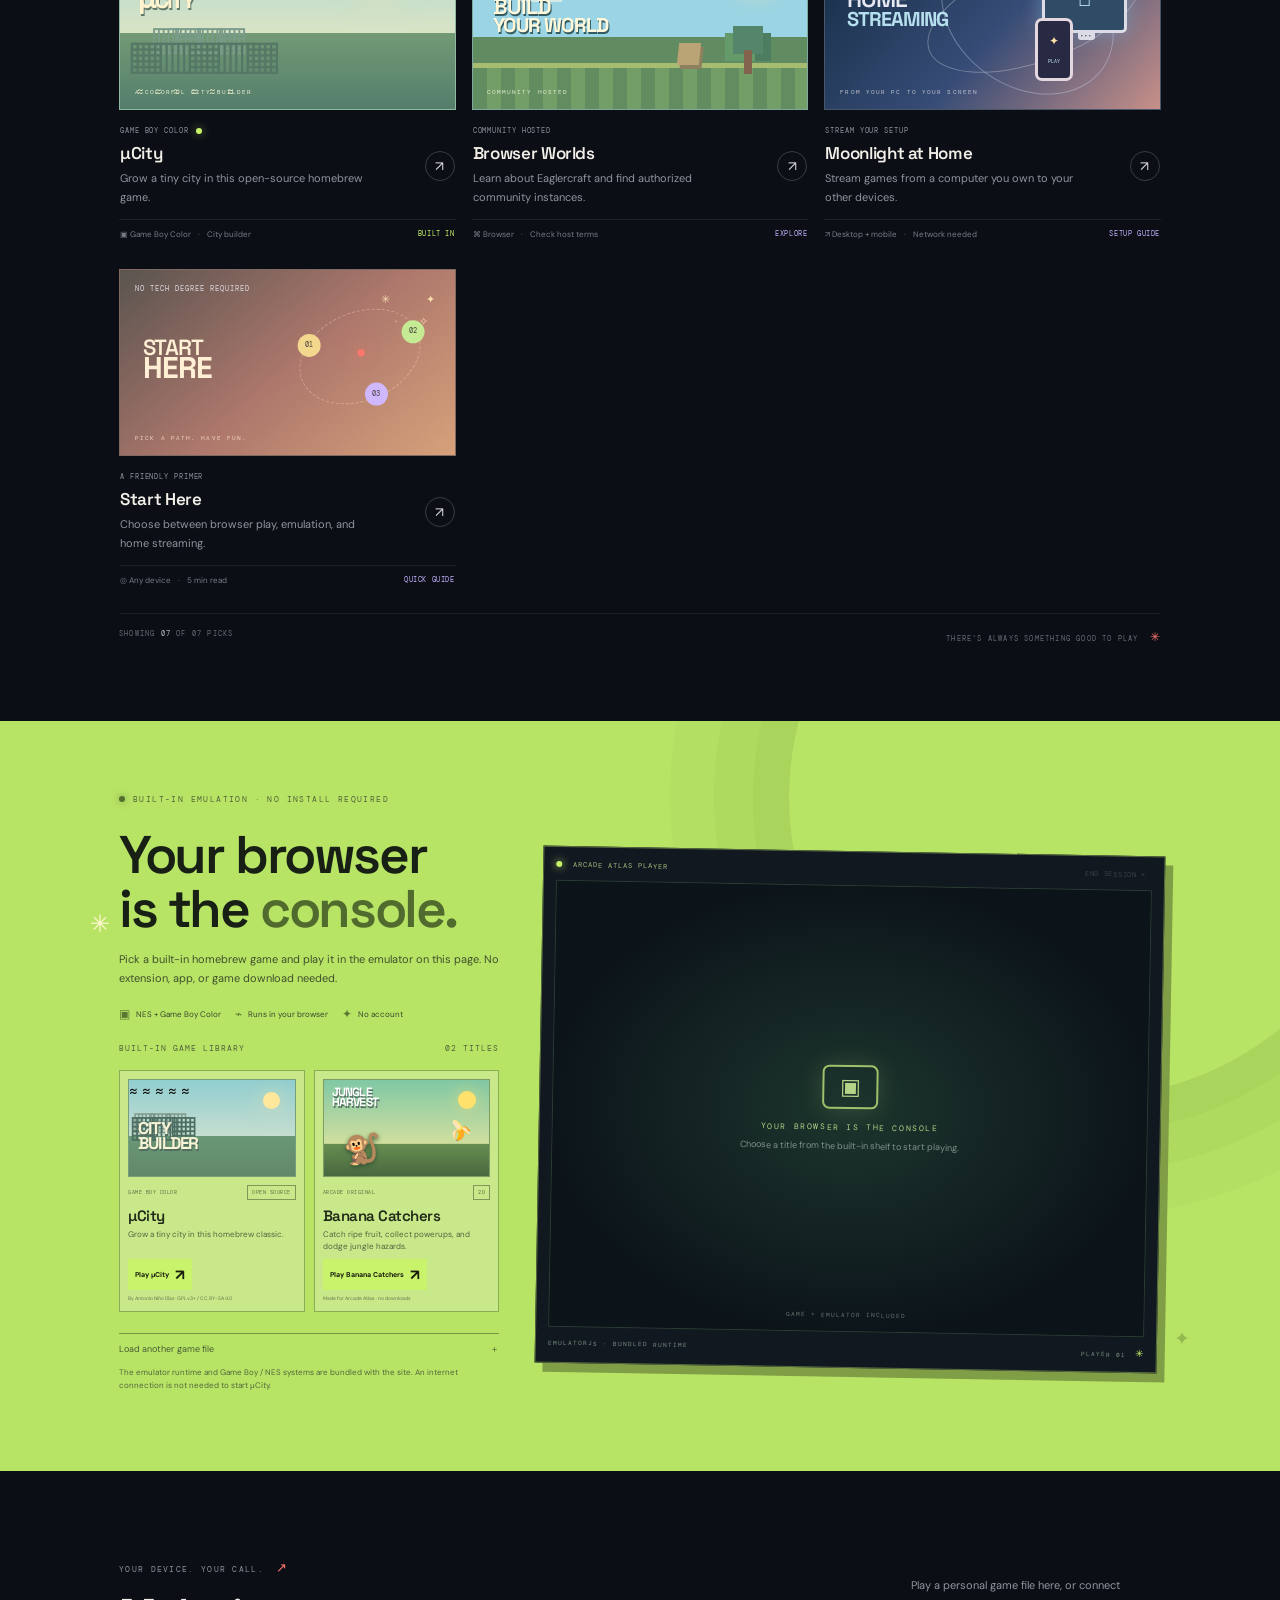
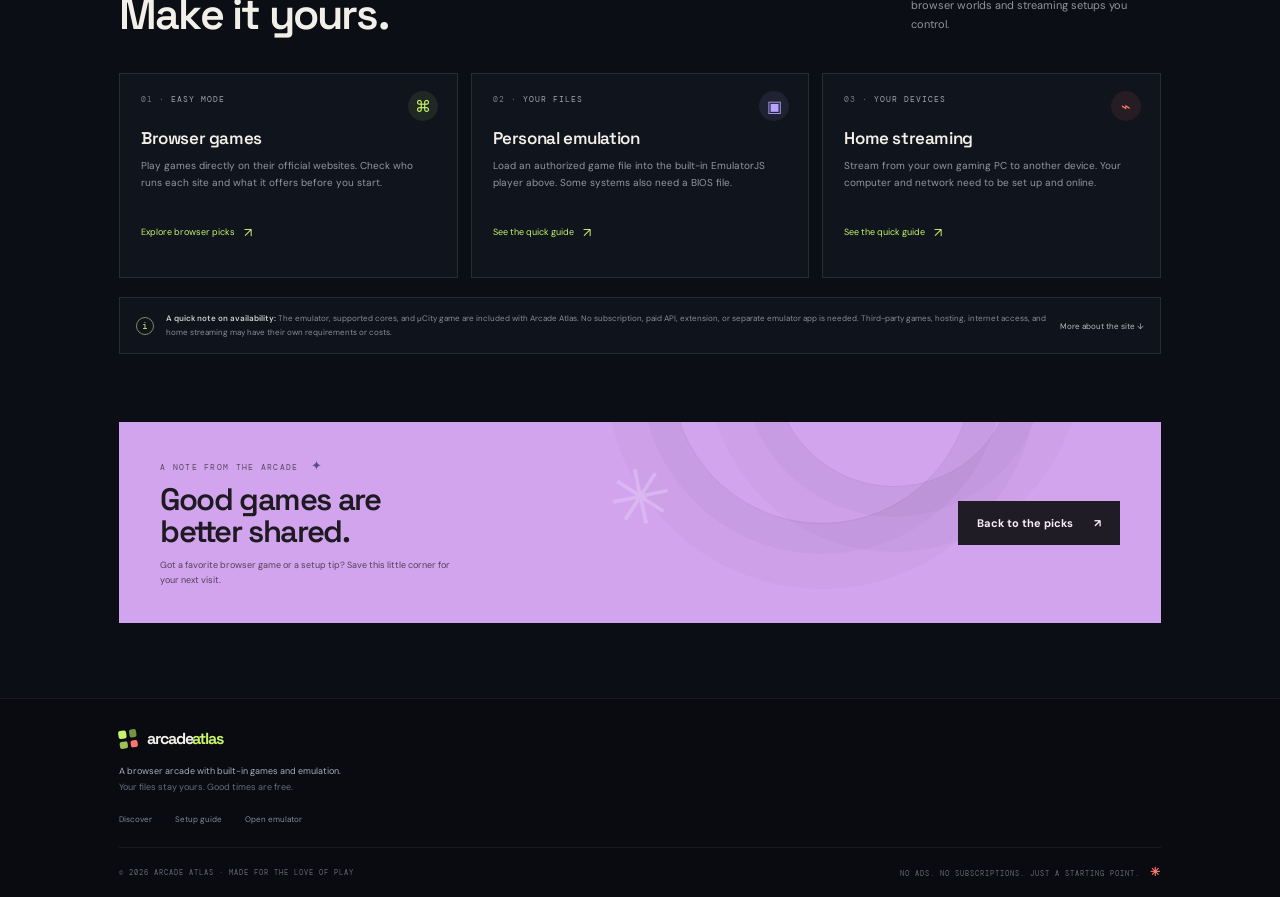
==== commit aa687cf3: "Add files via upload" ====
--- a/index.html
+++ b/index.html
@@ -88,9 +88,9 @@
               <div class="card-info"><div><div class="card-kicker">QUICK PLAY <span class="live-dot"></span></div><h3>Starboard Sprint</h3><p>A tiny, neon-drenched asteroid dodger. Ready when you are.</p></div><button class="round-arrow launch-card" type="button" aria-label="Play Starboard Sprint">↗</button></div>
               <div class="card-meta"><span>⌨ Browser</span><span>·</span><span>2 min rounds</span><span class="meta-spacer"></span><span class="meta-tag tag-play">PLAY HERE</span></div>
             </article>
-                        <article class="game-card" data-title="banana catchers monkey jungle runner" data-category="arcade" data-platform="browser" data-method="instant" data-id="banana">
+                        <article class="game-card" data-title="banana catchers monkey jungle fruit catching" data-category="arcade" data-platform="browser" data-method="instant" data-id="banana">
               <button class="card-art art-banana" type="button" aria-label="Play Banana Catchers"><span class="card-label">ARCADE ORIGINAL</span><span class="banana-art-sun"></span><span class="banana-art-leaf leaf-one"></span><span class="banana-art-leaf leaf-two"></span><span class="banana-art-monkey">🐒</span><span class="banana-art-fruit">🍌</span><span class="banana-art-title">BANANA<br /><b>CATCHERS</b></span><span class="banana-art-caption">JUNGLE BREAKOUT · 2D</span></button>
-              <div class="card-info"><div><div class="card-kicker">ARCADE ORIGINAL <span class="live-dot"></span></div><h3>Banana Catchers</h3><p>Grab bananas and escape the Monkey Prisoners.</p></div><button class="round-arrow launch-card" type="button" aria-label="Play Banana Catchers">↗</button></div>
+              <div class="card-info"><div><div class="card-kicker">ARCADE ORIGINAL <span class="live-dot"></span></div><h3>Banana Catchers</h3><p>Catch ripe fruit, collect powerups, and dodge jungle hazards.</p></div><button class="round-arrow launch-card" type="button" aria-label="Play Banana Catchers">↗</button></div>
               <div class="card-meta"><span>⌨ Browser</span><span>·</span><span>Jungle runner</span><span class="meta-spacer"></span><span class="meta-tag tag-play">PLAY HERE</span></div>
             </article>
             <article class="game-card" data-title="pixel garden cozy browser picks" data-category="guides" data-platform="browser" data-method="bring" data-id="garden">
@@ -129,7 +129,7 @@
             <div class="play-label"><span class="play-live"></span> BUILT-IN EMULATION · NO INSTALL REQUIRED</div>
             <div class="emulator-layout">
               <div class="emulator-copy"><h2 id="play-title">Your browser<br />is the <span>console.</span></h2><p>Pick a built-in homebrew game and play it in the emulator on this page. No extension, app, or game download needed.</p><div class="play-details"><span><i>▣</i> NES + Game Boy Color</span><span><i>⌁</i> Runs in your browser</span><span><i>✦</i> No account</span></div>
-                <div class="emulator-controls"><div class="library-heading"><span>BUILT-IN GAME LIBRARY</span><span>02 TITLES</span></div><div class="library-grid"><article class="library-game"><div class="library-art" aria-hidden="true"><span class="library-sun"></span><span class="library-skyline skyline-back">▥ ▦ ▥</span><span class="library-skyline skyline-front">▦ ▥ ▦</span><span class="library-wave">≈ ≈ ≈ ≈ ≈</span><span class="library-art-label">CITY<br />BUILDER</span></div><div class="library-game-info"><div class="library-game-meta"><span>GAME BOY COLOR</span><span class="license-pill">OPEN SOURCE</span></div><h3>µCity</h3><p>Grow a tiny city in this homebrew classic.</p><button class="button button-primary play-ucity" id="play-ucity" type="button">Play µCity <span>↗</span></button><small>By Antonio Niño Díaz · GPLv3+ / CC BY-SA 4.0</small></div></article>                                    <article class="library-game"><div class="library-art banana-library-art" aria-hidden="true"><span class="banana-library-sun"></span><span class="banana-library-fruit">🍌</span><span class="banana-library-monkey">🐒</span><span class="library-art-label">JUNGLE<br />BREAKOUT</span></div><div class="library-game-info"><div class="library-game-meta"><span>ARCADE ORIGINAL</span><span class="license-pill">2D</span></div><h3>Banana Catchers</h3><p>Grab bananas. Evade the Monkey Prisoners.</p><a class="button button-primary" href="banana-catchers.html">Play Banana Catchers <span>↗</span></a><small>Made for Arcade Atlas · no downloads</small></div></article></div>
+                <div class="emulator-controls"><div class="library-heading"><span>BUILT-IN GAME LIBRARY</span><span>02 TITLES</span></div><div class="library-grid"><article class="library-game"><div class="library-art" aria-hidden="true"><span class="library-sun"></span><span class="library-skyline skyline-back">▥ ▦ ▥</span><span class="library-skyline skyline-front">▦ ▥ ▦</span><span class="library-wave">≈ ≈ ≈ ≈ ≈</span><span class="library-art-label">CITY<br />BUILDER</span></div><div class="library-game-info"><div class="library-game-meta"><span>GAME BOY COLOR</span><span class="license-pill">OPEN SOURCE</span></div><h3>µCity</h3><p>Grow a tiny city in this homebrew classic.</p><button class="button button-primary play-ucity" id="play-ucity" type="button">Play µCity <span>↗</span></button><small>By Antonio Niño Díaz · GPLv3+ / CC BY-SA 4.0</small></div></article>                                    <article class="library-game"><div class="library-art banana-library-art" aria-hidden="true"><span class="banana-library-sun"></span><span class="banana-library-fruit">🍌</span><span class="banana-library-monkey">🐒</span><span class="library-art-label">JUNGLE<br />HARVEST</span></div><div class="library-game-info"><div class="library-game-meta"><span>ARCADE ORIGINAL</span><span class="license-pill">2D</span></div><h3>Banana Catchers</h3><p>Catch ripe fruit, collect powerups, and dodge jungle hazards.</p><a class="button button-primary" href="banana-catchers/">Play Banana Catchers <span>↗</span></a><small>Made for Arcade Atlas · no downloads</small></div></article></div>
                   <details class="bring-your-own"><summary>Load another game file</summary><div class="emulator-controls-inner"><label class="emulator-field">SYSTEM<select id="emulator-system"><option value="gb">Game Boy / Color</option><option value="nes">Nintendo (NES)</option></select></label><label class="rom-drop" id="rom-drop" for="rom-file"><span class="upload-icon">↑</span><span><b id="rom-filename">Choose a game file</b><small>stored in this browser profile</small></span><input id="rom-file" type="file" accept=".nes,.gb,.gbc" /></label><button class="button button-primary run-emulator" id="run-emulator" type="button" disabled>Play selected file <span>↗</span></button><div class="personal-games" id="personal-games" aria-live="polite">Sign in with a username to save game files in this browser.</div><p class="file-note">Game files and saves stay in this browser. They are not sent to Arcade Atlas. Choose only files you’re authorized to use.</p></div></details>
                   <p class="emulator-status" id="emulator-status" role="status">The emulator runtime and Game Boy / NES systems are bundled with the site. An internet connection is not needed to start µCity.</p>
                 </div>
